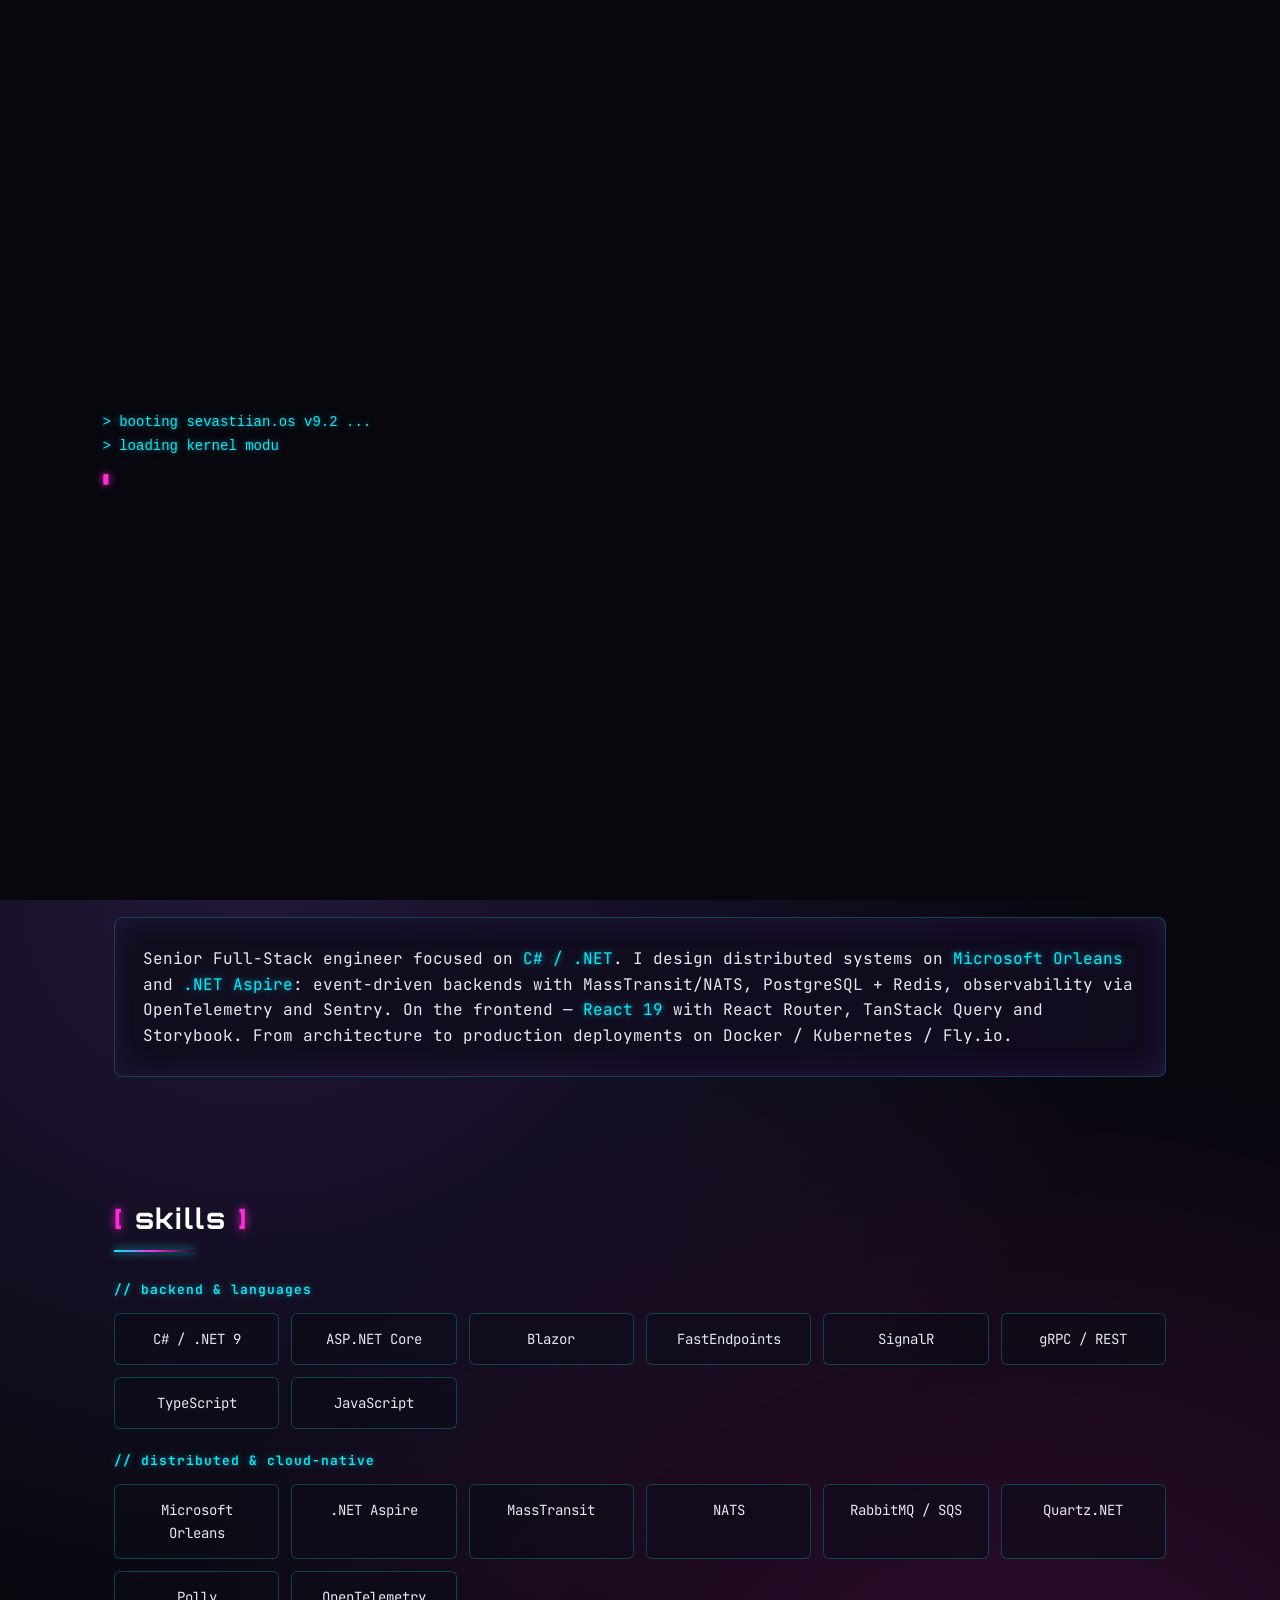
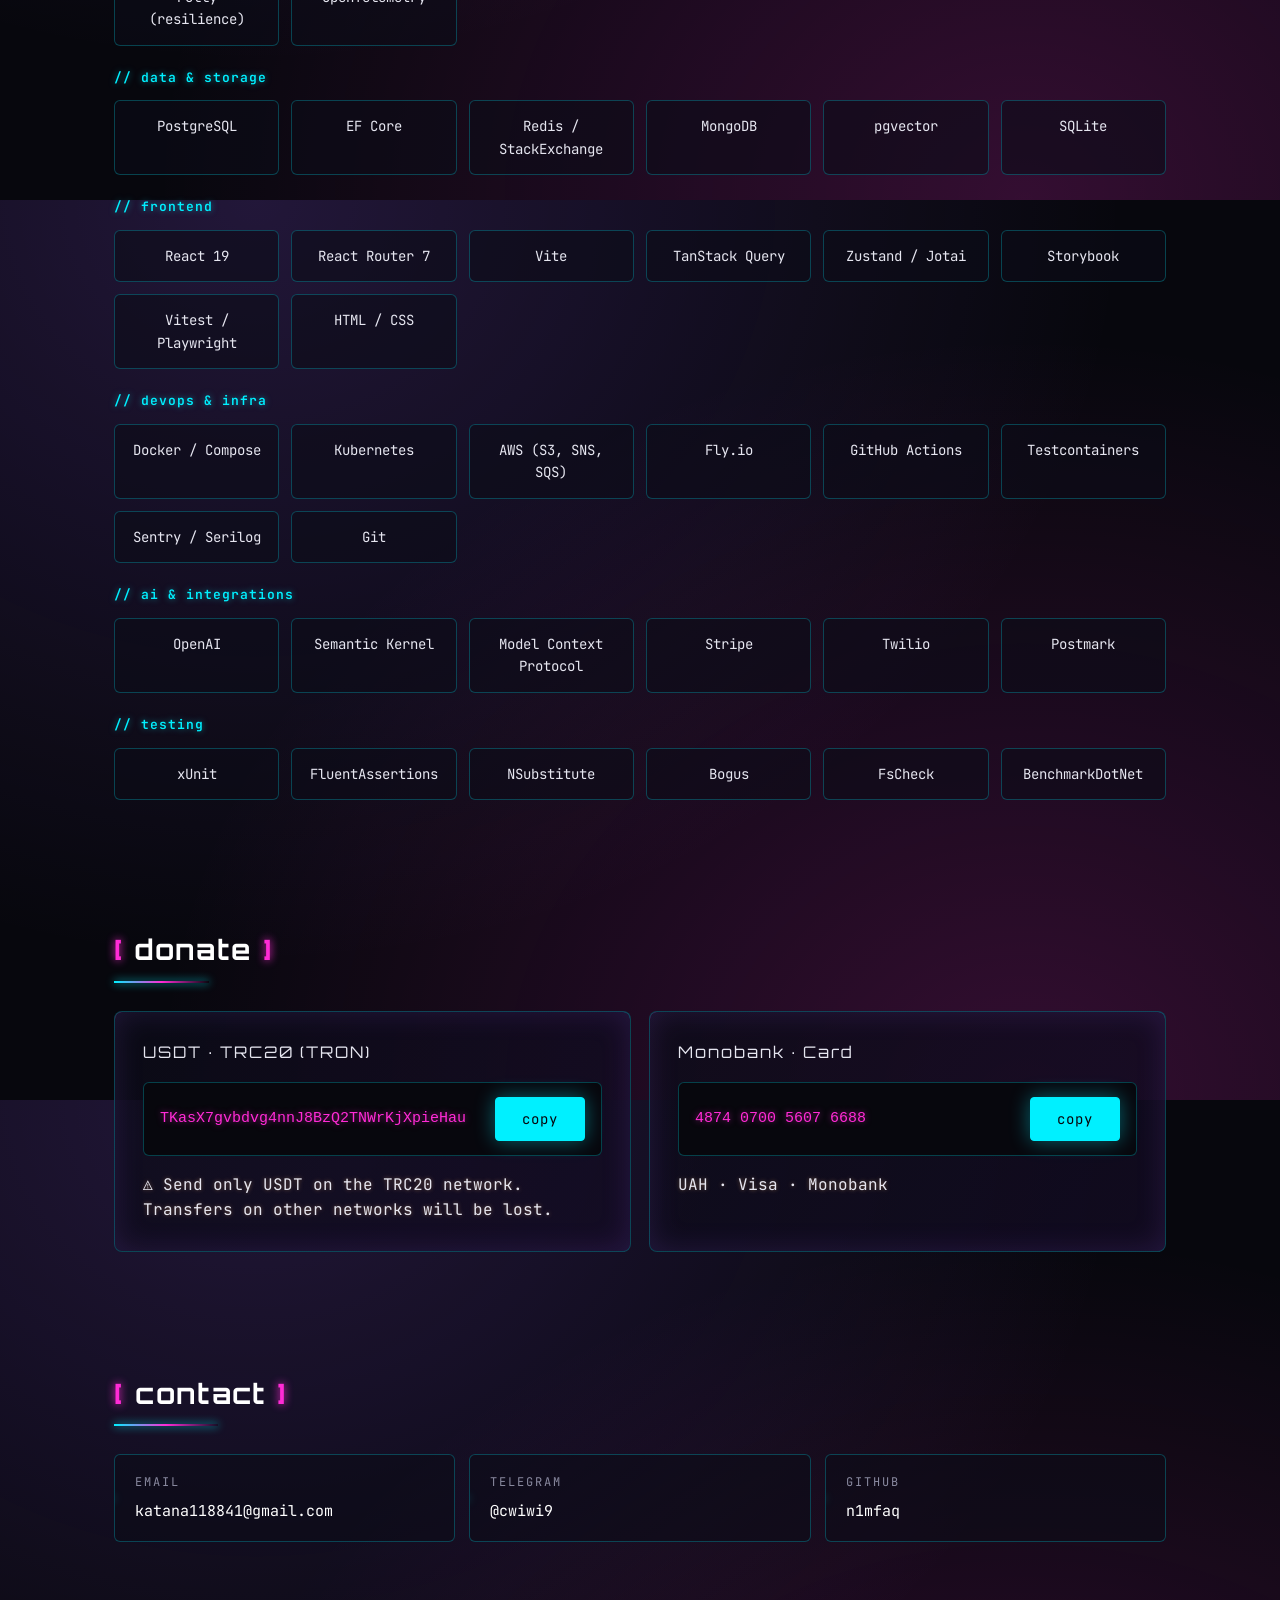
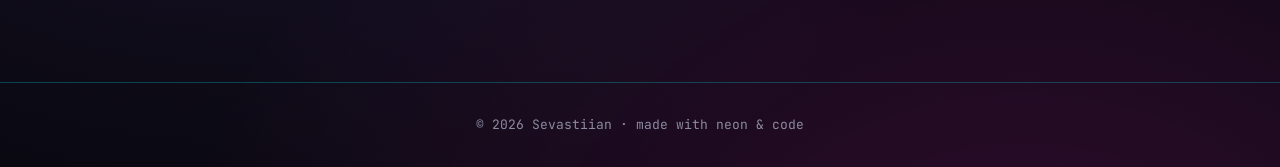
==== index.html @ 95107cc2 "feat: WOW animations - boot intro, matrix rain, typewriter, scroll progress, 3D tilt, magnetic butto" ====
<!DOCTYPE html>
<html lang="en">
<head>
    <meta charset="UTF-8" />
    <meta name="viewport" content="width=device-width, initial-scale=1.0" />
    <title>Sevastiian — Senior Full-Stack Developer</title>
    <meta name="description" content="Sevastiian — Senior Full-Stack Developer. C# / .NET stack. Backend, web services, distributed systems." />
    <link rel="preconnect" href="https://fonts.googleapis.com" />
    <link rel="preconnect" href="https://fonts.gstatic.com" crossorigin />
    <link href="https://fonts.googleapis.com/css2?family=Orbitron:wght@500;700;900&family=JetBrains+Mono:wght@400;600&display=swap" rel="stylesheet" />
    <link rel="stylesheet" href="styles.css" />
</head>
<body>
    <!-- background layers -->
    <canvas id="bg-matrix" aria-hidden="true"></canvas>
    <canvas id="bg-grid" aria-hidden="true"></canvas>
    <div id="scanlines" aria-hidden="true"></div>
    <div id="cursor-glow" aria-hidden="true"></div>

    <!-- top scroll progress -->
    <div id="scroll-progress" aria-hidden="true"></div>

    <!-- boot intro -->
    <div id="boot" class="boot">
        <pre id="boot-text"></pre>
        <div class="boot-cursor">▮</div>
    </div>

    <header class="nav">
        <div class="logo">&lt;Sevastiian<span class="caret">/</span>&gt;</div>
        <nav>
            <a href="#about" data-text="about">about</a>
            <a href="#skills" data-text="skills">skills</a>
            <a href="#donate" data-text="donate">donate</a>
            <a href="#contact" data-text="contact">contact</a>
        </nav>
    </header>

    <main>
        <section class="hero" data-reveal>
            <div class="glitch-wrap">
                <h1 class="glitch" data-text="SEVASTIIAN">SEVASTIIAN</h1>
            </div>
            <p class="subtitle">
                <span class="prompt">$</span>
                <span id="subtitle-text"></span><span class="caret blink">▮</span>
            </p>
            <div class="hero-cta">
                <a class="btn btn-primary magnetic" href="#contact">Get in touch</a>
                <a class="btn btn-ghost magnetic" href="#donate">Support me</a>
            </div>
            <div class="scroll-hint" aria-hidden="true">
                <span>scroll</span>
                <div class="scroll-arrow"></div>
            </div>
        </section>

        <section id="about" class="section" data-reveal>
            <h2 class="section-title"><span class="bracket">[</span> about <span class="bracket">]</span></h2>
            <div class="card tilt">
                <p>
                    Senior Full-Stack engineer focused on <span class="hl">C# / .NET</span>.
                    I design distributed systems on <span class="hl">Microsoft Orleans</span> and
                    <span class="hl">.NET Aspire</span>: event-driven backends with MassTransit/NATS,
                    PostgreSQL + Redis, observability via OpenTelemetry and Sentry.
                    On the frontend — <span class="hl">React 19</span> with React Router, TanStack Query and Storybook.
                    From architecture to production deployments on Docker / Kubernetes / Fly.io.
                </p>
            </div>
        </section>

        <section id="skills" class="section" data-reveal>
            <h2 class="section-title"><span class="bracket">[</span> skills <span class="bracket">]</span></h2>

            <h3 class="skill-group">// backend &amp; languages</h3>
            <div class="skills-grid">
                <div class="skill">C# / .NET 9</div>
                <div class="skill">ASP.NET Core</div>
                <div class="skill">Blazor</div>
                <div class="skill">FastEndpoints</div>
                <div class="skill">SignalR</div>
                <div class="skill">gRPC / REST</div>
                <div class="skill">TypeScript</div>
                <div class="skill">JavaScript</div>
            </div>

            <h3 class="skill-group">// distributed &amp; cloud-native</h3>
            <div class="skills-grid">
                <div class="skill">Microsoft Orleans</div>
                <div class="skill">.NET Aspire</div>
                <div class="skill">MassTransit</div>
                <div class="skill">NATS</div>
                <div class="skill">RabbitMQ / SQS</div>
                <div class="skill">Quartz.NET</div>
                <div class="skill">Polly (resilience)</div>
                <div class="skill">OpenTelemetry</div>
            </div>

            <h3 class="skill-group">// data &amp; storage</h3>
            <div class="skills-grid">
                <div class="skill">PostgreSQL</div>
                <div class="skill">EF Core</div>
                <div class="skill">Redis / StackExchange</div>
                <div class="skill">MongoDB</div>
                <div class="skill">pgvector</div>
                <div class="skill">SQLite</div>
            </div>

            <h3 class="skill-group">// frontend</h3>
            <div class="skills-grid">
                <div class="skill">React 19</div>
                <div class="skill">React Router 7</div>
                <div class="skill">Vite</div>
                <div class="skill">TanStack Query</div>
                <div class="skill">Zustand / Jotai</div>
                <div class="skill">Storybook</div>
                <div class="skill">Vitest / Playwright</div>
                <div class="skill">HTML / CSS</div>
            </div>

            <h3 class="skill-group">// devops &amp; infra</h3>
            <div class="skills-grid">
                <div class="skill">Docker / Compose</div>
                <div class="skill">Kubernetes</div>
                <div class="skill">AWS (S3, SNS, SQS)</div>
                <div class="skill">Fly.io</div>
                <div class="skill">GitHub Actions</div>
                <div class="skill">Testcontainers</div>
                <div class="skill">Sentry / Serilog</div>
                <div class="skill">Git</div>
            </div>

            <h3 class="skill-group">// ai &amp; integrations</h3>
            <div class="skills-grid">
                <div class="skill">OpenAI</div>
                <div class="skill">Semantic Kernel</div>
                <div class="skill">Model Context Protocol</div>
                <div class="skill">Stripe</div>
                <div class="skill">Twilio</div>
                <div class="skill">Postmark</div>
            </div>

            <h3 class="skill-group">// testing</h3>
            <div class="skills-grid">
                <div class="skill">xUnit</div>
                <div class="skill">FluentAssertions</div>
                <div class="skill">NSubstitute</div>
                <div class="skill">Bogus</div>
                <div class="skill">FsCheck</div>
                <div class="skill">BenchmarkDotNet</div>
            </div>
        </section>

        <section id="donate" class="section" data-reveal>
            <h2 class="section-title"><span class="bracket">[</span> donate <span class="bracket">]</span></h2>

            <div class="donate-grid">
                <div class="card donate tilt">
                    <p class="donate-label">USDT · TRC20 (TRON)</p>
                    <div class="wallet">
                        <code id="wallet-usdt" class="wallet-value">TKasX7gvbdvg4nnJ8BzQ2TNWrKjXpieHau</code>
                        <button class="btn btn-primary copy" type="button" data-copy-target="wallet-usdt" aria-label="Copy USDT address">copy</button>
                    </div>
                    <p class="warn">⚠ Send only USDT on the TRC20 network. Transfers on other networks will be lost.</p>
                </div>

                <div class="card donate tilt">
                    <p class="donate-label">Monobank · Card</p>
                    <div class="wallet">
                        <code id="wallet-mono" class="wallet-value">4874 0700 5607 6688</code>
                        <button class="btn btn-primary copy" type="button" data-copy-target="wallet-mono" aria-label="Copy card number">copy</button>
                    </div>
                    <p class="warn">UAH · Visa · Monobank</p>
                </div>
            </div>
        </section>

        <section id="contact" class="section" data-reveal>
            <h2 class="section-title"><span class="bracket">[</span> contact <span class="bracket">]</span></h2>
            <div class="contacts">
                <a class="contact-card" href="mailto:katana118841@gmail.com">
                    <span class="contact-key">email</span>
                    <span class="contact-val">katana118841@gmail.com</span>
                </a>
                <a class="contact-card" href="https://t.me/cwiwi9" target="_blank" rel="noopener noreferrer">
                    <span class="contact-key">telegram</span>
                    <span class="contact-val">@cwiwi9</span>
                </a>
                <a class="contact-card" href="https://github.com/n1mfaq" target="_blank" rel="noopener noreferrer">
                    <span class="contact-key">github</span>
                    <span class="contact-val">n1mfaq</span>
                </a>
            </div>
        </section>
    </main>

    <footer>
        <p>© <span id="year"></span> Sevastiian · made with neon &amp; code</p>
    </footer>

    <div id="toast" class="toast" role="status" aria-live="polite"></div>

    <script src="script.js"></script>
</body>
</html>
---- styles.css ----
:root {
    --bg: #07070d;
    --bg-2: #0c0c18;
    --neon-pink: #ff2bd6;
    --neon-cyan: #00f0ff;
    --neon-purple: #9b5cff;
    --text: #e6e6f0;
    --text-dim: #8a8aa0;
    --border: rgba(0, 240, 255, 0.25);
}

* {
    box-sizing: border-box;
    margin: 0;
    padding: 0;
}

html, body {
    height: 100%;
}

body {
    font-family: 'JetBrains Mono', ui-monospace, monospace;
    background:
        radial-gradient(ellipse at 20% 0%, rgba(155, 92, 255, 0.18), transparent 60%),
        radial-gradient(ellipse at 80% 100%, rgba(255, 43, 214, 0.18), transparent 60%),
        var(--bg);
    color: var(--text);
    line-height: 1.6;
    overflow-x: hidden;
    min-height: 100vh;
    position: relative;
}

#bg-matrix,
#bg-grid {
    position: fixed;
    inset: 0;
    width: 100%;
    height: 100%;
    pointer-events: none;
}

#bg-matrix {
    z-index: -2;
    opacity: 0.18;
}

#bg-grid {
    z-index: -1;
    opacity: 0.35;
}

/* CRT scanlines */
#scanlines {
    position: fixed;
    inset: 0;
    pointer-events: none;
    z-index: 1;
    background: repeating-linear-gradient(
        to bottom,
        rgba(255, 255, 255, 0.02) 0px,
        rgba(255, 255, 255, 0.02) 1px,
        transparent 1px,
        transparent 3px
    );
    mix-blend-mode: overlay;
    opacity: 0.6;
    animation: scanline-flicker 4s infinite steps(60);
}

@keyframes scanline-flicker {
    0%, 100% { opacity: 0.6; }
    47% { opacity: 0.55; }
    48% { opacity: 0.7; }
    49% { opacity: 0.55; }
    72% { opacity: 0.4; }
    73% { opacity: 0.65; }
}

/* Custom neon cursor halo */
#cursor-glow {
    position: fixed;
    top: 0;
    left: 0;
    width: 280px;
    height: 280px;
    pointer-events: none;
    z-index: 0;
    transform: translate(-50%, -50%);
    background: radial-gradient(circle, rgba(0, 240, 255, 0.18), rgba(155, 92, 255, 0.08) 40%, transparent 70%);
    mix-blend-mode: screen;
    transition: opacity 0.3s ease;
    opacity: 0;
}

body.cursor-active #cursor-glow {
    opacity: 1;
}

/* Top scroll progress bar */
#scroll-progress {
    position: fixed;
    top: 0;
    left: 0;
    height: 2px;
    width: 0%;
    background: linear-gradient(90deg, var(--neon-cyan), var(--neon-pink), var(--neon-purple));
    box-shadow: 0 0 12px var(--neon-cyan), 0 0 18px var(--neon-pink);
    z-index: 1000;
    transition: width 0.05s linear;
}

/* Boot intro */
.boot {
    position: fixed;
    inset: 0;
    z-index: 2000;
    background: var(--bg);
    display: flex;
    flex-direction: column;
    justify-content: center;
    align-items: flex-start;
    padding: 8vh 8vw;
    font-family: 'JetBrains Mono', monospace;
    color: var(--neon-cyan);
    font-size: clamp(11px, 1.2vw, 14px);
    transition: opacity 0.6s ease, visibility 0.6s ease;
}

.boot.done {
    opacity: 0;
    visibility: hidden;
    pointer-events: none;
}

.boot pre {
    white-space: pre-wrap;
    text-shadow: 0 0 6px rgba(0, 240, 255, 0.5);
    line-height: 1.7;
}

.boot-cursor {
    margin-top: 8px;
    color: var(--neon-pink);
    text-shadow: 0 0 8px var(--neon-pink);
    animation: blink 0.9s infinite steps(2);
}

@keyframes blink {
    50% { opacity: 0; }
}

.blink { animation: blink 1s infinite steps(2); }

a {
    color: var(--neon-cyan);
    text-decoration: none;
    transition: color 0.2s ease, text-shadow 0.2s ease;
}

a:hover {
    color: var(--neon-pink);
    text-shadow: 0 0 8px var(--neon-pink);
}

/* === NAV === */
.nav {
    position: sticky;
    top: 0;
    z-index: 10;
    display: flex;
    justify-content: space-between;
    align-items: center;
    padding: 18px 32px;
    background: rgba(7, 7, 13, 0.7);
    backdrop-filter: blur(10px);
    border-bottom: 1px solid var(--border);
}

.logo {
    font-family: 'Orbitron', sans-serif;
    font-weight: 900;
    color: var(--neon-cyan);
    text-shadow: 0 0 10px rgba(0, 240, 255, 0.6);
    letter-spacing: 1px;
}

.nav nav {
    display: flex;
    gap: 28px;
}

.nav nav a {
    position: relative;
    font-size: 14px;
    color: var(--text-dim);
    text-transform: lowercase;
    padding: 4px 0;
}

.nav nav a::before {
    content: '';
    position: absolute;
    left: 0;
    bottom: 0;
    width: 0;
    height: 1px;
    background: linear-gradient(90deg, var(--neon-cyan), var(--neon-pink));
    box-shadow: 0 0 8px var(--neon-cyan);
    transition: width 0.3s ease;
}

.nav nav a:hover::before {
    width: 100%;
}

.nav nav a:hover {
    color: #fff;
    text-shadow: 0 0 6px var(--neon-cyan);
}

.logo .caret {
    color: var(--neon-pink);
    animation: blink 1.2s infinite steps(2);
}

/* === HERO === */
main {
    max-width: 1100px;
    margin: 0 auto;
    padding: 64px 24px 80px;
}

.hero {
    text-align: center;
    padding: 80px 0 100px;
}

.glitch-wrap {
    display: inline-block;
    position: relative;
}

.glitch {
    font-family: 'Orbitron', sans-serif;
    font-size: clamp(48px, 10vw, 130px);
    font-weight: 900;
    letter-spacing: 4px;
    color: #fff;
    text-shadow:
        0 0 8px var(--neon-cyan),
        0 0 24px var(--neon-purple),
        0 0 48px rgba(255, 43, 214, 0.4);
    position: relative;
    animation: hue-shift 12s linear infinite, float-y 6s ease-in-out infinite;
}

@keyframes hue-shift {
    0%, 100% { filter: hue-rotate(0deg); }
    50% { filter: hue-rotate(40deg); }
}

@keyframes float-y {
    0%, 100% { transform: translateY(0); }
    50% { transform: translateY(-6px); }
}

.glitch::before,
.glitch::after {
    content: attr(data-text);
    position: absolute;
    inset: 0;
    pointer-events: none;
}

.glitch::before {
    color: var(--neon-pink);
    transform: translate(2px, 0);
    mix-blend-mode: screen;
    animation: glitch-1 2.6s infinite linear alternate;
}

.glitch::after {
    color: var(--neon-cyan);
    transform: translate(-2px, 0);
    mix-blend-mode: screen;
    animation: glitch-2 2.2s infinite linear alternate;
}

@keyframes glitch-1 {
    0%, 100% { clip-path: inset(0 0 85% 0); transform: translate(2px, 0); }
    20% { clip-path: inset(40% 0 40% 0); transform: translate(-3px, 1px); }
    40% { clip-path: inset(70% 0 10% 0); transform: translate(3px, -1px); }
    60% { clip-path: inset(20% 0 60% 0); transform: translate(-2px, 0); }
    80% { clip-path: inset(85% 0 0 0); transform: translate(2px, 1px); }
}

@keyframes glitch-2 {
    0%, 100% { clip-path: inset(80% 0 5% 0); transform: translate(-2px, 0); }
    25% { clip-path: inset(10% 0 70% 0); transform: translate(2px, -1px); }
    50% { clip-path: inset(50% 0 30% 0); transform: translate(-3px, 1px); }
    75% { clip-path: inset(30% 0 50% 0); transform: translate(2px, 0); }
}

.subtitle {
    margin-top: 24px;
    color: var(--text-dim);
    font-size: 16px;
    letter-spacing: 1px;
    min-height: 1.6em;
}

.subtitle .prompt {
    color: var(--neon-pink);
    margin-right: 6px;
    text-shadow: 0 0 6px var(--neon-pink);
}

.subtitle #subtitle-text {
    color: var(--text);
}

.subtitle .caret {
    color: var(--neon-cyan);
    margin-left: 2px;
}

.hero-cta {
    margin-top: 36px;
    display: flex;
    gap: 16px;
    justify-content: center;
    flex-wrap: wrap;
}

.scroll-hint {
    margin-top: 70px;
    display: flex;
    flex-direction: column;
    align-items: center;
    gap: 8px;
    color: var(--text-dim);
    font-size: 11px;
    letter-spacing: 3px;
    text-transform: uppercase;
    animation: float-y 2.4s ease-in-out infinite;
}

.scroll-arrow {
    width: 1px;
    height: 28px;
    background: linear-gradient(to bottom, var(--neon-cyan), transparent);
    box-shadow: 0 0 6px var(--neon-cyan);
    position: relative;
}

.scroll-arrow::after {
    content: '';
    position: absolute;
    bottom: -2px;
    left: 50%;
    width: 8px;
    height: 8px;
    border-right: 1px solid var(--neon-cyan);
    border-bottom: 1px solid var(--neon-cyan);
    transform: translateX(-50%) rotate(45deg);
    box-shadow: 1px 1px 6px var(--neon-cyan);
}

.btn {
    position: relative;
    display: inline-block;
    padding: 12px 26px;
    font-family: 'JetBrains Mono', monospace;
    font-size: 14px;
    text-transform: lowercase;
    letter-spacing: 1px;
    cursor: pointer;
    border: 1px solid;
    border-radius: 4px;
    transition: transform 0.18s ease, box-shadow 0.25s ease, background 0.25s ease, color 0.25s ease;
    background: transparent;
    overflow: hidden;
    isolation: isolate;
    will-change: transform;
}

.btn::before {
    content: '';
    position: absolute;
    inset: -2px;
    background: conic-gradient(from var(--btn-angle, 0deg), var(--neon-cyan), var(--neon-pink), var(--neon-purple), var(--neon-cyan));
    z-index: -2;
    opacity: 0;
    transition: opacity 0.3s ease;
    animation: spin-angle 4s linear infinite;
}

.btn::after {
    content: '';
    position: absolute;
    inset: 1px;
    background: var(--bg);
    border-radius: 3px;
    z-index: -1;
    transition: background 0.25s ease;
}

@property --btn-angle {
    syntax: '<angle>';
    inherits: false;
    initial-value: 0deg;
}

@keyframes spin-angle {
    to { --btn-angle: 360deg; }
}

.btn:hover::before {
    opacity: 1;
}

.btn-primary {
    color: var(--bg);
    background: var(--neon-cyan);
    border-color: var(--neon-cyan);
    box-shadow: 0 0 20px rgba(0, 240, 255, 0.4);
}

.btn-primary::after {
    background: var(--neon-cyan);
}

.btn-primary:hover {
    color: var(--bg);
    box-shadow: 0 0 36px rgba(255, 43, 214, 0.7), 0 0 18px rgba(0, 240, 255, 0.6);
    text-shadow: none;
}

.btn-primary:hover::after {
    background: var(--neon-pink);
}

.btn-ghost {
    color: var(--neon-pink);
    border-color: var(--neon-pink);
    box-shadow: 0 0 12px rgba(255, 43, 214, 0.25);
}

.btn-ghost:hover {
    color: #fff;
    text-shadow: 0 0 8px var(--neon-pink);
    box-shadow: 0 0 28px rgba(255, 43, 214, 0.55);
}

.btn-ghost:hover::after {
    background: rgba(255, 43, 214, 0.12);
}

/* Ripple */
.btn .ripple {
    position: absolute;
    border-radius: 50%;
    background: rgba(255, 255, 255, 0.5);
    mix-blend-mode: overlay;
    transform: scale(0);
    animation: ripple 0.6s ease-out;
    pointer-events: none;
    z-index: 0;
}

@keyframes ripple {
    to { transform: scale(4); opacity: 0; }
}

/* === SECTIONS === */
.section {
    padding: 60px 0;
}

.section-title {
    font-family: 'Orbitron', sans-serif;
    font-size: 28px;
    font-weight: 700;
    color: #fff;
    margin-bottom: 28px;
    letter-spacing: 2px;
    position: relative;
    display: inline-block;
}

.section-title::after {
    content: '';
    display: block;
    margin-top: 8px;
    height: 2px;
    width: 60%;
    background: linear-gradient(90deg, var(--neon-cyan), var(--neon-pink), transparent);
    box-shadow: 0 0 8px var(--neon-cyan);
}

.bracket {
    color: var(--neon-pink);
    text-shadow: 0 0 8px var(--neon-pink);
    display: inline-block;
    animation: bracket-pulse 2.4s ease-in-out infinite;
}

@keyframes bracket-pulse {
    0%, 100% { transform: translateX(0); opacity: 1; }
    50% { transform: translateX(-3px); opacity: 0.6; }
}

.section-title .bracket:last-child {
    animation-direction: reverse;
}

/* Reveal on scroll */
[data-reveal] {
    opacity: 0;
    transform: translateY(30px);
    transition: opacity 0.9s cubic-bezier(0.2, 0.8, 0.2, 1), transform 0.9s cubic-bezier(0.2, 0.8, 0.2, 1);
}

[data-reveal].in-view {
    opacity: 1;
    transform: none;
}

.card {
    position: relative;
    background: linear-gradient(135deg, rgba(12, 12, 24, 0.8), rgba(20, 12, 36, 0.8));
    border: 1px solid var(--border);
    border-radius: 8px;
    padding: 28px;
    box-shadow: 0 0 30px rgba(155, 92, 255, 0.15) inset;
    overflow: hidden;
    transform-style: preserve-3d;
}

.card::before {
    content: '';
    position: absolute;
    inset: -1px;
    border-radius: 8px;
    padding: 1px;
    background: conic-gradient(from var(--card-angle, 0deg), transparent 0deg, var(--neon-cyan) 60deg, transparent 120deg, transparent 240deg, var(--neon-pink) 300deg, transparent 360deg);
    -webkit-mask: linear-gradient(#000 0 0) content-box, linear-gradient(#000 0 0);
    mask: linear-gradient(#000 0 0) content-box, linear-gradient(#000 0 0);
    -webkit-mask-composite: xor;
    mask-composite: exclude;
    opacity: 0.5;
    animation: spin-card-angle 8s linear infinite;
    pointer-events: none;
}

@property --card-angle {
    syntax: '<angle>';
    inherits: false;
    initial-value: 0deg;
}

@keyframes spin-card-angle {
    to { --card-angle: 360deg; }
}

/* Tilt 3D — handled by JS via CSS vars */
.tilt {
    transform: perspective(900px) rotateX(var(--tilt-x, 0deg)) rotateY(var(--tilt-y, 0deg));
    transition: transform 0.2s ease-out;
}

.tilt::after {
    content: '';
    position: absolute;
    inset: 0;
    border-radius: 8px;
    background: radial-gradient(circle at var(--mx, 50%) var(--my, 50%), rgba(0, 240, 255, 0.18), transparent 50%);
    opacity: 0;
    transition: opacity 0.25s ease;
    pointer-events: none;
}

.tilt:hover::after { opacity: 1; }

.card p {
    color: var(--text);
    font-size: 16px;
}

.hl {
    color: var(--neon-cyan);
    text-shadow: 0 0 6px rgba(0, 240, 255, 0.6);
}

/* === SKILLS === */
.skill-group {
    font-family: 'JetBrains Mono', monospace;
    font-size: 13px;
    font-weight: 600;
    color: var(--neon-cyan);
    text-shadow: 0 0 6px rgba(0, 240, 255, 0.5);
    letter-spacing: 1px;
    margin: 22px 0 12px;
}

.skill-group:first-of-type {
    margin-top: 0;
}

.skills-grid {
    display: grid;
    grid-template-columns: repeat(auto-fill, minmax(160px, 1fr));
    gap: 12px;
    margin-bottom: 8px;
}

.skill {
    position: relative;
    padding: 14px 16px;
    text-align: center;
    border: 1px solid var(--border);
    border-radius: 6px;
    background: rgba(12, 12, 24, 0.6);
    color: var(--text);
    font-size: 14px;
    transition: transform 0.25s ease, box-shadow 0.25s ease, border-color 0.25s ease, color 0.25s ease;
    overflow: hidden;
    opacity: 0;
    transform: translateY(14px);
}

.in-view .skill {
    opacity: 1;
    transform: none;
    transition: transform 0.6s cubic-bezier(0.2, 0.8, 0.2, 1) calc(var(--i, 0) * 60ms),
                opacity 0.6s ease calc(var(--i, 0) * 60ms),
                box-shadow 0.25s ease, border-color 0.25s ease, color 0.25s ease;
}

.skill::before {
    content: '';
    position: absolute;
    top: 0;
    left: -120%;
    width: 120%;
    height: 100%;
    background: linear-gradient(90deg, transparent, rgba(0, 240, 255, 0.25), transparent);
    transition: left 0.6s ease;
}

.skill:hover::before {
    left: 120%;
}

.skill:hover {
    border-color: var(--neon-pink);
    color: var(--neon-pink);
    text-shadow: 0 0 8px var(--neon-pink);
    transform: translateY(-3px) scale(1.03);
    box-shadow: 0 6px 22px rgba(255, 43, 214, 0.35);
}

/* === DONATE === */
.donate-grid {
    display: grid;
    grid-template-columns: repeat(auto-fit, minmax(320px, 1fr));
    gap: 18px;
}

.donate-label {
    font-family: 'Orbitron', sans-serif;
    color: var(--neon-cyan);
    letter-spacing: 2px;
    margin-bottom: 16px;
}

.wallet {
    display: flex;
    gap: 12px;
    align-items: stretch;
    flex-wrap: wrap;
    background: var(--bg);
    border: 1px solid var(--border);
    border-radius: 6px;
    padding: 14px 16px;
}

.wallet code {
    flex: 1;
    min-width: 0;
    overflow-wrap: anywhere;
    color: var(--neon-pink);
    font-size: 15px;
    text-shadow: 0 0 6px rgba(255, 43, 214, 0.5);
    align-self: center;
}

.copy {
    flex-shrink: 0;
}

.warn {
    margin-top: 16px;
    color: #ffb86b;
    font-size: 13px;
    text-shadow: 0 0 4px rgba(255, 184, 107, 0.4);
}

/* === CONTACTS === */
.contacts {
    display: grid;
    grid-template-columns: repeat(auto-fit, minmax(220px, 1fr));
    gap: 14px;
}

.contact-card {
    display: flex;
    flex-direction: column;
    gap: 6px;
    padding: 18px 20px;
    border: 1px solid var(--border);
    border-radius: 6px;
    background: rgba(12, 12, 24, 0.6);
    transition: all 0.25s ease;
}

.contact-card {
    overflow: hidden;
    position: relative;
}

.contact-card::before {
    content: '';
    position: absolute;
    top: 50%;
    left: -100%;
    width: 100%;
    height: 1px;
    background: linear-gradient(90deg, transparent, var(--neon-cyan), transparent);
    box-shadow: 0 0 10px var(--neon-cyan);
    transition: left 0.7s ease;
}

.contact-card:hover::before {
    left: 100%;
}

.contact-card:hover {
    border-color: var(--neon-cyan);
    transform: translateY(-3px);
    box-shadow: 0 6px 22px rgba(0, 240, 255, 0.35);
}

.contact-key {
    color: var(--text-dim);
    font-size: 12px;
    text-transform: uppercase;
    letter-spacing: 2px;
}

.contact-val {
    color: #fff;
    font-size: 15px;
    word-break: break-all;
}

/* === FOOTER === */
footer {
    text-align: center;
    padding: 32px 16px;
    color: var(--text-dim);
    font-size: 13px;
    border-top: 1px solid var(--border);
}

/* === TOAST === */
.toast {
    position: fixed;
    bottom: 32px;
    left: 50%;
    transform: translateX(-50%) translateY(20px);
    padding: 12px 22px;
    background: var(--neon-cyan);
    color: var(--bg);
    font-family: 'JetBrains Mono', monospace;
    font-size: 14px;
    border-radius: 4px;
    box-shadow: 0 0 24px rgba(0, 240, 255, 0.6);
    opacity: 0;
    pointer-events: none;
    transition: opacity 0.25s ease, transform 0.25s ease;
    z-index: 100;
}

.toast.show {
    opacity: 1;
    transform: translateX(-50%) translateY(0);
}

@media (max-width: 600px) {
    .nav { padding: 14px 18px; }
    .nav nav { gap: 14px; }
    .nav nav a { font-size: 12px; }
    main { padding: 32px 16px 60px; }
    .hero { padding: 40px 0 60px; }
    .section { padding: 40px 0; }
    .section-title { font-size: 22px; }
    #cursor-glow { display: none; }
    .scroll-hint { margin-top: 40px; }
}

@media (prefers-reduced-motion: reduce) {
    *, *::before, *::after {
        animation-duration: 0.001ms !important;
        animation-iteration-count: 1 !important;
        transition-duration: 0.001ms !important;
    }
    .glitch::before, .glitch::after { display: none; }
}
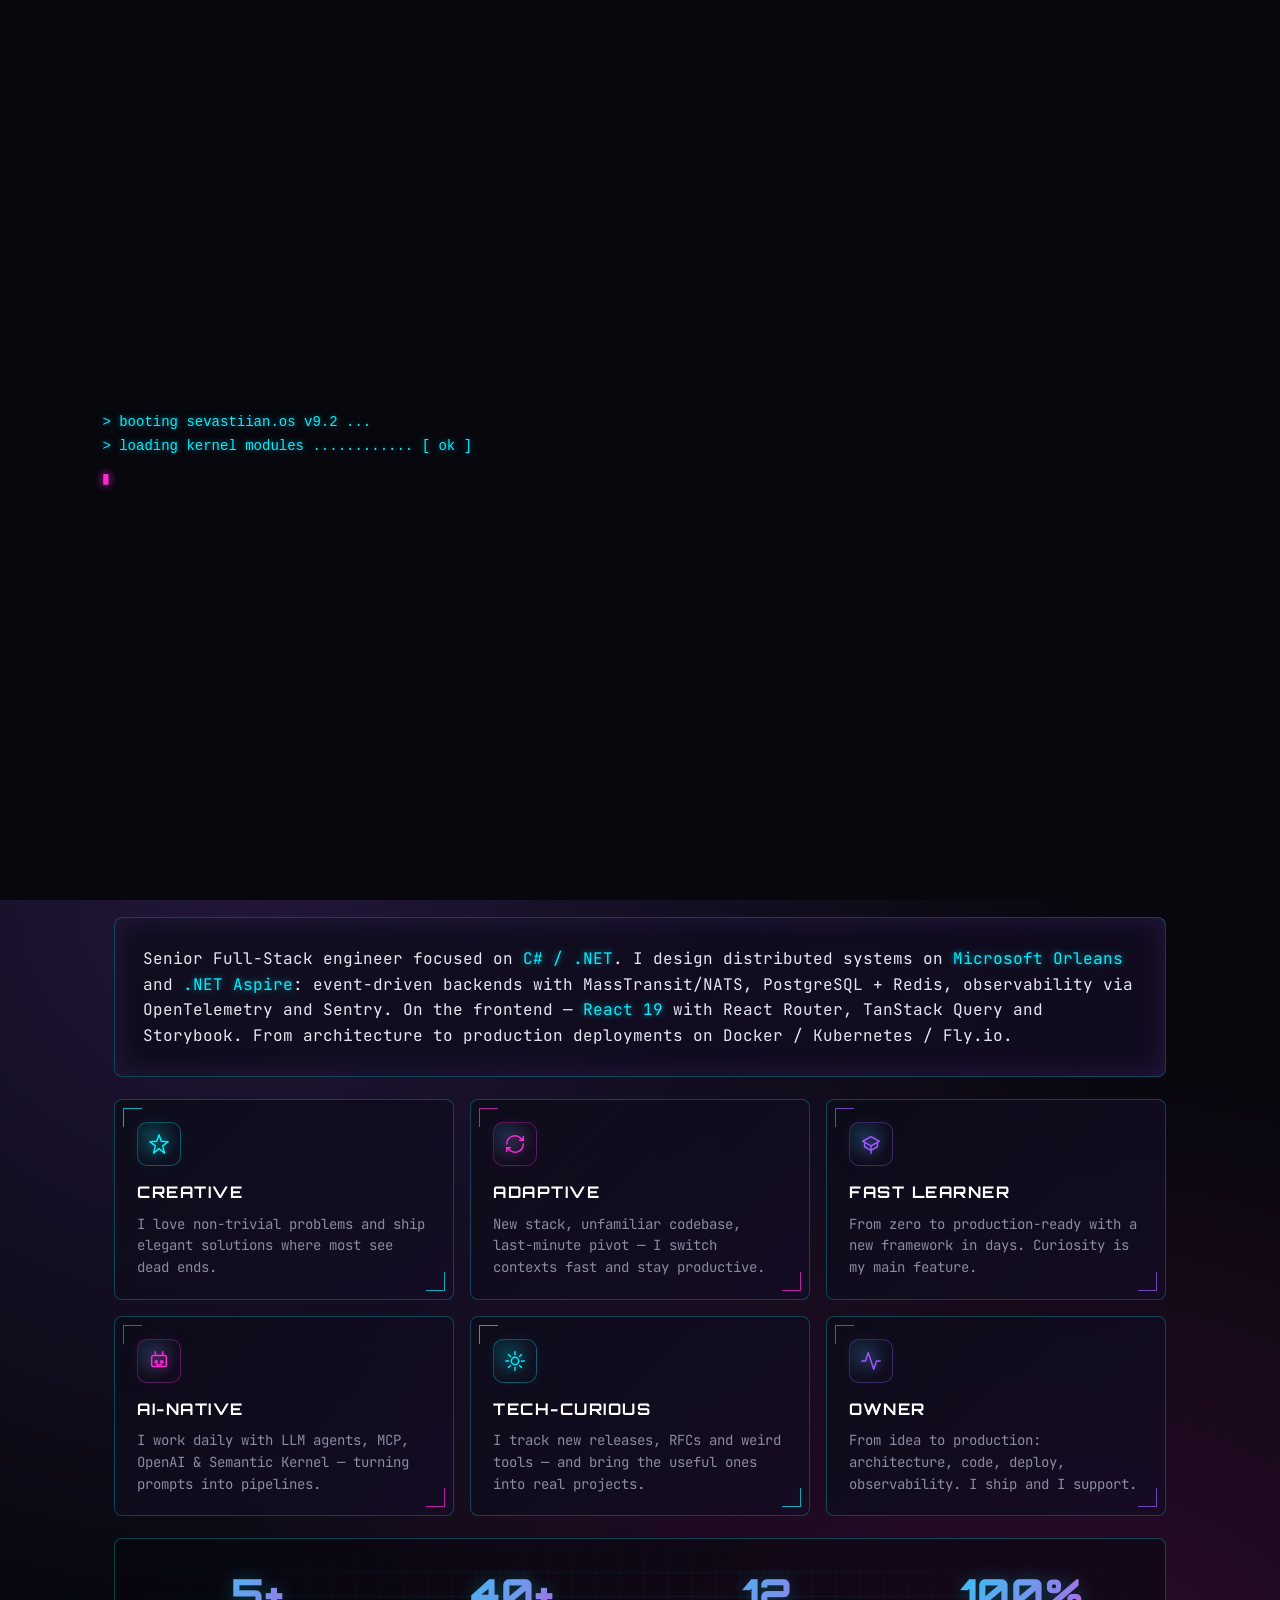
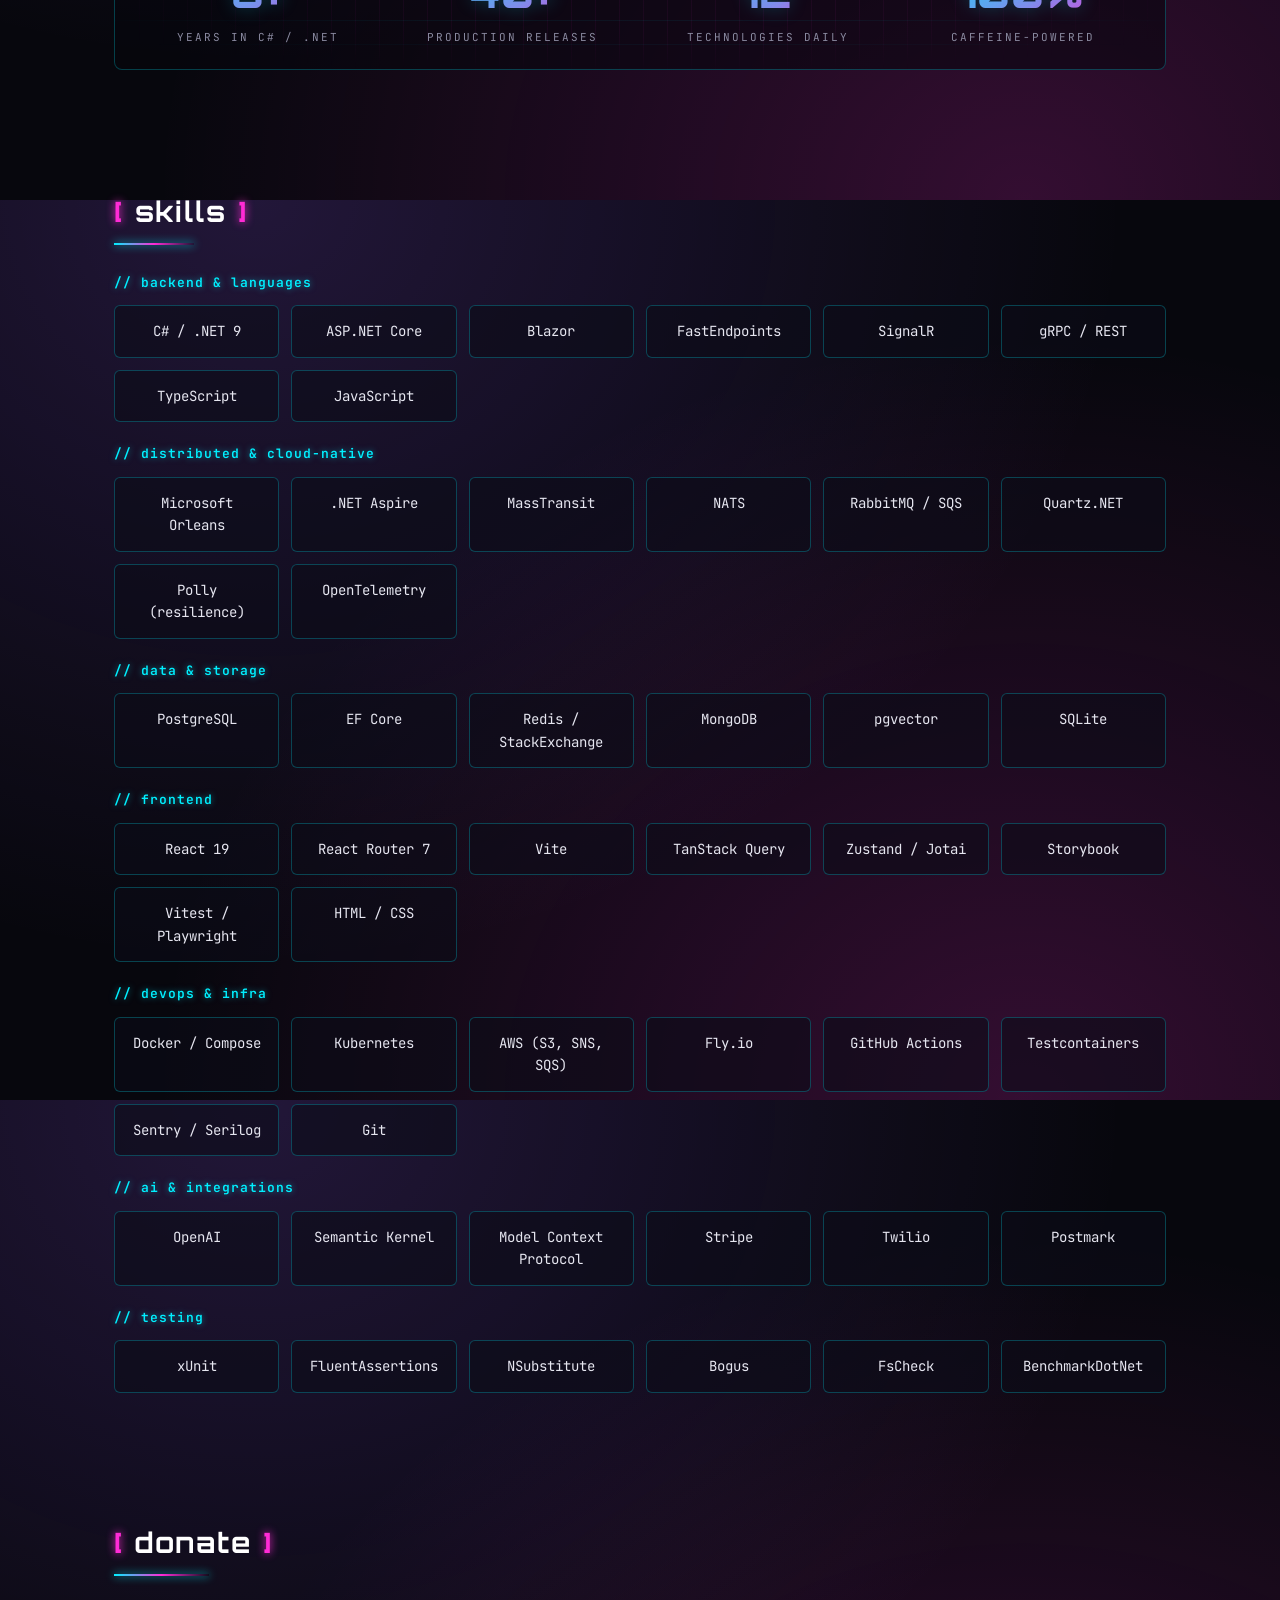
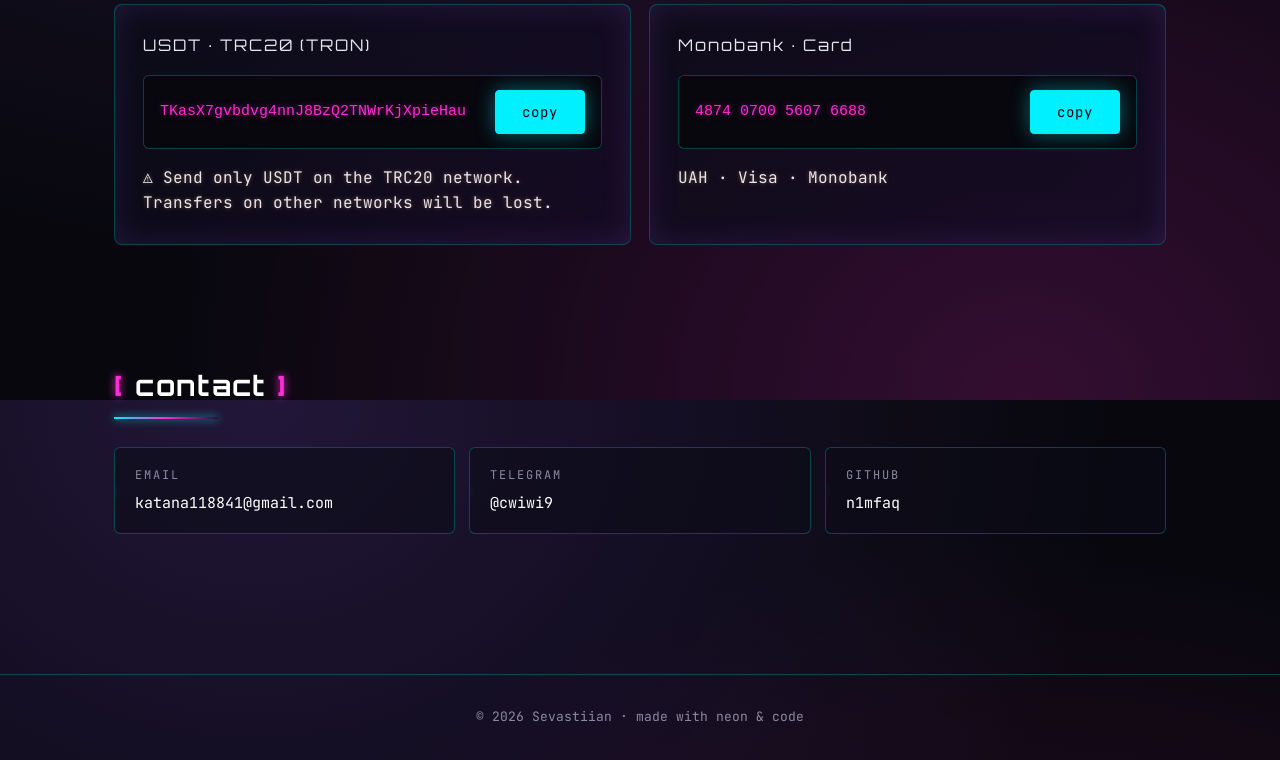
==== commit 842a2efa: "feat(about): expand with trait cards (creative/adaptive/fast learner/AI-native/curious/owner) + anim" ====
--- a/index.html
+++ b/index.html
@@ -57,15 +57,116 @@
 
         <section id="about" class="section" data-reveal>
             <h2 class="section-title"><span class="bracket">[</span> about <span class="bracket">]</span></h2>
-            <div class="card tilt">
-                <p>
-                    Senior Full-Stack engineer focused on <span class="hl">C# / .NET</span>.
-                    I design distributed systems on <span class="hl">Microsoft Orleans</span> and
-                    <span class="hl">.NET Aspire</span>: event-driven backends with MassTransit/NATS,
-                    PostgreSQL + Redis, observability via OpenTelemetry and Sentry.
-                    On the frontend — <span class="hl">React 19</span> with React Router, TanStack Query and Storybook.
-                    From architecture to production deployments on Docker / Kubernetes / Fly.io.
-                </p>
+
+            <div class="about-layout">
+                <div class="card tilt about-intro">
+                    <p>
+                        Senior Full-Stack engineer focused on <span class="hl">C# / .NET</span>.
+                        I design distributed systems on <span class="hl">Microsoft Orleans</span> and
+                        <span class="hl">.NET Aspire</span>: event-driven backends with MassTransit/NATS,
+                        PostgreSQL + Redis, observability via OpenTelemetry and Sentry.
+                        On the frontend — <span class="hl">React 19</span> with React Router, TanStack Query and Storybook.
+                        From architecture to production deployments on Docker / Kubernetes / Fly.io.
+                    </p>
+                </div>
+
+                <div class="about-traits">
+                    <article class="trait-card" style="--delay: 0ms">
+                        <div class="trait-icon" aria-hidden="true">
+                            <svg viewBox="0 0 24 24" fill="none" stroke="currentColor" stroke-width="1.6" stroke-linecap="round" stroke-linejoin="round">
+                                <path d="M12 2 14.5 9 22 9.5l-6 4.5 2 8L12 17l-6 5 2-8-6-4.5L9.5 9z"/>
+                            </svg>
+                        </div>
+                        <h3>Creative</h3>
+                        <p>I love non-trivial problems and ship elegant solutions where most see dead ends.</p>
+                    </article>
+
+                    <article class="trait-card" style="--delay: 80ms">
+                        <div class="trait-icon" aria-hidden="true">
+                            <svg viewBox="0 0 24 24" fill="none" stroke="currentColor" stroke-width="1.6" stroke-linecap="round" stroke-linejoin="round">
+                                <path d="M3 12a9 9 0 0 1 15.36-6.36L21 8"/>
+                                <path d="M21 12a9 9 0 0 1-15.36 6.36L3 16"/>
+                                <path d="M21 4v4h-4"/>
+                                <path d="M3 20v-4h4"/>
+                            </svg>
+                        </div>
+                        <h3>Adaptive</h3>
+                        <p>New stack, unfamiliar codebase, last-minute pivot — I switch contexts fast and stay productive.</p>
+                    </article>
+
+                    <article class="trait-card" style="--delay: 160ms">
+                        <div class="trait-icon" aria-hidden="true">
+                            <svg viewBox="0 0 24 24" fill="none" stroke="currentColor" stroke-width="1.6" stroke-linecap="round" stroke-linejoin="round">
+                                <path d="M12 14l9-5-9-5-9 5 9 5z"/>
+                                <path d="M12 14v8"/>
+                                <path d="M5 11v4l7 4 7-4v-4"/>
+                            </svg>
+                        </div>
+                        <h3>Fast learner</h3>
+                        <p>From zero to production-ready with a new framework in days. Curiosity is my main feature.</p>
+                    </article>
+
+                    <article class="trait-card" style="--delay: 240ms">
+                        <div class="trait-icon" aria-hidden="true">
+                            <svg viewBox="0 0 24 24" fill="none" stroke="currentColor" stroke-width="1.6" stroke-linecap="round" stroke-linejoin="round">
+                                <rect x="4" y="6" width="16" height="12" rx="2"/>
+                                <path d="M8 2v4M16 2v4"/>
+                                <circle cx="9" cy="13" r="1.2"/>
+                                <circle cx="15" cy="13" r="1.2"/>
+                                <path d="M9.5 16h5"/>
+                            </svg>
+                        </div>
+                        <h3>AI-native</h3>
+                        <p>I work daily with LLM agents, MCP, OpenAI &amp; Semantic Kernel — turning prompts into pipelines.</p>
+                    </article>
+
+                    <article class="trait-card" style="--delay: 320ms">
+                        <div class="trait-icon" aria-hidden="true">
+                            <svg viewBox="0 0 24 24" fill="none" stroke="currentColor" stroke-width="1.6" stroke-linecap="round" stroke-linejoin="round">
+                                <path d="M12 2v3"/>
+                                <path d="M12 19v3"/>
+                                <path d="M4.93 4.93l2.12 2.12"/>
+                                <path d="M16.95 16.95l2.12 2.12"/>
+                                <path d="M2 12h3"/>
+                                <path d="M19 12h3"/>
+                                <path d="M4.93 19.07l2.12-2.12"/>
+                                <path d="M16.95 7.05l2.12-2.12"/>
+                                <circle cx="12" cy="12" r="4"/>
+                            </svg>
+                        </div>
+                        <h3>Tech-curious</h3>
+                        <p>I track new releases, RFCs and weird tools — and bring the useful ones into real projects.</p>
+                    </article>
+
+                    <article class="trait-card" style="--delay: 400ms">
+                        <div class="trait-icon" aria-hidden="true">
+                            <svg viewBox="0 0 24 24" fill="none" stroke="currentColor" stroke-width="1.6" stroke-linecap="round" stroke-linejoin="round">
+                                <path d="M22 12h-4l-3 9L9 3l-3 9H2"/>
+                            </svg>
+                        </div>
+                        <h3>Owner</h3>
+                        <p>From idea to production: architecture, code, deploy, observability. I ship and I support.</p>
+                    </article>
+                </div>
+
+                <div class="about-stats">
+                    <div class="stat" data-count="5">
+                        <span class="stat-value" data-target="5" data-suffix="+">0</span>
+                        <span class="stat-label">years in C# / .NET</span>
+                    </div>
+                    <div class="stat">
+                        <span class="stat-value" data-target="40" data-suffix="+">0</span>
+                        <span class="stat-label">production releases</span>
+                    </div>
+                    <div class="stat">
+                        <span class="stat-value" data-target="12" data-suffix="">0</span>
+                        <span class="stat-label">technologies daily</span>
+                    </div>
+                    <div class="stat">
+                        <span class="stat-value" data-target="100" data-suffix="%">0</span>
+                        <span class="stat-label">caffeine-powered</span>
+                    </div>
+                </div>
             </div>
         </section>
 
--- a/styles.css
+++ b/styles.css
@@ -592,6 +592,195 @@
 .hl {
     color: var(--neon-cyan);
     text-shadow: 0 0 6px rgba(0, 240, 255, 0.6);
+}
+
+/* === ABOUT === */
+.about-layout {
+    display: grid;
+    gap: 22px;
+}
+
+.about-intro {
+    font-size: 16px;
+}
+
+.about-traits {
+    display: grid;
+    grid-template-columns: repeat(auto-fit, minmax(260px, 1fr));
+    gap: 16px;
+}
+
+.trait-card {
+    --tc-color: var(--neon-cyan);
+    position: relative;
+    padding: 22px 22px 20px;
+    border: 1px solid var(--border);
+    border-radius: 8px;
+    background: linear-gradient(135deg, rgba(12, 12, 24, 0.85), rgba(20, 12, 36, 0.85));
+    overflow: hidden;
+    transition: transform 0.35s cubic-bezier(0.2, 0.8, 0.2, 1),
+                border-color 0.3s ease,
+                box-shadow 0.3s ease;
+    opacity: 0;
+    transform: translateY(20px) scale(0.97);
+}
+
+.in-view .trait-card {
+    opacity: 1;
+    transform: none;
+    transition: opacity 0.7s ease var(--delay, 0ms),
+                transform 0.7s cubic-bezier(0.2, 0.8, 0.2, 1) var(--delay, 0ms),
+                border-color 0.3s ease,
+                box-shadow 0.3s ease;
+}
+
+.trait-card:nth-child(2n) { --tc-color: var(--neon-pink); }
+.trait-card:nth-child(3n) { --tc-color: var(--neon-purple); }
+
+/* animated corner brackets */
+.trait-card::before,
+.trait-card::after {
+    content: '';
+    position: absolute;
+    width: 18px;
+    height: 18px;
+    border: 1.5px solid var(--tc-color);
+    transition: width 0.35s ease, height 0.35s ease, opacity 0.3s ease;
+    opacity: 0.7;
+    pointer-events: none;
+}
+
+.trait-card::before {
+    top: 8px;
+    left: 8px;
+    border-right: none;
+    border-bottom: none;
+}
+
+.trait-card::after {
+    bottom: 8px;
+    right: 8px;
+    border-left: none;
+    border-top: none;
+}
+
+.trait-card:hover::before,
+.trait-card:hover::after {
+    width: 28px;
+    height: 28px;
+    opacity: 1;
+    box-shadow: 0 0 8px var(--tc-color);
+}
+
+.trait-card:hover {
+    transform: translateY(-6px);
+    border-color: var(--tc-color);
+    box-shadow: 0 8px 32px rgba(0, 240, 255, 0.18);
+}
+
+.trait-icon {
+    width: 44px;
+    height: 44px;
+    display: grid;
+    place-items: center;
+    border-radius: 10px;
+    margin-bottom: 14px;
+    color: var(--tc-color);
+    background: radial-gradient(circle at 30% 30%, rgba(0, 240, 255, 0.12), transparent 70%);
+    border: 1px solid color-mix(in srgb, var(--tc-color) 30%, transparent);
+    filter: drop-shadow(0 0 6px color-mix(in srgb, var(--tc-color) 60%, transparent));
+    transition: transform 0.4s cubic-bezier(0.2, 0.8, 0.2, 1), filter 0.3s ease;
+}
+
+.trait-card:hover .trait-icon {
+    transform: rotate(-6deg) scale(1.08);
+    filter: drop-shadow(0 0 12px color-mix(in srgb, var(--tc-color) 90%, transparent));
+}
+
+.trait-icon svg {
+    width: 22px;
+    height: 22px;
+}
+
+.trait-card h3 {
+    font-family: 'Orbitron', sans-serif;
+    font-size: 16px;
+    letter-spacing: 1.5px;
+    color: #fff;
+    margin-bottom: 8px;
+    text-transform: uppercase;
+}
+
+.trait-card p {
+    color: var(--text-dim);
+    font-size: 14px;
+    line-height: 1.55;
+}
+
+/* shimmer line on hover */
+.trait-card .shimmer {
+    position: absolute;
+    top: 0;
+    left: -100%;
+    width: 60%;
+    height: 1px;
+    background: linear-gradient(90deg, transparent, var(--tc-color), transparent);
+    box-shadow: 0 0 10px var(--tc-color);
+    transition: left 0.7s ease;
+}
+
+.trait-card:hover .shimmer { left: 160%; }
+
+/* === STATS === */
+.about-stats {
+    display: grid;
+    grid-template-columns: repeat(auto-fit, minmax(160px, 1fr));
+    gap: 14px;
+    padding: 22px;
+    border: 1px solid var(--border);
+    border-radius: 8px;
+    background: rgba(7, 7, 13, 0.55);
+    position: relative;
+    overflow: hidden;
+}
+
+.about-stats::before {
+    content: '';
+    position: absolute;
+    inset: 0;
+    background:
+        repeating-linear-gradient(0deg, rgba(0, 240, 255, 0.06) 0 1px, transparent 1px 24px),
+        repeating-linear-gradient(90deg, rgba(255, 43, 214, 0.05) 0 1px, transparent 1px 24px);
+    pointer-events: none;
+    mask-image: radial-gradient(ellipse at center, black 30%, transparent 80%);
+}
+
+.stat {
+    text-align: center;
+    position: relative;
+    z-index: 1;
+}
+
+.stat-value {
+    display: block;
+    font-family: 'Orbitron', sans-serif;
+    font-size: clamp(28px, 4vw, 40px);
+    font-weight: 900;
+    background: linear-gradient(135deg, var(--neon-cyan), var(--neon-pink));
+    -webkit-background-clip: text;
+    background-clip: text;
+    color: transparent;
+    text-shadow: 0 0 18px rgba(0, 240, 255, 0.25);
+    letter-spacing: 1px;
+}
+
+.stat-label {
+    display: block;
+    font-size: 11px;
+    color: var(--text-dim);
+    text-transform: uppercase;
+    letter-spacing: 2px;
+    margin-top: 4px;
 }
 
 /* === SKILLS === */
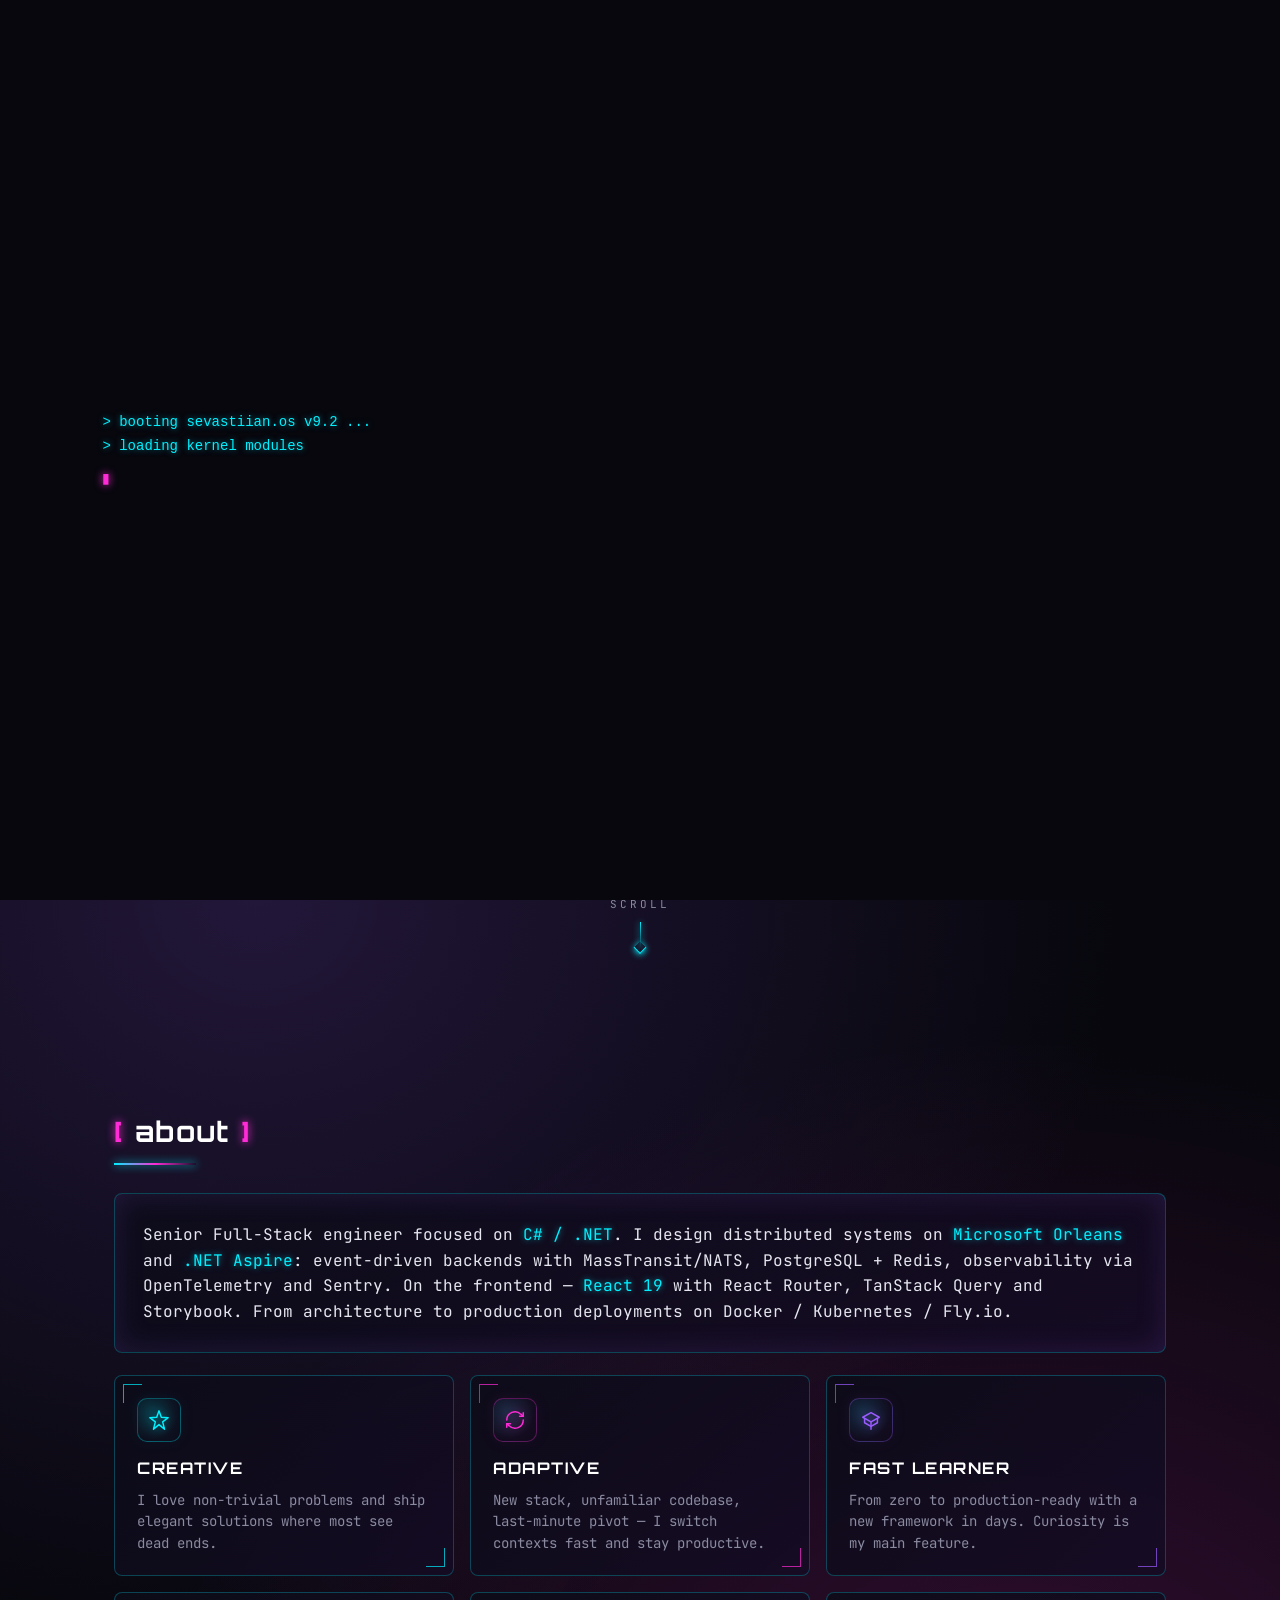
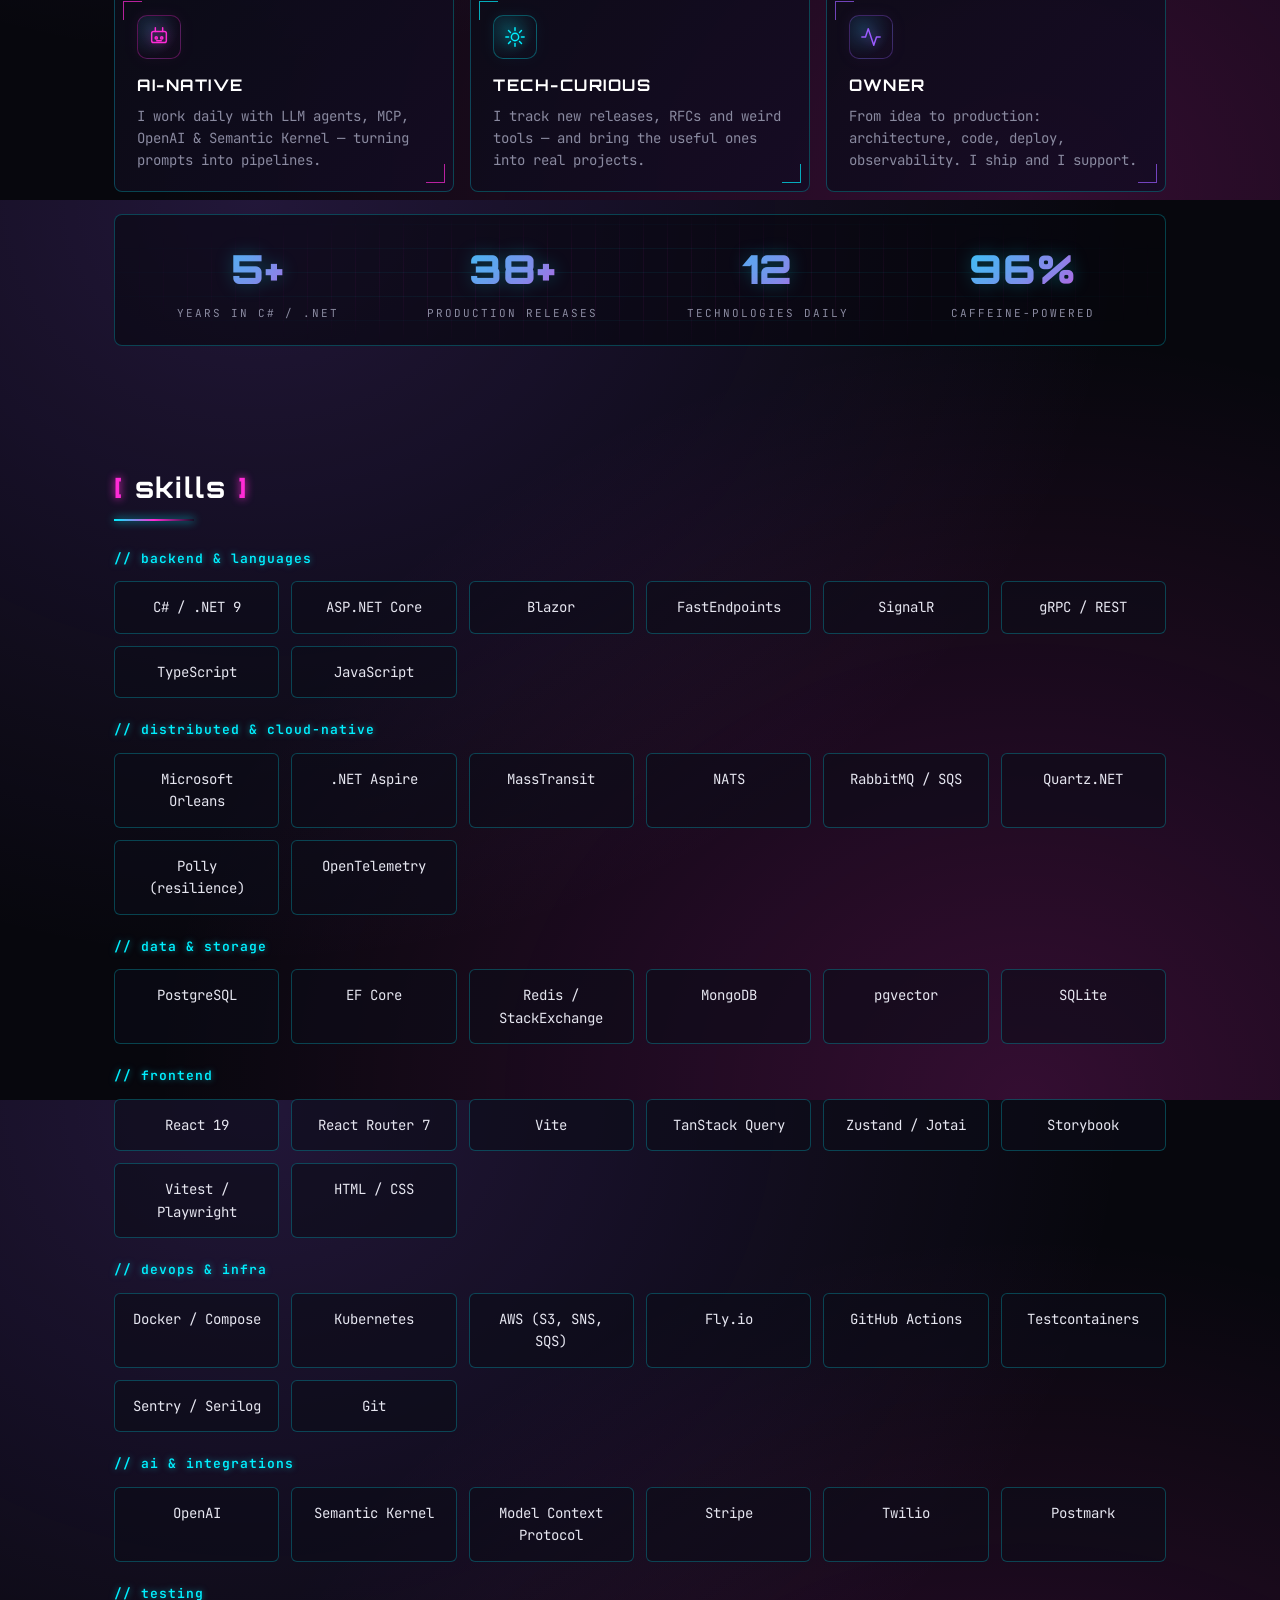
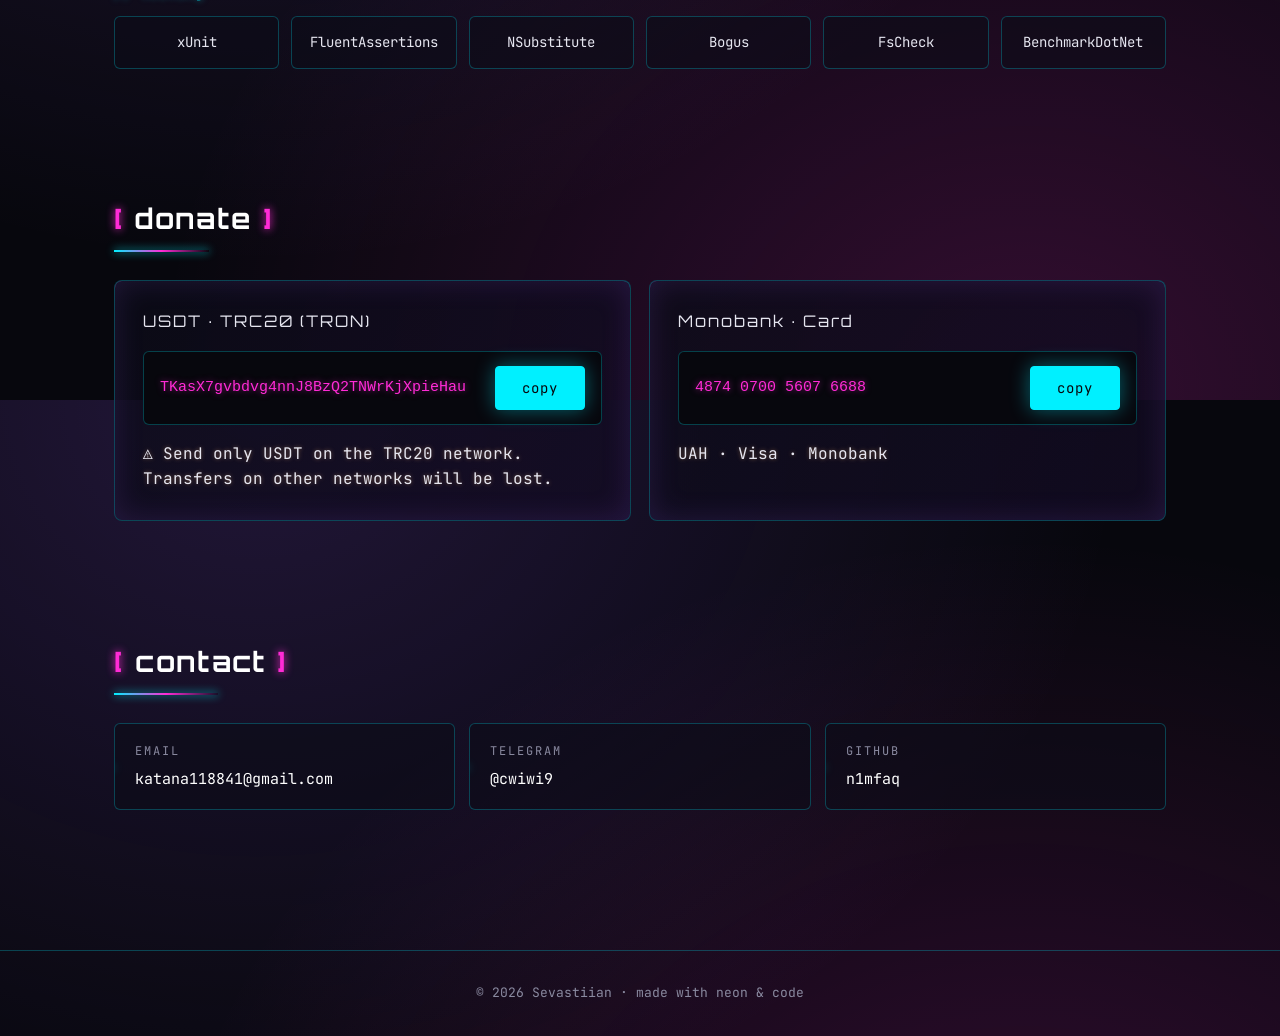
==== commit 66224b86: "feat(hero): add cyberpunk avatar with rotating neon ring, scanlines, glitch hover and HUD" ====
--- a/index.html
+++ b/index.html
@@ -38,6 +38,24 @@
 
     <main>
         <section class="hero" data-reveal>
+            <div class="avatar-wrap">
+                <div class="avatar-ring" aria-hidden="true"></div>
+                <div class="avatar-frame">
+                    <img class="avatar-img" src="avatar.jpg" alt="Sevastiian" loading="eager" decoding="async" />
+                    <div class="avatar-glitch" aria-hidden="true" style="background-image: url('avatar.jpg')"></div>
+                    <div class="avatar-glitch g2" aria-hidden="true" style="background-image: url('avatar.jpg')"></div>
+                    <div class="avatar-scan" aria-hidden="true"></div>
+                    <div class="avatar-hud" aria-hidden="true">
+                        <span class="hud-dot"></span>
+                        <span class="hud-text">REC · SEVASTIIAN.OS</span>
+                    </div>
+                </div>
+                <div class="avatar-corner tl" aria-hidden="true"></div>
+                <div class="avatar-corner tr" aria-hidden="true"></div>
+                <div class="avatar-corner bl" aria-hidden="true"></div>
+                <div class="avatar-corner br" aria-hidden="true"></div>
+            </div>
+
             <div class="glitch-wrap">
                 <h1 class="glitch" data-text="SEVASTIIAN">SEVASTIIAN</h1>
             </div>
--- a/styles.css
+++ b/styles.css
@@ -237,6 +237,201 @@
     padding: 80px 0 100px;
 }
 
+/* === AVATAR === */
+.avatar-wrap {
+    position: relative;
+    width: clamp(180px, 22vw, 240px);
+    height: clamp(180px, 22vw, 240px);
+    margin: 0 auto 36px;
+    transform: translateY(0);
+    animation: float-y 6s ease-in-out infinite;
+}
+
+.avatar-ring {
+    position: absolute;
+    inset: -10px;
+    border-radius: 50%;
+    background: conic-gradient(from var(--ring-angle, 0deg),
+        var(--neon-cyan) 0deg,
+        transparent 70deg,
+        var(--neon-pink) 140deg,
+        transparent 210deg,
+        var(--neon-purple) 280deg,
+        var(--neon-cyan) 360deg);
+    filter: blur(2px);
+    animation: spin-ring 6s linear infinite;
+    opacity: 0.85;
+}
+
+.avatar-ring::after {
+    content: '';
+    position: absolute;
+    inset: 8px;
+    border-radius: 50%;
+    background: var(--bg);
+}
+
+@property --ring-angle {
+    syntax: '<angle>';
+    inherits: false;
+    initial-value: 0deg;
+}
+
+@keyframes spin-ring {
+    to { --ring-angle: 360deg; }
+}
+
+.avatar-frame {
+    position: absolute;
+    inset: 0;
+    border-radius: 50%;
+    overflow: hidden;
+    border: 1px solid rgba(0, 240, 255, 0.4);
+    box-shadow:
+        0 0 30px rgba(0, 240, 255, 0.4),
+        0 0 60px rgba(255, 43, 214, 0.25),
+        inset 0 0 20px rgba(0, 240, 255, 0.15);
+    cursor: pointer;
+    isolation: isolate;
+}
+
+.avatar-img,
+.avatar-glitch {
+    position: absolute;
+    inset: 0;
+    width: 100%;
+    height: 100%;
+    object-fit: cover;
+    background-size: cover;
+    background-position: center;
+    filter: contrast(1.05) saturate(1.05);
+    transition: filter 0.4s ease, transform 0.6s ease;
+}
+
+.avatar-img {
+    z-index: 1;
+}
+
+/* Chromatic aberration layers */
+.avatar-glitch {
+    z-index: 2;
+    mix-blend-mode: screen;
+    opacity: 0;
+    pointer-events: none;
+    transition: opacity 0.25s ease, transform 0.25s ease;
+}
+
+.avatar-glitch:not(.g2) {
+    filter: hue-rotate(330deg) saturate(2);
+}
+.avatar-glitch.g2 {
+    filter: hue-rotate(180deg) saturate(2);
+}
+
+.avatar-frame:hover .avatar-img {
+    filter: contrast(1.15) saturate(1.2) brightness(1.05);
+    transform: scale(1.04);
+}
+
+.avatar-frame:hover .avatar-glitch {
+    opacity: 0.55;
+    animation: avatar-glitch-x 0.5s steps(6) infinite;
+}
+
+.avatar-frame:hover .avatar-glitch.g2 {
+    animation: avatar-glitch-x 0.6s steps(6) infinite reverse;
+}
+
+@keyframes avatar-glitch-x {
+    0%   { transform: translate(2px, 0); clip-path: inset(0 0 70% 0); }
+    20%  { transform: translate(-3px, 1px); clip-path: inset(40% 0 30% 0); }
+    40%  { transform: translate(3px, -1px); clip-path: inset(60% 0 10% 0); }
+    60%  { transform: translate(-2px, 0); clip-path: inset(15% 0 55% 0); }
+    80%  { transform: translate(2px, 1px); clip-path: inset(75% 0 5% 0); }
+    100% { transform: translate(0, 0); clip-path: inset(0 0 70% 0); }
+}
+
+/* Scanlines overlay */
+.avatar-scan {
+    position: absolute;
+    inset: 0;
+    z-index: 3;
+    pointer-events: none;
+    background:
+        repeating-linear-gradient(to bottom,
+            rgba(0, 240, 255, 0.05) 0,
+            rgba(0, 240, 255, 0.05) 1px,
+            transparent 1px,
+            transparent 3px);
+    mix-blend-mode: overlay;
+}
+
+.avatar-scan::after {
+    content: '';
+    position: absolute;
+    left: 0;
+    right: 0;
+    height: 30%;
+    background: linear-gradient(to bottom, transparent, rgba(0, 240, 255, 0.2), transparent);
+    animation: scan-sweep 3.5s linear infinite;
+}
+
+@keyframes scan-sweep {
+    from { top: -30%; }
+    to   { top: 100%; }
+}
+
+/* HUD label */
+.avatar-hud {
+    position: absolute;
+    z-index: 4;
+    bottom: 14%;
+    left: 50%;
+    transform: translateX(-50%);
+    display: flex;
+    align-items: center;
+    gap: 6px;
+    padding: 4px 10px;
+    border: 1px solid rgba(255, 43, 214, 0.5);
+    background: rgba(7, 7, 13, 0.6);
+    border-radius: 12px;
+    backdrop-filter: blur(4px);
+    font-family: 'JetBrains Mono', monospace;
+    font-size: 9px;
+    letter-spacing: 2px;
+    color: var(--neon-pink);
+    text-shadow: 0 0 6px var(--neon-pink);
+    pointer-events: none;
+    opacity: 0.85;
+}
+
+.hud-dot {
+    width: 6px;
+    height: 6px;
+    border-radius: 50%;
+    background: var(--neon-pink);
+    box-shadow: 0 0 8px var(--neon-pink);
+    animation: blink 1.2s infinite steps(2);
+}
+
+/* Animated corner brackets */
+.avatar-corner {
+    position: absolute;
+    width: 20px;
+    height: 20px;
+    border: 1.5px solid var(--neon-cyan);
+    z-index: 5;
+    box-shadow: 0 0 6px rgba(0, 240, 255, 0.6);
+    transition: width 0.4s ease, height 0.4s ease;
+}
+
+.avatar-corner.tl { top: -6px; left: -6px;  border-right: none; border-bottom: none; }
+.avatar-corner.tr { top: -6px; right: -6px; border-left: none;  border-bottom: none; }
+.avatar-corner.bl { bottom: -6px; left: -6px; border-right: none; border-top: none; }
+.avatar-corner.br { bottom: -6px; right: -6px; border-left: none;  border-top: none; }
+
+.avatar-wrap:hover .avatar-corner { width: 30px; height: 30px; }
+
 .glitch-wrap {
     display: inline-block;
     position: relative;
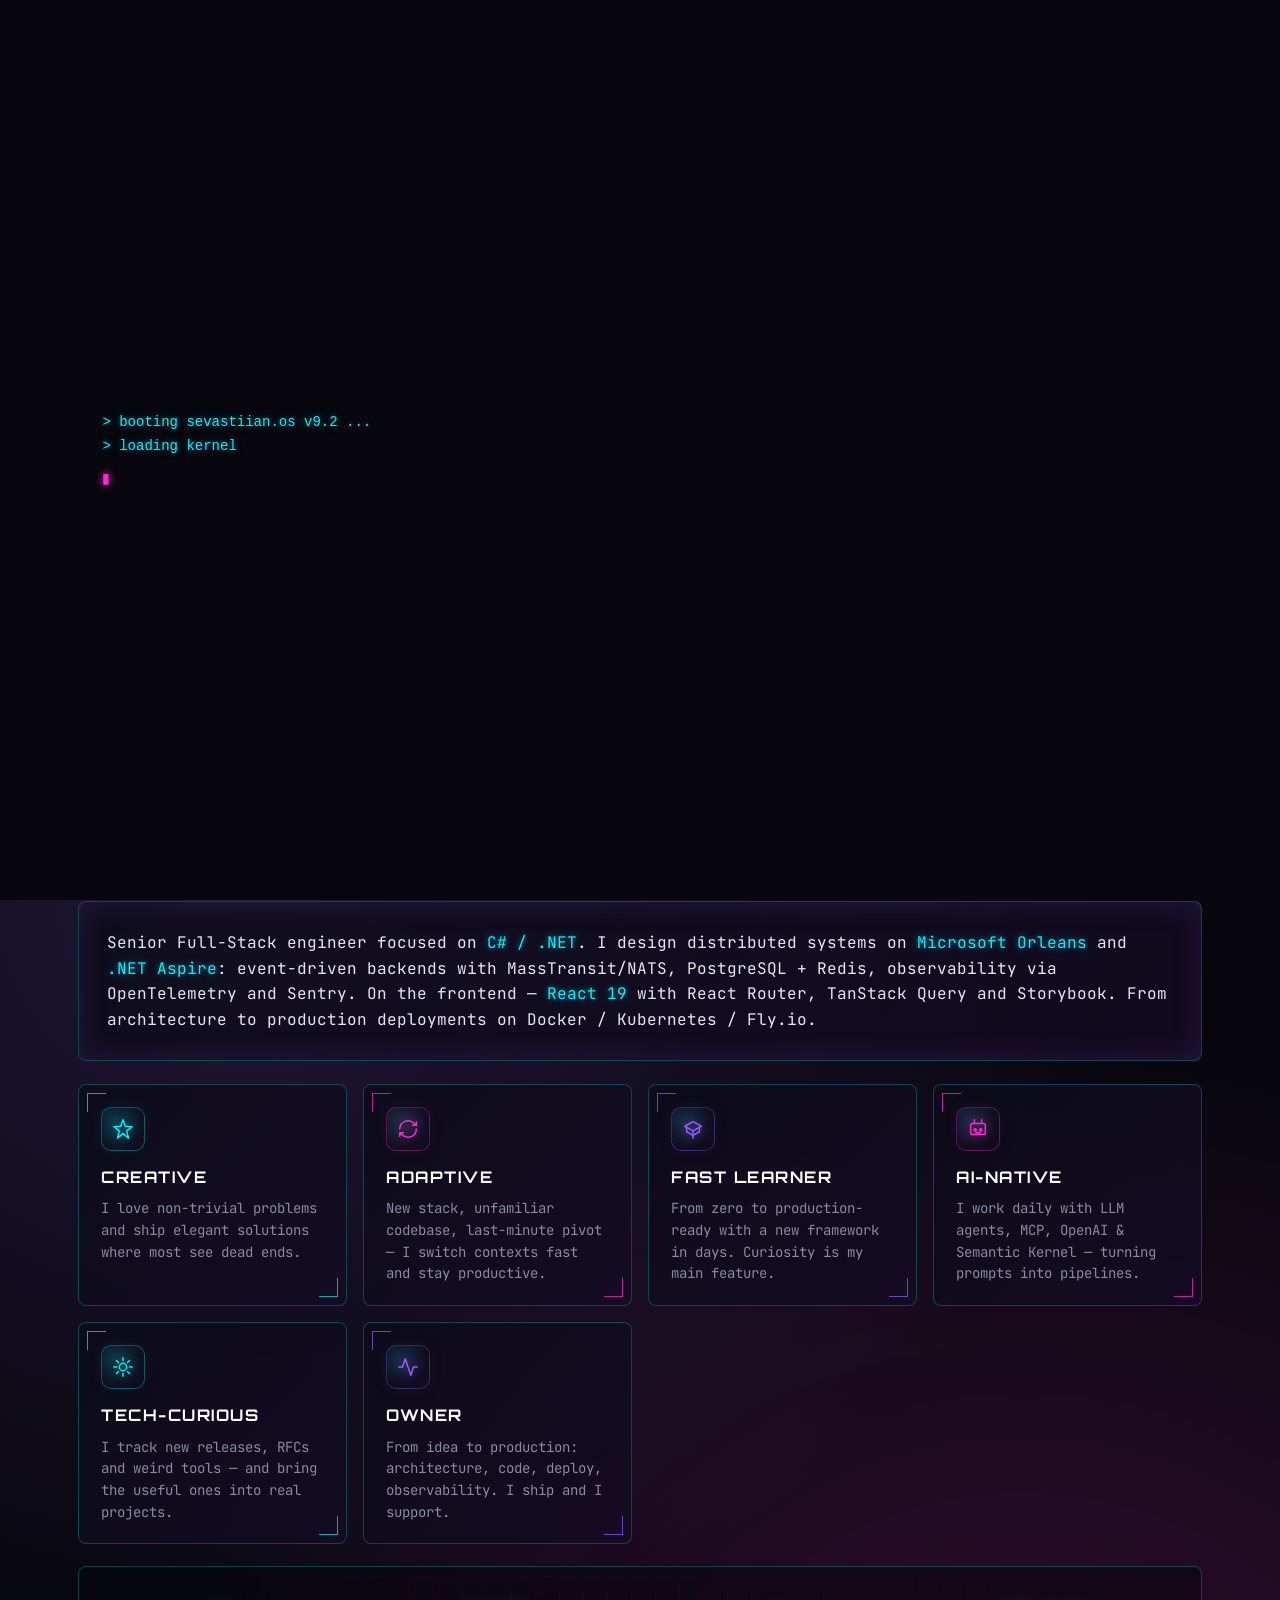
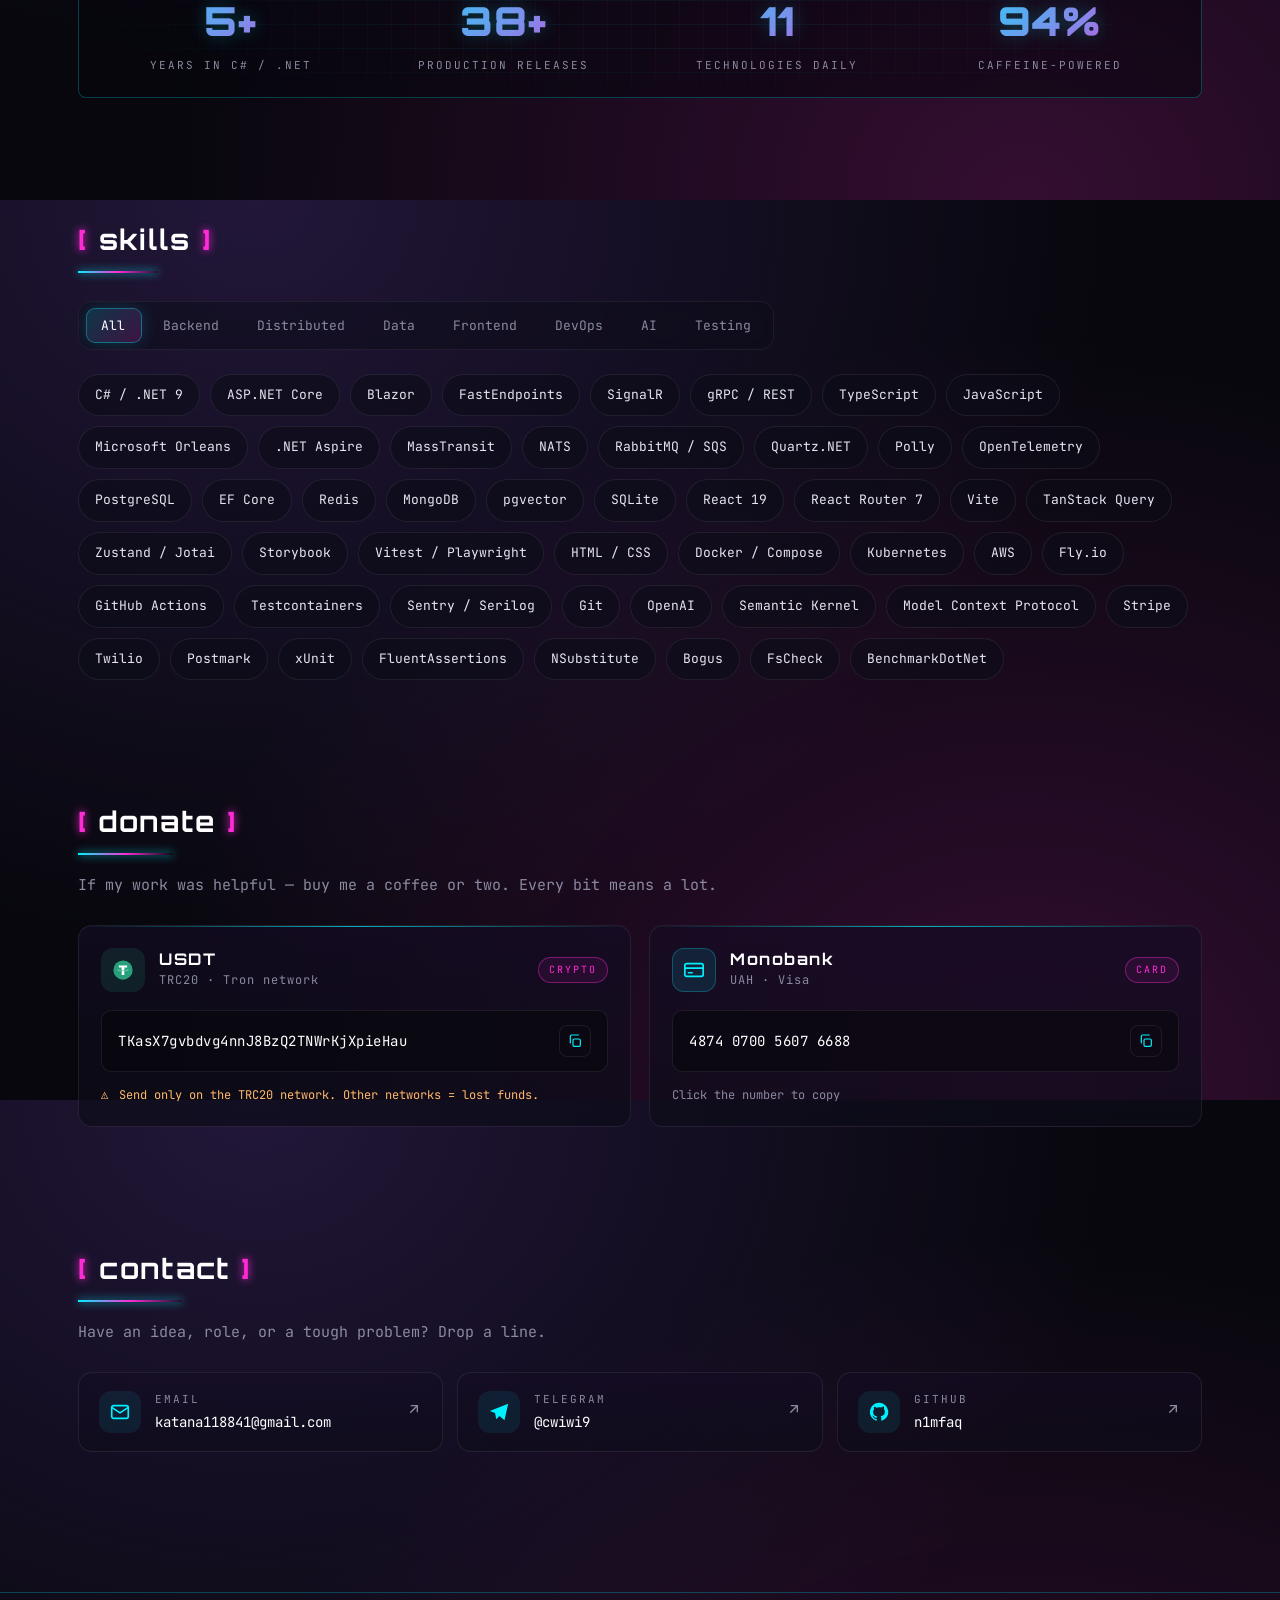
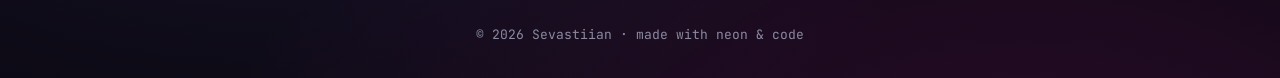
==== commit 71a184a3: "design: editorial hero, tabbed skills, refined donate/contact cards with real SVG icons" ====
--- a/index.html
+++ b/index.html
@@ -38,35 +38,49 @@
 
     <main>
         <section class="hero" data-reveal>
-            <div class="avatar-wrap">
-                <div class="avatar-ring" aria-hidden="true"></div>
-                <div class="avatar-frame">
-                    <img class="avatar-img" src="avatar.jpg" alt="Sevastiian" loading="eager" decoding="async" />
-                    <div class="avatar-glitch" aria-hidden="true" style="background-image: url('avatar.jpg')"></div>
-                    <div class="avatar-glitch g2" aria-hidden="true" style="background-image: url('avatar.jpg')"></div>
-                    <div class="avatar-scan" aria-hidden="true"></div>
-                    <div class="avatar-hud" aria-hidden="true">
-                        <span class="hud-dot"></span>
-                        <span class="hud-text">REC · SEVASTIIAN.OS</span>
-                    </div>
-                </div>
-                <div class="avatar-corner tl" aria-hidden="true"></div>
-                <div class="avatar-corner tr" aria-hidden="true"></div>
-                <div class="avatar-corner bl" aria-hidden="true"></div>
-                <div class="avatar-corner br" aria-hidden="true"></div>
-            </div>
-
-            <div class="glitch-wrap">
-                <h1 class="glitch" data-text="SEVASTIIAN">SEVASTIIAN</h1>
-            </div>
-            <p class="subtitle">
-                <span class="prompt">$</span>
-                <span id="subtitle-text"></span><span class="caret blink">▮</span>
-            </p>
-            <div class="hero-cta">
-                <a class="btn btn-primary magnetic" href="#contact">Get in touch</a>
-                <a class="btn btn-ghost magnetic" href="#donate">Support me</a>
-            </div>
+            <div class="hero-text">
+                <div class="hero-tag">
+                    <span class="status-dot"></span>
+                    <span>available for work · Kyiv / remote</span>
+                </div>
+                <div class="glitch-wrap">
+                    <h1 class="glitch" data-text="Sevastiian">Sevastiian</h1>
+                </div>
+                <div class="hero-role">
+                    <span class="role-line"></span>
+                    <span>Senior Full-Stack Developer</span>
+                </div>
+                <p class="subtitle">
+                    <span class="prompt">$</span>
+                    <span id="subtitle-text"></span><span class="caret blink">▮</span>
+                </p>
+                <div class="hero-cta">
+                    <a class="btn btn-primary magnetic" href="#contact">
+                        <span>Get in touch</span>
+                        <svg viewBox="0 0 24 24" width="14" height="14" fill="none" stroke="currentColor" stroke-width="2.2" stroke-linecap="round" stroke-linejoin="round" aria-hidden="true"><path d="M5 12h14"/><path d="m13 6 6 6-6 6"/></svg>
+                    </a>
+                    <a class="btn btn-ghost magnetic" href="#donate">Support me</a>
+                </div>
+            </div>
+
+            <div class="hero-portrait">
+                <div class="portrait-deco" aria-hidden="true">
+                    <span class="deco-grid"></span>
+                    <span class="deco-orbit o1"></span>
+                    <span class="deco-orbit o2"></span>
+                    <span class="deco-glow g1"></span>
+                    <span class="deco-glow g2"></span>
+                </div>
+                <figure class="portrait">
+                    <img src="avatar.jpg" alt="Sevastiian portrait" loading="eager" decoding="async" />
+                    <figcaption class="portrait-meta" aria-hidden="true">
+                        <div class="pm-row"><span>id</span><b>n1mfaq</b></div>
+                        <div class="pm-row"><span>role</span><b>full-stack</b></div>
+                        <div class="pm-row"><span>stack</span><b>.NET · React</b></div>
+                    </figcaption>
+                </figure>
+            </div>
+
             <div class="scroll-hint" aria-hidden="true">
                 <span>scroll</span>
                 <div class="scroll-arrow"></div>
@@ -191,123 +205,165 @@
         <section id="skills" class="section" data-reveal>
             <h2 class="section-title"><span class="bracket">[</span> skills <span class="bracket">]</span></h2>
 
-            <h3 class="skill-group">// backend &amp; languages</h3>
-            <div class="skills-grid">
-                <div class="skill">C# / .NET 9</div>
-                <div class="skill">ASP.NET Core</div>
-                <div class="skill">Blazor</div>
-                <div class="skill">FastEndpoints</div>
-                <div class="skill">SignalR</div>
-                <div class="skill">gRPC / REST</div>
-                <div class="skill">TypeScript</div>
-                <div class="skill">JavaScript</div>
-            </div>
-
-            <h3 class="skill-group">// distributed &amp; cloud-native</h3>
-            <div class="skills-grid">
-                <div class="skill">Microsoft Orleans</div>
-                <div class="skill">.NET Aspire</div>
-                <div class="skill">MassTransit</div>
-                <div class="skill">NATS</div>
-                <div class="skill">RabbitMQ / SQS</div>
-                <div class="skill">Quartz.NET</div>
-                <div class="skill">Polly (resilience)</div>
-                <div class="skill">OpenTelemetry</div>
-            </div>
-
-            <h3 class="skill-group">// data &amp; storage</h3>
-            <div class="skills-grid">
-                <div class="skill">PostgreSQL</div>
-                <div class="skill">EF Core</div>
-                <div class="skill">Redis / StackExchange</div>
-                <div class="skill">MongoDB</div>
-                <div class="skill">pgvector</div>
-                <div class="skill">SQLite</div>
-            </div>
-
-            <h3 class="skill-group">// frontend</h3>
-            <div class="skills-grid">
-                <div class="skill">React 19</div>
-                <div class="skill">React Router 7</div>
-                <div class="skill">Vite</div>
-                <div class="skill">TanStack Query</div>
-                <div class="skill">Zustand / Jotai</div>
-                <div class="skill">Storybook</div>
-                <div class="skill">Vitest / Playwright</div>
-                <div class="skill">HTML / CSS</div>
-            </div>
-
-            <h3 class="skill-group">// devops &amp; infra</h3>
-            <div class="skills-grid">
-                <div class="skill">Docker / Compose</div>
-                <div class="skill">Kubernetes</div>
-                <div class="skill">AWS (S3, SNS, SQS)</div>
-                <div class="skill">Fly.io</div>
-                <div class="skill">GitHub Actions</div>
-                <div class="skill">Testcontainers</div>
-                <div class="skill">Sentry / Serilog</div>
-                <div class="skill">Git</div>
-            </div>
-
-            <h3 class="skill-group">// ai &amp; integrations</h3>
-            <div class="skills-grid">
-                <div class="skill">OpenAI</div>
-                <div class="skill">Semantic Kernel</div>
-                <div class="skill">Model Context Protocol</div>
-                <div class="skill">Stripe</div>
-                <div class="skill">Twilio</div>
-                <div class="skill">Postmark</div>
-            </div>
-
-            <h3 class="skill-group">// testing</h3>
-            <div class="skills-grid">
-                <div class="skill">xUnit</div>
-                <div class="skill">FluentAssertions</div>
-                <div class="skill">NSubstitute</div>
-                <div class="skill">Bogus</div>
-                <div class="skill">FsCheck</div>
-                <div class="skill">BenchmarkDotNet</div>
+            <div class="skills-tabs" role="tablist">
+                <button class="tab active" type="button" role="tab" data-filter="all">All</button>
+                <button class="tab" type="button" role="tab" data-filter="backend">Backend</button>
+                <button class="tab" type="button" role="tab" data-filter="distributed">Distributed</button>
+                <button class="tab" type="button" role="tab" data-filter="data">Data</button>
+                <button class="tab" type="button" role="tab" data-filter="frontend">Frontend</button>
+                <button class="tab" type="button" role="tab" data-filter="devops">DevOps</button>
+                <button class="tab" type="button" role="tab" data-filter="ai">AI</button>
+                <button class="tab" type="button" role="tab" data-filter="testing">Testing</button>
+                <span class="tab-underline" aria-hidden="true"></span>
+            </div>
+
+            <div class="skills-cloud" role="list">
+                <span class="chip" data-cat="backend">C# / .NET 9</span>
+                <span class="chip" data-cat="backend">ASP.NET Core</span>
+                <span class="chip" data-cat="backend">Blazor</span>
+                <span class="chip" data-cat="backend">FastEndpoints</span>
+                <span class="chip" data-cat="backend">SignalR</span>
+                <span class="chip" data-cat="backend">gRPC / REST</span>
+                <span class="chip" data-cat="backend">TypeScript</span>
+                <span class="chip" data-cat="backend">JavaScript</span>
+
+                <span class="chip" data-cat="distributed">Microsoft Orleans</span>
+                <span class="chip" data-cat="distributed">.NET Aspire</span>
+                <span class="chip" data-cat="distributed">MassTransit</span>
+                <span class="chip" data-cat="distributed">NATS</span>
+                <span class="chip" data-cat="distributed">RabbitMQ / SQS</span>
+                <span class="chip" data-cat="distributed">Quartz.NET</span>
+                <span class="chip" data-cat="distributed">Polly</span>
+                <span class="chip" data-cat="distributed">OpenTelemetry</span>
+
+                <span class="chip" data-cat="data">PostgreSQL</span>
+                <span class="chip" data-cat="data">EF Core</span>
+                <span class="chip" data-cat="data">Redis</span>
+                <span class="chip" data-cat="data">MongoDB</span>
+                <span class="chip" data-cat="data">pgvector</span>
+                <span class="chip" data-cat="data">SQLite</span>
+
+                <span class="chip" data-cat="frontend">React 19</span>
+                <span class="chip" data-cat="frontend">React Router 7</span>
+                <span class="chip" data-cat="frontend">Vite</span>
+                <span class="chip" data-cat="frontend">TanStack Query</span>
+                <span class="chip" data-cat="frontend">Zustand / Jotai</span>
+                <span class="chip" data-cat="frontend">Storybook</span>
+                <span class="chip" data-cat="frontend">Vitest / Playwright</span>
+                <span class="chip" data-cat="frontend">HTML / CSS</span>
+
+                <span class="chip" data-cat="devops">Docker / Compose</span>
+                <span class="chip" data-cat="devops">Kubernetes</span>
+                <span class="chip" data-cat="devops">AWS</span>
+                <span class="chip" data-cat="devops">Fly.io</span>
+                <span class="chip" data-cat="devops">GitHub Actions</span>
+                <span class="chip" data-cat="devops">Testcontainers</span>
+                <span class="chip" data-cat="devops">Sentry / Serilog</span>
+                <span class="chip" data-cat="devops">Git</span>
+
+                <span class="chip" data-cat="ai">OpenAI</span>
+                <span class="chip" data-cat="ai">Semantic Kernel</span>
+                <span class="chip" data-cat="ai">Model Context Protocol</span>
+                <span class="chip" data-cat="ai">Stripe</span>
+                <span class="chip" data-cat="ai">Twilio</span>
+                <span class="chip" data-cat="ai">Postmark</span>
+
+                <span class="chip" data-cat="testing">xUnit</span>
+                <span class="chip" data-cat="testing">FluentAssertions</span>
+                <span class="chip" data-cat="testing">NSubstitute</span>
+                <span class="chip" data-cat="testing">Bogus</span>
+                <span class="chip" data-cat="testing">FsCheck</span>
+                <span class="chip" data-cat="testing">BenchmarkDotNet</span>
             </div>
         </section>
 
         <section id="donate" class="section" data-reveal>
             <h2 class="section-title"><span class="bracket">[</span> donate <span class="bracket">]</span></h2>
+            <p class="section-lead">If my work was helpful — buy me a coffee or two. Every bit means a lot.</p>
 
             <div class="donate-grid">
-                <div class="card donate tilt">
-                    <p class="donate-label">USDT · TRC20 (TRON)</p>
-                    <div class="wallet">
+                <article class="donate-card">
+                    <header class="donate-head">
+                        <span class="donate-icon usdt" aria-hidden="true">
+                            <svg viewBox="0 0 32 32" width="22" height="22"><circle cx="16" cy="16" r="14" fill="#26a17b"/><path fill="#fff" d="M17.9 14.1v-1.8h4.1V9.6H10v2.7h4.1v1.8c-3.4.2-5.9.9-5.9 1.7s2.5 1.5 5.9 1.7v5.7h3.8v-5.7c3.4-.2 5.9-.9 5.9-1.7s-2.5-1.5-5.9-1.7zm0 2.9c-.1 0-.7.1-1.9.1-1 0-1.7-.1-1.9-.1-3.1-.1-5.4-.7-5.4-1.3s2.3-1.2 5.4-1.3v1.9c.2 0 1 .1 1.9.1 1.3 0 1.8-.1 1.9-.1V14.4c3.1.1 5.4.7 5.4 1.3s-2.3 1.2-5.4 1.3z"/></svg>
+                        </span>
+                        <div>
+                            <p class="donate-title">USDT</p>
+                            <p class="donate-sub">TRC20 · Tron network</p>
+                        </div>
+                        <span class="donate-badge">crypto</span>
+                    </header>
+                    <button class="wallet-row" type="button" data-copy-target="wallet-usdt" aria-label="Copy USDT address">
                         <code id="wallet-usdt" class="wallet-value">TKasX7gvbdvg4nnJ8BzQ2TNWrKjXpieHau</code>
-                        <button class="btn btn-primary copy" type="button" data-copy-target="wallet-usdt" aria-label="Copy USDT address">copy</button>
-                    </div>
-                    <p class="warn">⚠ Send only USDT on the TRC20 network. Transfers on other networks will be lost.</p>
-                </div>
-
-                <div class="card donate tilt">
-                    <p class="donate-label">Monobank · Card</p>
-                    <div class="wallet">
+                        <span class="copy-icon" aria-hidden="true">
+                            <svg viewBox="0 0 24 24" width="16" height="16" fill="none" stroke="currentColor" stroke-width="1.8" stroke-linecap="round" stroke-linejoin="round"><rect x="9" y="9" width="11" height="11" rx="2"/><path d="M5 15V5a2 2 0 0 1 2-2h10"/></svg>
+                        </span>
+                    </button>
+                    <p class="warn">Send only on the TRC20 network. Other networks = lost funds.</p>
+                </article>
+
+                <article class="donate-card">
+                    <header class="donate-head">
+                        <span class="donate-icon mono" aria-hidden="true">
+                            <svg viewBox="0 0 24 24" width="22" height="22" fill="none" stroke="currentColor" stroke-width="1.8" stroke-linecap="round" stroke-linejoin="round"><rect x="2" y="5" width="20" height="14" rx="2"/><path d="M2 10h20"/><path d="M6 15h4"/></svg>
+                        </span>
+                        <div>
+                            <p class="donate-title">Monobank</p>
+                            <p class="donate-sub">UAH · Visa</p>
+                        </div>
+                        <span class="donate-badge">card</span>
+                    </header>
+                    <button class="wallet-row" type="button" data-copy-target="wallet-mono" aria-label="Copy card number">
                         <code id="wallet-mono" class="wallet-value">4874 0700 5607 6688</code>
-                        <button class="btn btn-primary copy" type="button" data-copy-target="wallet-mono" aria-label="Copy card number">copy</button>
-                    </div>
-                    <p class="warn">UAH · Visa · Monobank</p>
-                </div>
+                        <span class="copy-icon" aria-hidden="true">
+                            <svg viewBox="0 0 24 24" width="16" height="16" fill="none" stroke="currentColor" stroke-width="1.8" stroke-linecap="round" stroke-linejoin="round"><rect x="9" y="9" width="11" height="11" rx="2"/><path d="M5 15V5a2 2 0 0 1 2-2h10"/></svg>
+                        </span>
+                    </button>
+                    <p class="hint">Click the number to copy</p>
+                </article>
             </div>
         </section>
 
         <section id="contact" class="section" data-reveal>
             <h2 class="section-title"><span class="bracket">[</span> contact <span class="bracket">]</span></h2>
+            <p class="section-lead">Have an idea, role, or a tough problem? Drop a line.</p>
+
             <div class="contacts">
                 <a class="contact-card" href="mailto:katana118841@gmail.com">
-                    <span class="contact-key">email</span>
-                    <span class="contact-val">katana118841@gmail.com</span>
+                    <span class="ct-icon" aria-hidden="true">
+                        <svg viewBox="0 0 24 24" width="22" height="22" fill="none" stroke="currentColor" stroke-width="1.8" stroke-linecap="round" stroke-linejoin="round"><rect x="3" y="5" width="18" height="14" rx="2"/><path d="m3 7 9 6 9-6"/></svg>
+                    </span>
+                    <div class="ct-body">
+                        <span class="contact-key">Email</span>
+                        <span class="contact-val">katana118841@gmail.com</span>
+                    </div>
+                    <span class="ct-arrow" aria-hidden="true">
+                        <svg viewBox="0 0 24 24" width="16" height="16" fill="none" stroke="currentColor" stroke-width="2" stroke-linecap="round" stroke-linejoin="round"><path d="M7 17 17 7"/><path d="M8 7h9v9"/></svg>
+                    </span>
                 </a>
                 <a class="contact-card" href="https://t.me/cwiwi9" target="_blank" rel="noopener noreferrer">
-                    <span class="contact-key">telegram</span>
-                    <span class="contact-val">@cwiwi9</span>
+                    <span class="ct-icon" aria-hidden="true">
+                        <svg viewBox="0 0 24 24" width="22" height="22" fill="currentColor"><path d="M22 3 2 11l5.7 2L9 20l3.5-3.7L18 21l4-18ZM9 14.4l-.5 4.3 1.6-3.4 7.4-7.6L9 14.4Z"/></svg>
+                    </span>
+                    <div class="ct-body">
+                        <span class="contact-key">Telegram</span>
+                        <span class="contact-val">@cwiwi9</span>
+                    </div>
+                    <span class="ct-arrow" aria-hidden="true">
+                        <svg viewBox="0 0 24 24" width="16" height="16" fill="none" stroke="currentColor" stroke-width="2" stroke-linecap="round" stroke-linejoin="round"><path d="M7 17 17 7"/><path d="M8 7h9v9"/></svg>
+                    </span>
                 </a>
                 <a class="contact-card" href="https://github.com/n1mfaq" target="_blank" rel="noopener noreferrer">
-                    <span class="contact-key">github</span>
-                    <span class="contact-val">n1mfaq</span>
+                    <span class="ct-icon" aria-hidden="true">
+                        <svg viewBox="0 0 24 24" width="22" height="22" fill="currentColor"><path d="M12 2a10 10 0 0 0-3.16 19.49c.5.09.68-.22.68-.48v-1.7c-2.78.6-3.37-1.18-3.37-1.18-.46-1.16-1.11-1.47-1.11-1.47-.91-.62.07-.6.07-.6 1 .07 1.53 1.03 1.53 1.03.9 1.52 2.34 1.08 2.91.83.09-.65.35-1.08.63-1.33-2.22-.25-4.55-1.11-4.55-4.95 0-1.09.39-1.99 1.03-2.69-.1-.25-.45-1.27.1-2.65 0 0 .84-.27 2.75 1.03A9.5 9.5 0 0 1 12 6.84c.85 0 1.71.11 2.51.33 1.91-1.3 2.75-1.03 2.75-1.03.55 1.38.2 2.4.1 2.65.64.7 1.03 1.6 1.03 2.69 0 3.85-2.34 4.7-4.57 4.95.36.31.68.92.68 1.86v2.76c0 .27.18.58.69.48A10 10 0 0 0 12 2Z"/></svg>
+                    </span>
+                    <div class="ct-body">
+                        <span class="contact-key">GitHub</span>
+                        <span class="contact-val">n1mfaq</span>
+                    </div>
+                    <span class="ct-arrow" aria-hidden="true">
+                        <svg viewBox="0 0 24 24" width="16" height="16" fill="none" stroke="currentColor" stroke-width="2" stroke-linecap="round" stroke-linejoin="round"><path d="M7 17 17 7"/><path d="M8 7h9v9"/></svg>
+                    </span>
                 </a>
             </div>
         </section>
--- a/styles.css
+++ b/styles.css
@@ -227,210 +227,230 @@
 
 /* === HERO === */
 main {
-    max-width: 1100px;
+    max-width: 1180px;
     margin: 0 auto;
-    padding: 64px 24px 80px;
+    padding: 56px 28px 80px;
 }
 
 .hero {
-    text-align: center;
-    padding: 80px 0 100px;
-}
-
-/* === AVATAR === */
-.avatar-wrap {
-    position: relative;
-    width: clamp(180px, 22vw, 240px);
-    height: clamp(180px, 22vw, 240px);
-    margin: 0 auto 36px;
-    transform: translateY(0);
-    animation: float-y 6s ease-in-out infinite;
-}
-
-.avatar-ring {
-    position: absolute;
-    inset: -10px;
+    display: grid;
+    grid-template-columns: minmax(0, 1.1fr) minmax(0, 0.9fr);
+    gap: 56px;
+    align-items: center;
+    padding: 60px 0 100px;
+    position: relative;
+}
+
+.hero-text {
+    text-align: left;
+}
+
+.hero-tag {
+    display: inline-flex;
+    align-items: center;
+    gap: 8px;
+    padding: 6px 12px;
+    border: 1px solid rgba(0, 240, 255, 0.3);
+    border-radius: 999px;
+    background: rgba(0, 240, 255, 0.06);
+    color: var(--text-dim);
+    font-size: 12px;
+    letter-spacing: 1.5px;
+    text-transform: lowercase;
+    margin-bottom: 22px;
+}
+
+.status-dot {
+    width: 8px;
+    height: 8px;
     border-radius: 50%;
-    background: conic-gradient(from var(--ring-angle, 0deg),
-        var(--neon-cyan) 0deg,
-        transparent 70deg,
-        var(--neon-pink) 140deg,
-        transparent 210deg,
-        var(--neon-purple) 280deg,
-        var(--neon-cyan) 360deg);
-    filter: blur(2px);
-    animation: spin-ring 6s linear infinite;
-    opacity: 0.85;
-}
-
-.avatar-ring::after {
-    content: '';
-    position: absolute;
-    inset: 8px;
-    border-radius: 50%;
-    background: var(--bg);
-}
-
-@property --ring-angle {
-    syntax: '<angle>';
-    inherits: false;
-    initial-value: 0deg;
-}
-
-@keyframes spin-ring {
-    to { --ring-angle: 360deg; }
-}
-
-.avatar-frame {
-    position: absolute;
-    inset: 0;
-    border-radius: 50%;
+    background: #29d97e;
+    box-shadow: 0 0 0 0 rgba(41, 217, 126, 0.5);
+    animation: pulse-dot 2s infinite;
+}
+
+@keyframes pulse-dot {
+    0%, 100% { box-shadow: 0 0 0 0 rgba(41, 217, 126, 0.5); }
+    70% { box-shadow: 0 0 0 8px rgba(41, 217, 126, 0); }
+}
+
+.hero-role {
+    display: flex;
+    align-items: center;
+    gap: 14px;
+    margin-top: 12px;
+    font-family: 'JetBrains Mono', monospace;
+    color: var(--text);
+    font-size: clamp(15px, 1.6vw, 18px);
+    letter-spacing: 1px;
+}
+
+.role-line {
+    flex: 0 0 56px;
+    height: 1px;
+    background: linear-gradient(90deg, var(--neon-cyan), transparent);
+    box-shadow: 0 0 6px var(--neon-cyan);
+}
+
+.hero-text .glitch-wrap {
+    display: inline-block;
+    position: relative;
+}
+
+/* === HERO PORTRAIT === */
+.hero-portrait {
+    position: relative;
+    aspect-ratio: 4 / 5;
+    max-width: 380px;
+    width: 100%;
+    margin-left: auto;
+    isolation: isolate;
+}
+
+.portrait {
+    position: relative;
+    width: 100%;
+    height: 100%;
+    border-radius: 18px;
     overflow: hidden;
-    border: 1px solid rgba(0, 240, 255, 0.4);
+    background: linear-gradient(135deg, rgba(0, 240, 255, 0.1), rgba(255, 43, 214, 0.05));
     box-shadow:
-        0 0 30px rgba(0, 240, 255, 0.4),
-        0 0 60px rgba(255, 43, 214, 0.25),
-        inset 0 0 20px rgba(0, 240, 255, 0.15);
-    cursor: pointer;
-    isolation: isolate;
-}
-
-.avatar-img,
-.avatar-glitch {
-    position: absolute;
-    inset: 0;
+        0 30px 80px -20px rgba(0, 240, 255, 0.35),
+        0 10px 30px -8px rgba(255, 43, 214, 0.25),
+        inset 0 0 0 1px rgba(255, 255, 255, 0.06);
+    transform: translateZ(0);
+    transition: transform 0.6s cubic-bezier(0.2, 0.8, 0.2, 1), box-shadow 0.4s ease;
+    will-change: transform;
+}
+
+.portrait img {
     width: 100%;
     height: 100%;
     object-fit: cover;
-    background-size: cover;
-    background-position: center;
-    filter: contrast(1.05) saturate(1.05);
-    transition: filter 0.4s ease, transform 0.6s ease;
-}
-
-.avatar-img {
-    z-index: 1;
-}
-
-/* Chromatic aberration layers */
-.avatar-glitch {
+    object-position: center 22%;
+    display: block;
+    filter: contrast(1.04) saturate(1.05);
+    transition: transform 0.8s cubic-bezier(0.2, 0.8, 0.2, 1), filter 0.4s ease;
+}
+
+.portrait::after {
+    content: '';
+    position: absolute;
+    inset: 0;
+    background: linear-gradient(180deg, transparent 55%, rgba(7, 7, 13, 0.85));
+    pointer-events: none;
+}
+
+.portrait:hover {
+    transform: translateY(-4px);
+    box-shadow:
+        0 40px 100px -20px rgba(0, 240, 255, 0.5),
+        0 14px 40px -8px rgba(255, 43, 214, 0.4),
+        inset 0 0 0 1px rgba(255, 255, 255, 0.08);
+}
+
+.portrait:hover img {
+    transform: scale(1.04);
+    filter: contrast(1.08) saturate(1.15);
+}
+
+.portrait-meta {
+    position: absolute;
+    left: 16px;
+    right: 16px;
+    bottom: 16px;
     z-index: 2;
-    mix-blend-mode: screen;
+    display: grid;
+    gap: 4px;
+    padding: 12px 14px;
+    border: 1px solid rgba(255, 255, 255, 0.08);
+    border-radius: 10px;
+    background: rgba(7, 7, 13, 0.55);
+    backdrop-filter: blur(8px);
+    font-family: 'JetBrains Mono', monospace;
+    font-size: 11px;
+    letter-spacing: 1px;
+    color: var(--text-dim);
+    transform: translateY(8px);
     opacity: 0;
+    transition: transform 0.5s ease, opacity 0.5s ease;
+}
+
+.hero-portrait:hover .portrait-meta {
+    transform: translateY(0);
+    opacity: 1;
+}
+
+.pm-row {
+    display: flex;
+    justify-content: space-between;
+    gap: 12px;
+}
+
+.pm-row span { color: var(--text-dim); text-transform: uppercase; }
+.pm-row b { color: #fff; font-weight: 600; }
+
+/* Decorative layer behind portrait */
+.portrait-deco {
+    position: absolute;
+    inset: -40px;
+    z-index: -1;
     pointer-events: none;
-    transition: opacity 0.25s ease, transform 0.25s ease;
-}
-
-.avatar-glitch:not(.g2) {
-    filter: hue-rotate(330deg) saturate(2);
-}
-.avatar-glitch.g2 {
-    filter: hue-rotate(180deg) saturate(2);
-}
-
-.avatar-frame:hover .avatar-img {
-    filter: contrast(1.15) saturate(1.2) brightness(1.05);
-    transform: scale(1.04);
-}
-
-.avatar-frame:hover .avatar-glitch {
-    opacity: 0.55;
-    animation: avatar-glitch-x 0.5s steps(6) infinite;
-}
-
-.avatar-frame:hover .avatar-glitch.g2 {
-    animation: avatar-glitch-x 0.6s steps(6) infinite reverse;
-}
-
-@keyframes avatar-glitch-x {
-    0%   { transform: translate(2px, 0); clip-path: inset(0 0 70% 0); }
-    20%  { transform: translate(-3px, 1px); clip-path: inset(40% 0 30% 0); }
-    40%  { transform: translate(3px, -1px); clip-path: inset(60% 0 10% 0); }
-    60%  { transform: translate(-2px, 0); clip-path: inset(15% 0 55% 0); }
-    80%  { transform: translate(2px, 1px); clip-path: inset(75% 0 5% 0); }
-    100% { transform: translate(0, 0); clip-path: inset(0 0 70% 0); }
-}
-
-/* Scanlines overlay */
-.avatar-scan {
+}
+
+.deco-grid {
     position: absolute;
     inset: 0;
-    z-index: 3;
-    pointer-events: none;
-    background:
-        repeating-linear-gradient(to bottom,
-            rgba(0, 240, 255, 0.05) 0,
-            rgba(0, 240, 255, 0.05) 1px,
-            transparent 1px,
-            transparent 3px);
-    mix-blend-mode: overlay;
-}
-
-.avatar-scan::after {
-    content: '';
-    position: absolute;
-    left: 0;
-    right: 0;
-    height: 30%;
-    background: linear-gradient(to bottom, transparent, rgba(0, 240, 255, 0.2), transparent);
-    animation: scan-sweep 3.5s linear infinite;
-}
-
-@keyframes scan-sweep {
-    from { top: -30%; }
-    to   { top: 100%; }
-}
-
-/* HUD label */
-.avatar-hud {
-    position: absolute;
-    z-index: 4;
-    bottom: 14%;
-    left: 50%;
-    transform: translateX(-50%);
-    display: flex;
-    align-items: center;
-    gap: 6px;
-    padding: 4px 10px;
-    border: 1px solid rgba(255, 43, 214, 0.5);
-    background: rgba(7, 7, 13, 0.6);
-    border-radius: 12px;
-    backdrop-filter: blur(4px);
-    font-family: 'JetBrains Mono', monospace;
-    font-size: 9px;
-    letter-spacing: 2px;
-    color: var(--neon-pink);
-    text-shadow: 0 0 6px var(--neon-pink);
-    pointer-events: none;
-    opacity: 0.85;
-}
-
-.hud-dot {
-    width: 6px;
-    height: 6px;
+    background-image:
+        linear-gradient(rgba(0, 240, 255, 0.07) 1px, transparent 1px),
+        linear-gradient(90deg, rgba(0, 240, 255, 0.07) 1px, transparent 1px);
+    background-size: 28px 28px;
+    mask-image: radial-gradient(ellipse at center, black 30%, transparent 75%);
+    opacity: 0.6;
+}
+
+.deco-orbit {
+    position: absolute;
+    border: 1px dashed rgba(0, 240, 255, 0.2);
     border-radius: 50%;
-    background: var(--neon-pink);
-    box-shadow: 0 0 8px var(--neon-pink);
-    animation: blink 1.2s infinite steps(2);
-}
-
-/* Animated corner brackets */
-.avatar-corner {
-    position: absolute;
-    width: 20px;
-    height: 20px;
-    border: 1.5px solid var(--neon-cyan);
-    z-index: 5;
-    box-shadow: 0 0 6px rgba(0, 240, 255, 0.6);
-    transition: width 0.4s ease, height 0.4s ease;
-}
-
-.avatar-corner.tl { top: -6px; left: -6px;  border-right: none; border-bottom: none; }
-.avatar-corner.tr { top: -6px; right: -6px; border-left: none;  border-bottom: none; }
-.avatar-corner.bl { bottom: -6px; left: -6px; border-right: none; border-top: none; }
-.avatar-corner.br { bottom: -6px; right: -6px; border-left: none;  border-top: none; }
-
-.avatar-wrap:hover .avatar-corner { width: 30px; height: 30px; }
+    animation: spin-slow 30s linear infinite;
+}
+
+.deco-orbit.o1 {
+    inset: -10%;
+}
+
+.deco-orbit.o2 {
+    inset: 5%;
+    border-color: rgba(255, 43, 214, 0.2);
+    animation-direction: reverse;
+    animation-duration: 40s;
+}
+
+@keyframes spin-slow {
+    to { transform: rotate(360deg); }
+}
+
+.deco-glow {
+    position: absolute;
+    border-radius: 50%;
+    filter: blur(60px);
+    opacity: 0.6;
+    animation: float-y 8s ease-in-out infinite;
+}
+
+.deco-glow.g1 {
+    width: 220px; height: 220px;
+    top: -8%; right: -8%;
+    background: radial-gradient(circle, rgba(0, 240, 255, 0.55), transparent 70%);
+}
+
+.deco-glow.g2 {
+    width: 280px; height: 280px;
+    bottom: -8%; left: -10%;
+    background: radial-gradient(circle, rgba(255, 43, 214, 0.45), transparent 70%);
+    animation-delay: -3s;
+}
 
 .glitch-wrap {
     display: inline-block;
@@ -439,16 +459,17 @@
 
 .glitch {
     font-family: 'Orbitron', sans-serif;
-    font-size: clamp(48px, 10vw, 130px);
+    font-size: clamp(40px, 7.5vw, 92px);
     font-weight: 900;
-    letter-spacing: 4px;
+    letter-spacing: 2px;
     color: #fff;
     text-shadow:
-        0 0 8px var(--neon-cyan),
-        0 0 24px var(--neon-purple),
-        0 0 48px rgba(255, 43, 214, 0.4);
-    position: relative;
-    animation: hue-shift 12s linear infinite, float-y 6s ease-in-out infinite;
+        0 0 10px rgba(0, 240, 255, 0.45),
+        0 0 26px rgba(155, 92, 255, 0.4),
+        0 0 50px rgba(255, 43, 214, 0.25);
+    position: relative;
+    line-height: 1;
+    animation: hue-shift 14s linear infinite;
 }
 
 @keyframes hue-shift {
@@ -499,9 +520,9 @@
 }
 
 .subtitle {
-    margin-top: 24px;
+    margin-top: 28px;
     color: var(--text-dim);
-    font-size: 16px;
+    font-size: 15px;
     letter-spacing: 1px;
     min-height: 1.6em;
 }
@@ -522,21 +543,26 @@
 }
 
 .hero-cta {
-    margin-top: 36px;
+    margin-top: 32px;
     display: flex;
-    gap: 16px;
-    justify-content: center;
+    gap: 14px;
     flex-wrap: wrap;
 }
 
+.btn-primary svg { vertical-align: -2px; margin-left: 6px; transition: transform 0.3s ease; }
+.btn-primary:hover svg { transform: translateX(3px); }
+
 .scroll-hint {
-    margin-top: 70px;
+    position: absolute;
+    bottom: 24px;
+    left: 50%;
+    transform: translateX(-50%);
     display: flex;
     flex-direction: column;
     align-items: center;
     gap: 8px;
     color: var(--text-dim);
-    font-size: 11px;
+    font-size: 10px;
     letter-spacing: 3px;
     text-transform: uppercase;
     animation: float-y 2.4s ease-in-out infinite;
@@ -979,175 +1005,380 @@
 }
 
 /* === SKILLS === */
-.skill-group {
+.section-lead {
+    color: var(--text-dim);
+    margin: -10px 0 28px;
+    max-width: 640px;
+    font-size: 15px;
+    line-height: 1.6;
+}
+
+.skills-tabs {
+    position: relative;
+    display: flex;
+    flex-wrap: wrap;
+    gap: 6px;
+    padding: 6px;
+    margin-bottom: 24px;
+    border: 1px solid rgba(255, 255, 255, 0.06);
+    border-radius: 14px;
+    background: rgba(12, 12, 24, 0.5);
+    backdrop-filter: blur(6px);
+    width: fit-content;
+    max-width: 100%;
+    overflow-x: auto;
+    scrollbar-width: none;
+}
+
+.skills-tabs::-webkit-scrollbar { display: none; }
+
+.tab {
+    position: relative;
+    z-index: 2;
+    padding: 9px 16px;
     font-family: 'JetBrains Mono', monospace;
     font-size: 13px;
-    font-weight: 600;
-    color: var(--neon-cyan);
-    text-shadow: 0 0 6px rgba(0, 240, 255, 0.5);
-    letter-spacing: 1px;
-    margin: 22px 0 12px;
-}
-
-.skill-group:first-of-type {
-    margin-top: 0;
-}
-
-.skills-grid {
-    display: grid;
-    grid-template-columns: repeat(auto-fill, minmax(160px, 1fr));
-    gap: 12px;
-    margin-bottom: 8px;
-}
-
-.skill {
-    position: relative;
-    padding: 14px 16px;
-    text-align: center;
-    border: 1px solid var(--border);
-    border-radius: 6px;
+    color: var(--text-dim);
+    background: transparent;
+    border: none;
+    border-radius: 9px;
+    cursor: pointer;
+    transition: color 0.3s ease;
+    white-space: nowrap;
+}
+
+.tab:hover { color: var(--text); }
+.tab.active { color: #fff; }
+
+.tab-underline {
+    position: absolute;
+    z-index: 1;
+    top: 6px;
+    left: 6px;
+    height: calc(100% - 12px);
+    width: 0;
+    background: linear-gradient(135deg, rgba(0, 240, 255, 0.18), rgba(255, 43, 214, 0.18));
+    border: 1px solid rgba(0, 240, 255, 0.35);
+    box-shadow: 0 0 18px rgba(0, 240, 255, 0.18);
+    border-radius: 9px;
+    transition: transform 0.45s cubic-bezier(0.34, 1.4, 0.6, 1), width 0.45s cubic-bezier(0.34, 1.4, 0.6, 1);
+    pointer-events: none;
+}
+
+.skills-cloud {
+    display: flex;
+    flex-wrap: wrap;
+    gap: 10px;
+}
+
+.chip {
+    --c: var(--neon-cyan);
+    position: relative;
+    padding: 10px 16px;
+    border: 1px solid rgba(255, 255, 255, 0.08);
+    border-radius: 999px;
     background: rgba(12, 12, 24, 0.6);
     color: var(--text);
-    font-size: 14px;
-    transition: transform 0.25s ease, box-shadow 0.25s ease, border-color 0.25s ease, color 0.25s ease;
+    font-size: 13px;
+    font-family: 'JetBrains Mono', monospace;
+    cursor: default;
+    transition: transform 0.4s cubic-bezier(0.2, 0.8, 0.2, 1),
+                border-color 0.3s ease,
+                color 0.3s ease,
+                box-shadow 0.3s ease,
+                opacity 0.4s ease;
+    white-space: nowrap;
     overflow: hidden;
+}
+
+.chip[data-cat="backend"]      { --c: #00f0ff; }
+.chip[data-cat="distributed"]  { --c: #9b5cff; }
+.chip[data-cat="data"]         { --c: #ffb86b; }
+.chip[data-cat="frontend"]     { --c: #29d97e; }
+.chip[data-cat="devops"]       { --c: #ff2bd6; }
+.chip[data-cat="ai"]           { --c: #00f0ff; }
+.chip[data-cat="testing"]      { --c: #ff7a59; }
+
+.chip::before {
+    content: '';
+    position: absolute;
+    inset: 0;
+    border-radius: 999px;
+    padding: 1px;
+    background: linear-gradient(135deg, color-mix(in srgb, var(--c) 50%, transparent), transparent);
+    -webkit-mask: linear-gradient(#000 0 0) content-box, linear-gradient(#000 0 0);
+    mask: linear-gradient(#000 0 0) content-box, linear-gradient(#000 0 0);
+    -webkit-mask-composite: xor;
+    mask-composite: exclude;
     opacity: 0;
-    transform: translateY(14px);
-}
-
-.in-view .skill {
+    transition: opacity 0.3s ease;
+}
+
+.chip:hover::before { opacity: 1; }
+
+.chip:hover {
+    transform: translateY(-3px);
+    color: var(--c);
+    border-color: color-mix(in srgb, var(--c) 50%, transparent);
+    box-shadow: 0 6px 24px -4px color-mix(in srgb, var(--c) 40%, transparent);
+}
+
+.chip.dim {
+    opacity: 0.18;
+    transform: scale(0.96);
+    filter: saturate(0.4);
+}
+
+/* Initial entrance stagger */
+[data-reveal] .chip {
+    opacity: 0;
+    transform: translateY(10px);
+}
+
+.in-view .chip {
     opacity: 1;
     transform: none;
-    transition: transform 0.6s cubic-bezier(0.2, 0.8, 0.2, 1) calc(var(--i, 0) * 60ms),
-                opacity 0.6s ease calc(var(--i, 0) * 60ms),
-                box-shadow 0.25s ease, border-color 0.25s ease, color 0.25s ease;
-}
-
-.skill::before {
-    content: '';
-    position: absolute;
-    top: 0;
-    left: -120%;
-    width: 120%;
-    height: 100%;
-    background: linear-gradient(90deg, transparent, rgba(0, 240, 255, 0.25), transparent);
-    transition: left 0.6s ease;
-}
-
-.skill:hover::before {
-    left: 120%;
-}
-
-.skill:hover {
-    border-color: var(--neon-pink);
-    color: var(--neon-pink);
-    text-shadow: 0 0 8px var(--neon-pink);
-    transform: translateY(-3px) scale(1.03);
-    box-shadow: 0 6px 22px rgba(255, 43, 214, 0.35);
+    transition-delay: calc(var(--i, 0) * 25ms);
+    transition-duration: 0.5s;
+}
+
+.in-view .chip.dim {
+    opacity: 0.18;
+    transform: scale(0.96);
 }
 
 /* === DONATE === */
 .donate-grid {
     display: grid;
-    grid-template-columns: repeat(auto-fit, minmax(320px, 1fr));
+    grid-template-columns: repeat(auto-fit, minmax(340px, 1fr));
     gap: 18px;
 }
 
-.donate-label {
+.donate-card {
+    position: relative;
+    padding: 22px;
+    border: 1px solid rgba(255, 255, 255, 0.08);
+    border-radius: 14px;
+    background: linear-gradient(180deg, rgba(20, 12, 36, 0.7), rgba(12, 12, 24, 0.7));
+    overflow: hidden;
+    transition: transform 0.4s cubic-bezier(0.2, 0.8, 0.2, 1), border-color 0.3s ease, box-shadow 0.3s ease;
+}
+
+.donate-card::before {
+    content: '';
+    position: absolute;
+    top: 0; left: 0; right: 0;
+    height: 1px;
+    background: linear-gradient(90deg, transparent, var(--neon-cyan), transparent);
+    opacity: 0.7;
+}
+
+.donate-card:hover {
+    transform: translateY(-4px);
+    border-color: rgba(0, 240, 255, 0.3);
+    box-shadow: 0 18px 40px -16px rgba(0, 240, 255, 0.4);
+}
+
+.donate-head {
+    display: flex;
+    align-items: center;
+    gap: 14px;
+    margin-bottom: 18px;
+}
+
+.donate-icon {
+    flex: 0 0 44px;
+    width: 44px;
+    height: 44px;
+    display: grid;
+    place-items: center;
+    border-radius: 12px;
+    color: var(--neon-cyan);
+}
+
+.donate-icon.usdt {
+    background: rgba(38, 161, 123, 0.15);
+}
+.donate-icon.mono {
+    background: rgba(0, 240, 255, 0.1);
+    color: var(--neon-cyan);
+    box-shadow: inset 0 0 0 1px rgba(0, 240, 255, 0.25);
+}
+
+.donate-title {
     font-family: 'Orbitron', sans-serif;
-    color: var(--neon-cyan);
+    font-weight: 700;
+    color: #fff;
+    font-size: 16px;
+    letter-spacing: 1.5px;
+    line-height: 1.2;
+}
+
+.donate-sub {
+    font-size: 12px;
+    color: var(--text-dim);
+    letter-spacing: 1px;
+    margin-top: 2px;
+}
+
+.donate-badge {
+    margin-left: auto;
+    padding: 4px 10px;
+    font-size: 10px;
     letter-spacing: 2px;
-    margin-bottom: 16px;
-}
-
-.wallet {
+    text-transform: uppercase;
+    color: var(--neon-pink);
+    border: 1px solid rgba(255, 43, 214, 0.4);
+    border-radius: 999px;
+    background: rgba(255, 43, 214, 0.08);
+}
+
+.wallet-row {
     display: flex;
+    align-items: center;
     gap: 12px;
-    align-items: stretch;
-    flex-wrap: wrap;
-    background: var(--bg);
-    border: 1px solid var(--border);
-    border-radius: 6px;
+    width: 100%;
     padding: 14px 16px;
-}
-
-.wallet code {
+    border: 1px solid rgba(255, 255, 255, 0.08);
+    border-radius: 10px;
+    background: rgba(7, 7, 13, 0.6);
+    cursor: pointer;
+    transition: border-color 0.25s ease, background 0.25s ease, transform 0.25s ease;
+    color: inherit;
+    text-align: left;
+    font-family: inherit;
+}
+
+.wallet-row:hover {
+    border-color: rgba(0, 240, 255, 0.4);
+    background: rgba(0, 240, 255, 0.04);
+}
+
+.wallet-row:active { transform: scale(0.99); }
+
+.wallet-row code {
     flex: 1;
     min-width: 0;
     overflow-wrap: anywhere;
-    color: var(--neon-pink);
-    font-size: 15px;
-    text-shadow: 0 0 6px rgba(255, 43, 214, 0.5);
-    align-self: center;
-}
-
-.copy {
+    color: #fff;
+    font-size: 14px;
+    letter-spacing: 0.5px;
+    font-family: 'JetBrains Mono', monospace;
+}
+
+.copy-icon {
     flex-shrink: 0;
+    width: 32px;
+    height: 32px;
+    display: grid;
+    place-items: center;
+    border: 1px solid rgba(255, 255, 255, 0.08);
+    border-radius: 8px;
+    color: var(--neon-cyan);
+    transition: background 0.25s ease, color 0.25s ease, transform 0.25s ease;
+}
+
+.wallet-row:hover .copy-icon {
+    background: var(--neon-cyan);
+    color: var(--bg);
+    transform: rotate(-6deg);
+}
+
+.warn,
+.hint {
+    margin-top: 14px;
+    font-size: 12px;
+    color: var(--text-dim);
+    line-height: 1.5;
 }
 
 .warn {
-    margin-top: 16px;
     color: #ffb86b;
-    font-size: 13px;
-    text-shadow: 0 0 4px rgba(255, 184, 107, 0.4);
+    padding-left: 18px;
+    position: relative;
+}
+
+.warn::before {
+    content: '⚠';
+    position: absolute;
+    left: 0;
+    top: 0;
 }
 
 /* === CONTACTS === */
 .contacts {
     display: grid;
-    grid-template-columns: repeat(auto-fit, minmax(220px, 1fr));
+    grid-template-columns: repeat(auto-fit, minmax(260px, 1fr));
     gap: 14px;
 }
 
 .contact-card {
     display: flex;
+    align-items: center;
+    gap: 14px;
+    padding: 18px 20px;
+    border: 1px solid rgba(255, 255, 255, 0.08);
+    border-radius: 14px;
+    background: linear-gradient(180deg, rgba(20, 12, 36, 0.55), rgba(12, 12, 24, 0.55));
+    color: inherit;
+    overflow: hidden;
+    position: relative;
+    transition: transform 0.4s cubic-bezier(0.2, 0.8, 0.2, 1), border-color 0.3s ease, box-shadow 0.3s ease;
+}
+
+.ct-icon {
+    flex: 0 0 42px;
+    width: 42px;
+    height: 42px;
+    display: grid;
+    place-items: center;
+    border-radius: 12px;
+    color: var(--neon-cyan);
+    background: rgba(0, 240, 255, 0.08);
+    transition: background 0.3s ease, color 0.3s ease, transform 0.4s cubic-bezier(0.2, 0.8, 0.2, 1);
+}
+
+.ct-body {
+    display: flex;
     flex-direction: column;
-    gap: 6px;
-    padding: 18px 20px;
-    border: 1px solid var(--border);
-    border-radius: 6px;
-    background: rgba(12, 12, 24, 0.6);
-    transition: all 0.25s ease;
-}
-
-.contact-card {
-    overflow: hidden;
-    position: relative;
-}
-
-.contact-card::before {
-    content: '';
-    position: absolute;
-    top: 50%;
-    left: -100%;
-    width: 100%;
-    height: 1px;
-    background: linear-gradient(90deg, transparent, var(--neon-cyan), transparent);
-    box-shadow: 0 0 10px var(--neon-cyan);
-    transition: left 0.7s ease;
-}
-
-.contact-card:hover::before {
-    left: 100%;
-}
-
-.contact-card:hover {
-    border-color: var(--neon-cyan);
-    transform: translateY(-3px);
-    box-shadow: 0 6px 22px rgba(0, 240, 255, 0.35);
+    gap: 2px;
+    min-width: 0;
+    flex: 1;
 }
 
 .contact-key {
     color: var(--text-dim);
-    font-size: 12px;
+    font-size: 11px;
     text-transform: uppercase;
     letter-spacing: 2px;
 }
 
 .contact-val {
     color: #fff;
-    font-size: 15px;
+    font-size: 14px;
     word-break: break-all;
+}
+
+.ct-arrow {
+    color: var(--text-dim);
+    transition: color 0.3s ease, transform 0.3s ease;
+}
+
+.contact-card:hover {
+    transform: translateY(-3px);
+    border-color: rgba(0, 240, 255, 0.35);
+    box-shadow: 0 16px 36px -16px rgba(0, 240, 255, 0.45);
+}
+
+.contact-card:hover .ct-icon {
+    background: var(--neon-cyan);
+    color: var(--bg);
+    transform: rotate(-6deg) scale(1.05);
+}
+
+.contact-card:hover .ct-arrow {
+    color: var(--neon-cyan);
+    transform: translate(3px, -3px);
 }
 
 /* === FOOTER === */
@@ -1183,16 +1414,36 @@
     transform: translateX(-50%) translateY(0);
 }
 
+@media (max-width: 900px) {
+    .hero {
+        grid-template-columns: 1fr;
+        gap: 40px;
+        text-align: center;
+        padding: 40px 0 80px;
+    }
+    .hero-text { text-align: center; }
+    .hero-tag { margin-left: auto; margin-right: auto; }
+    .hero-role { justify-content: center; }
+    .hero-cta { justify-content: center; }
+    .hero-portrait {
+        order: -1;
+        margin: 0 auto;
+        max-width: 280px;
+    }
+    .role-line { flex: 0 0 30px; }
+}
+
 @media (max-width: 600px) {
     .nav { padding: 14px 18px; }
     .nav nav { gap: 14px; }
     .nav nav a { font-size: 12px; }
     main { padding: 32px 16px 60px; }
-    .hero { padding: 40px 0 60px; }
+    .hero { padding: 32px 0 60px; gap: 28px; }
     .section { padding: 40px 0; }
     .section-title { font-size: 22px; }
     #cursor-glow { display: none; }
-    .scroll-hint { margin-top: 40px; }
+    .scroll-hint { display: none; }
+    .donate-card, .contact-card { padding: 16px; }
 }
 
 @media (prefers-reduced-motion: reduce) {
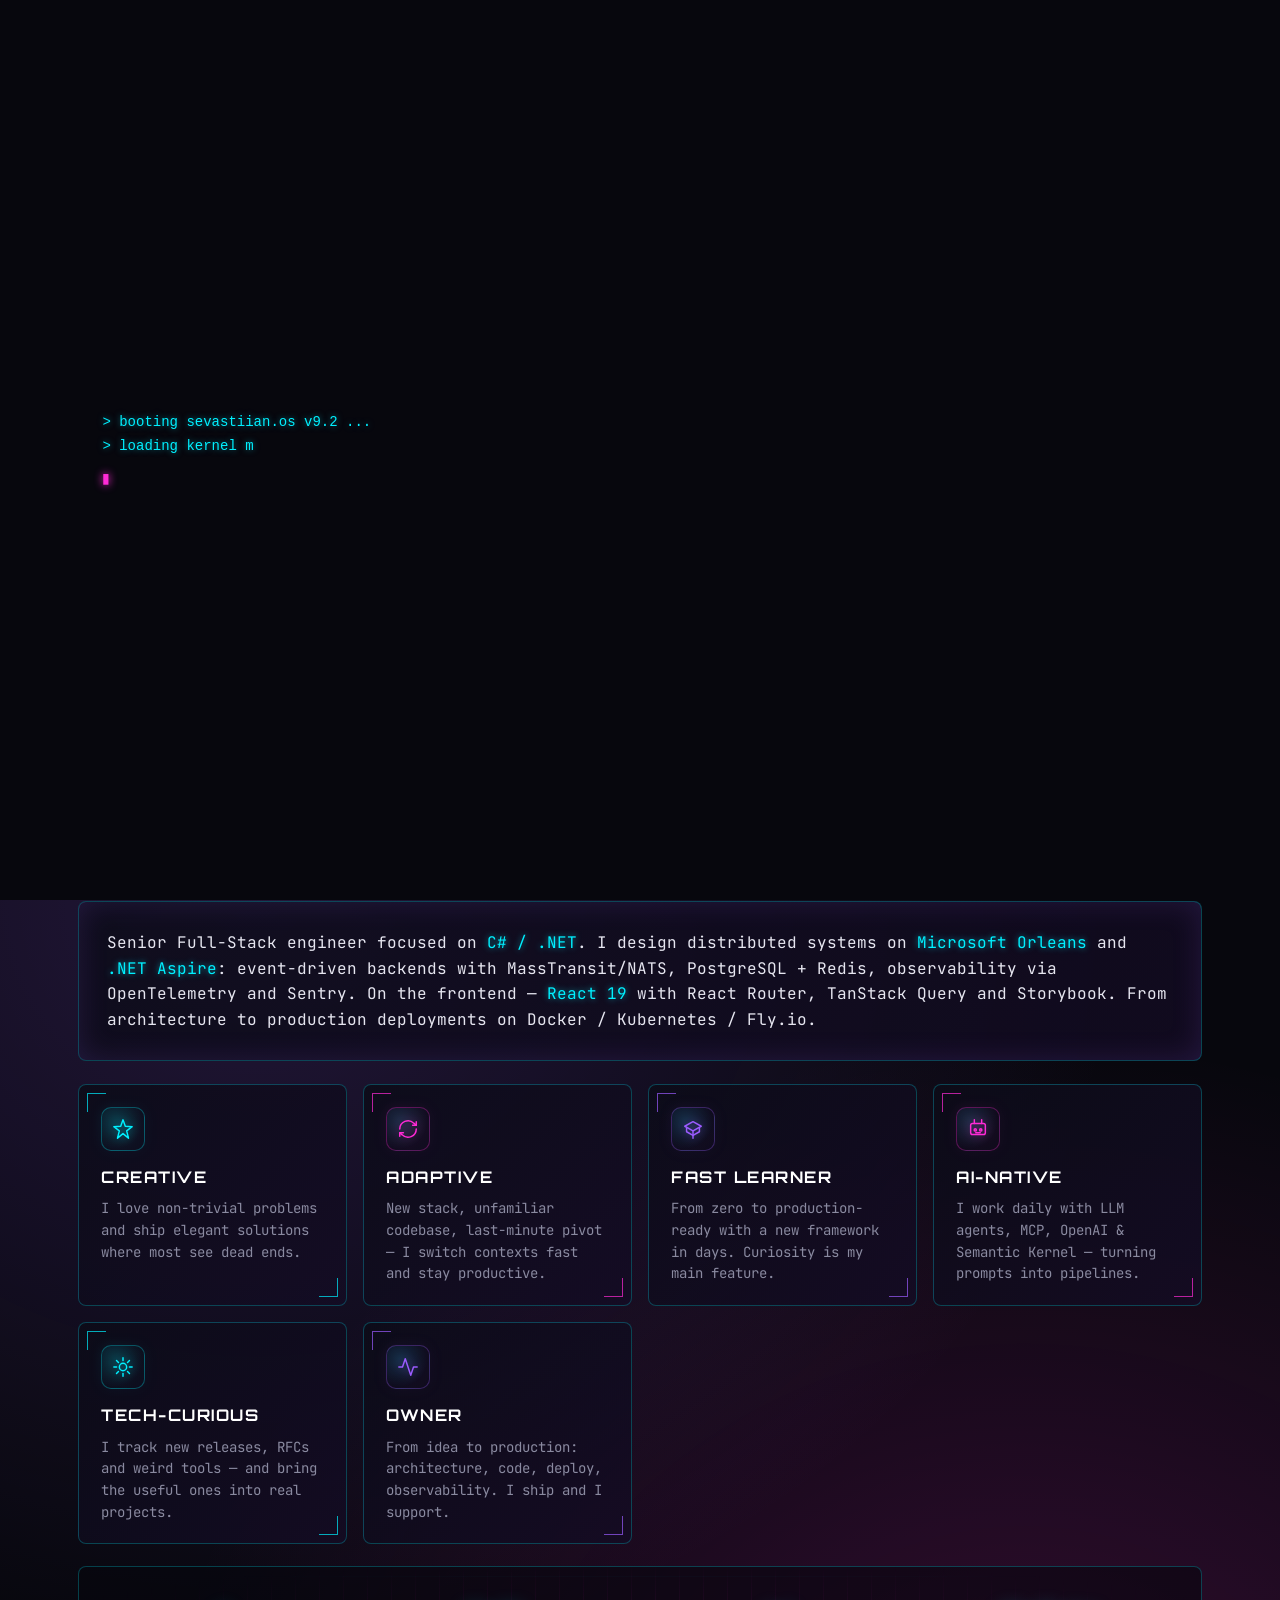
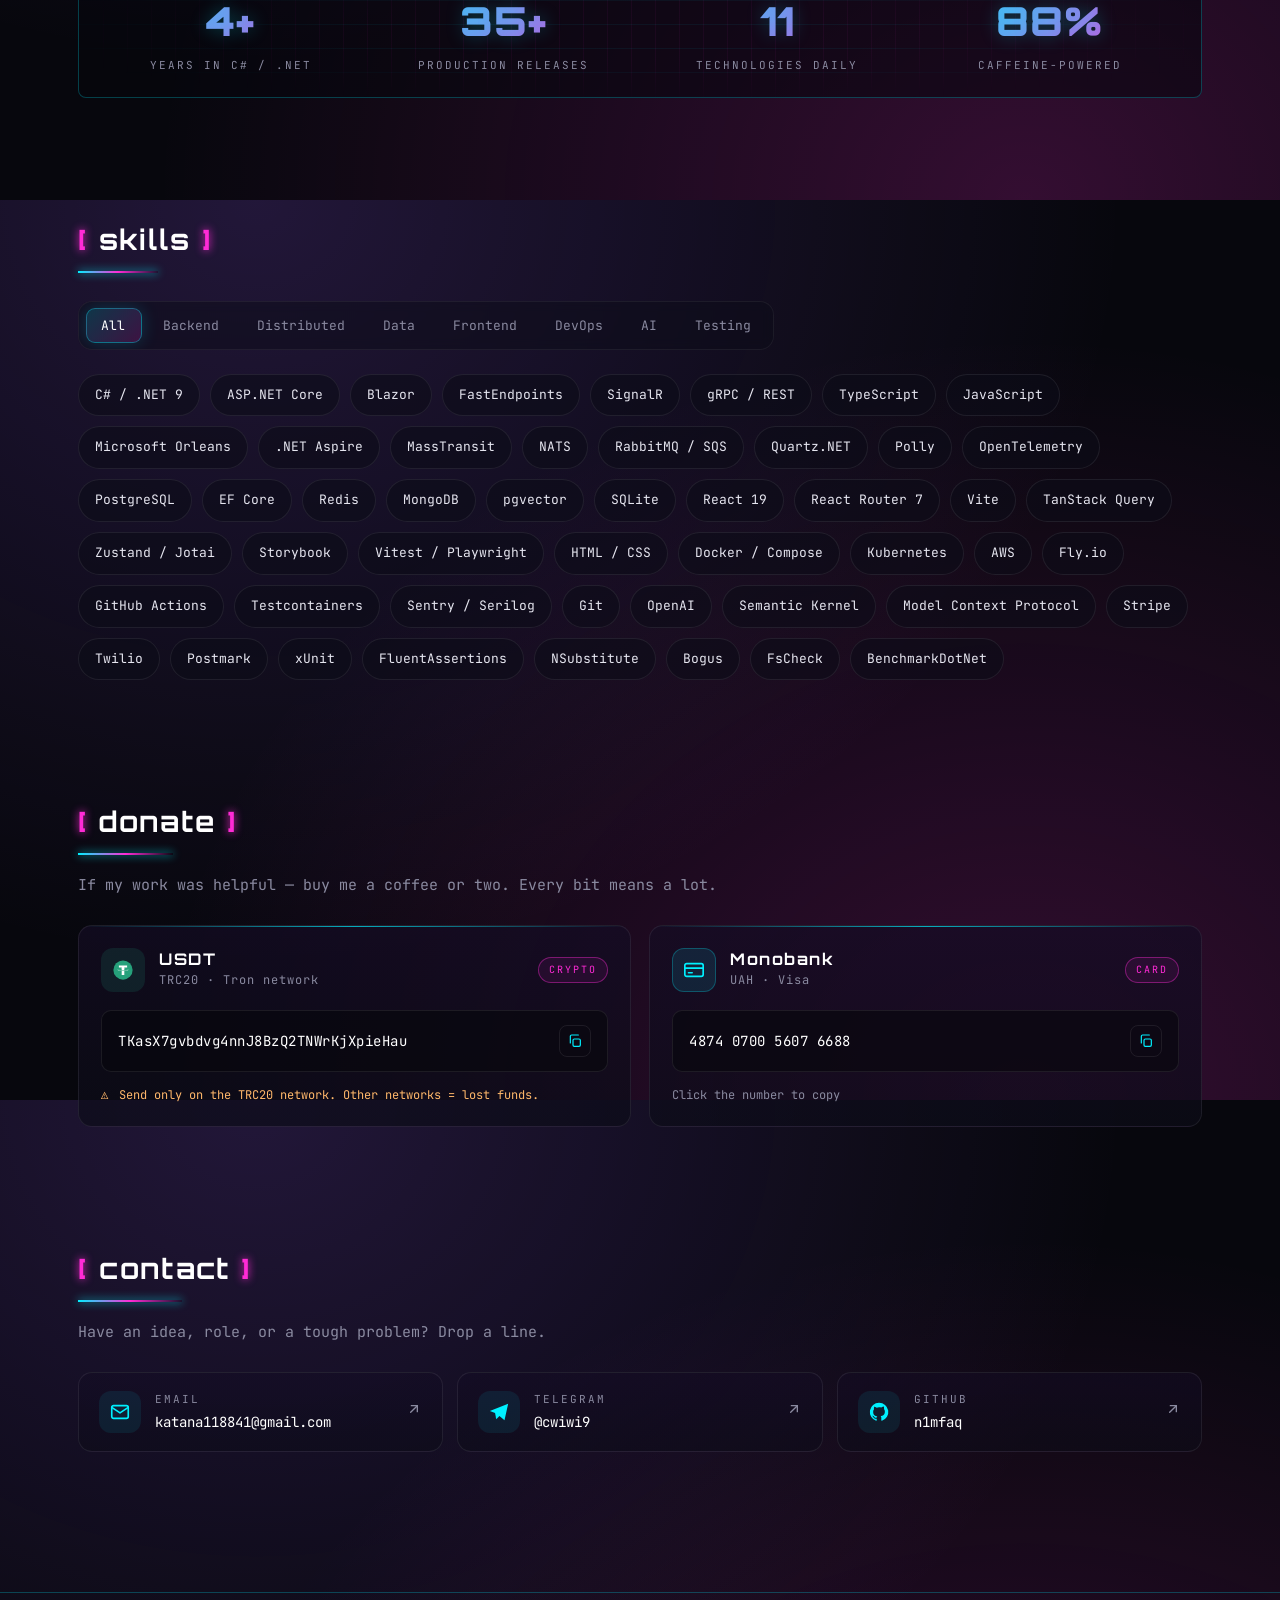
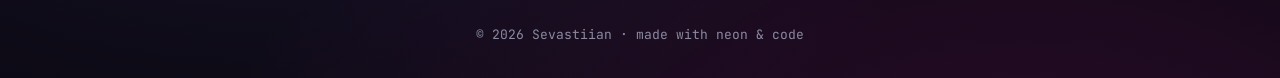
==== commit 34bfa7db: "fix(boot): lock scroll while boot intro is playing; change location to Odesa" ====
--- a/index.html
+++ b/index.html
@@ -41,7 +41,7 @@
             <div class="hero-text">
                 <div class="hero-tag">
                     <span class="status-dot"></span>
-                    <span>available for work · Kyiv / remote</span>
+                    <span>available for work · Odesa / remote</span>
                 </div>
                 <div class="glitch-wrap">
                     <h1 class="glitch" data-text="Sevastiian">Sevastiian</h1>
--- a/styles.css
+++ b/styles.css
@@ -109,6 +109,11 @@
     box-shadow: 0 0 12px var(--neon-cyan), 0 0 18px var(--neon-pink);
     z-index: 1000;
     transition: width 0.05s linear;
+}
+
+/* Lock scroll while boot is active */
+body.booting {
+    overflow: hidden;
 }
 
 /* Boot intro */
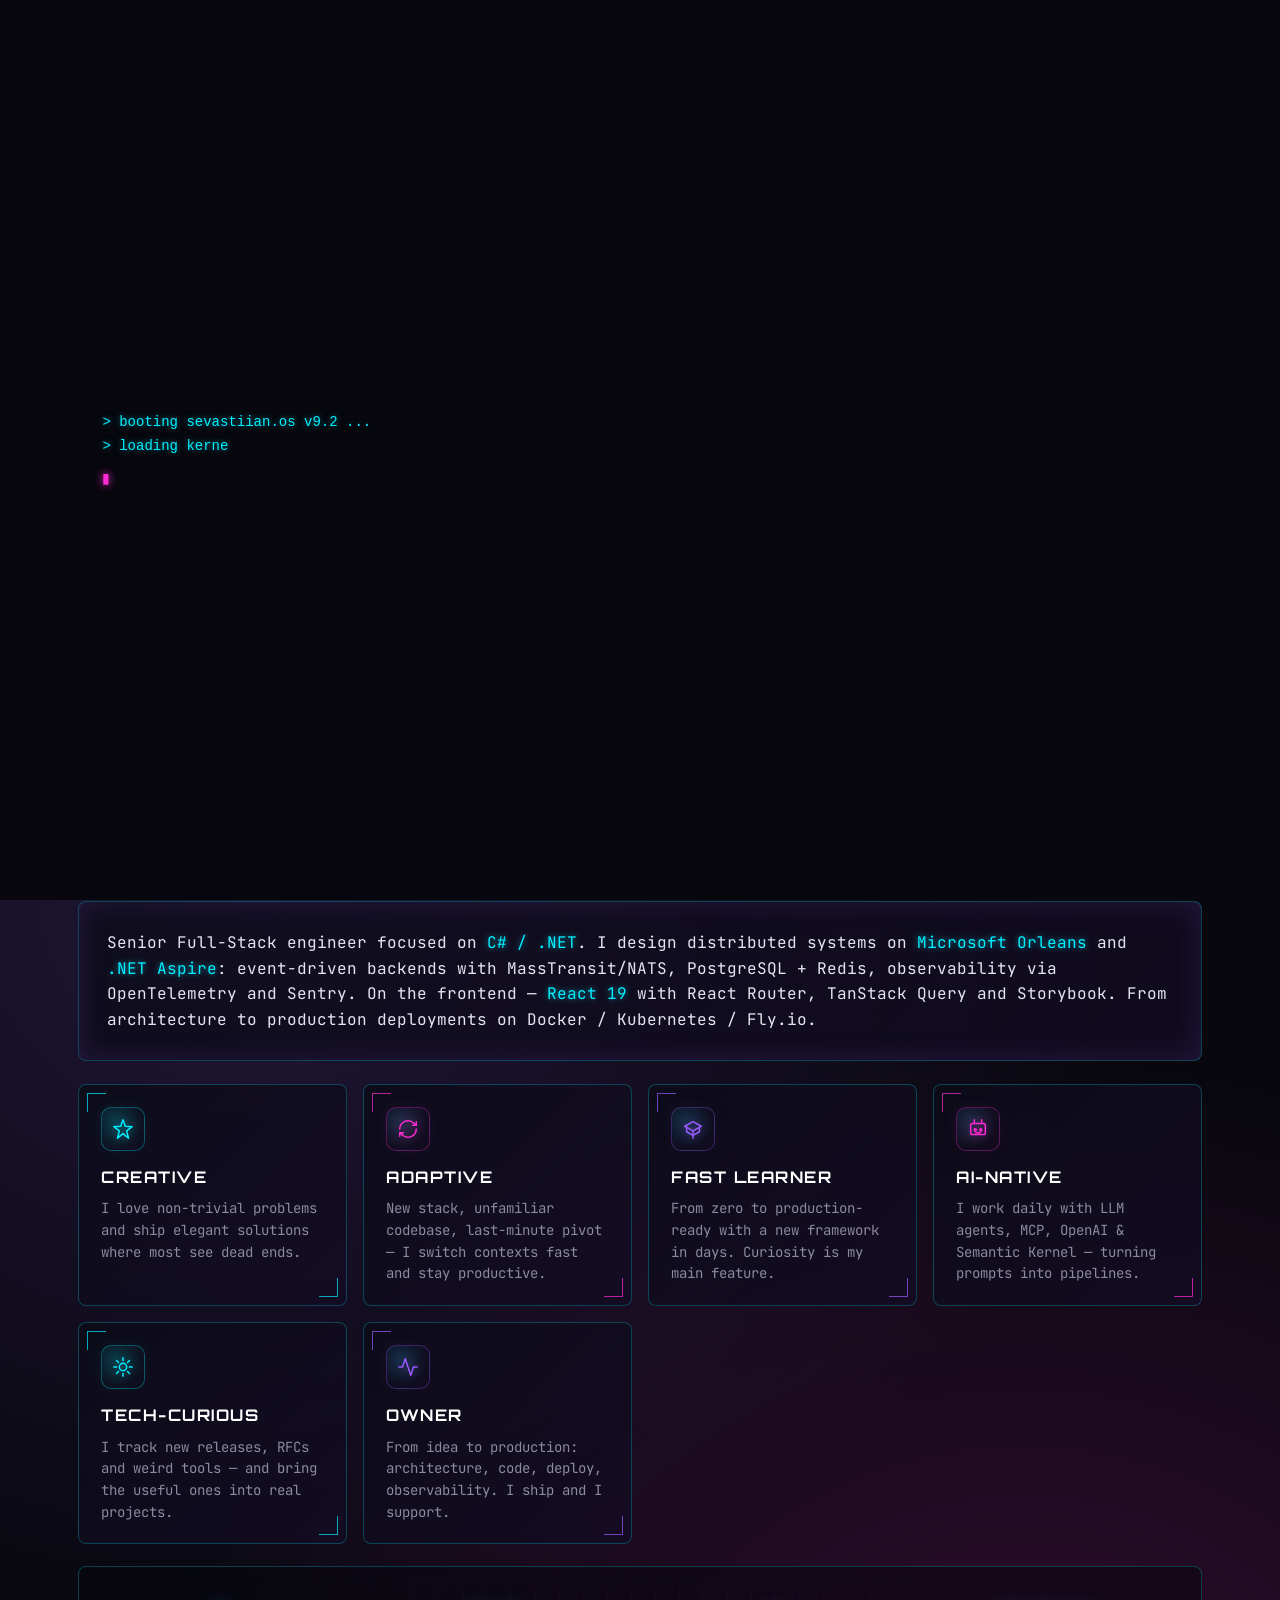
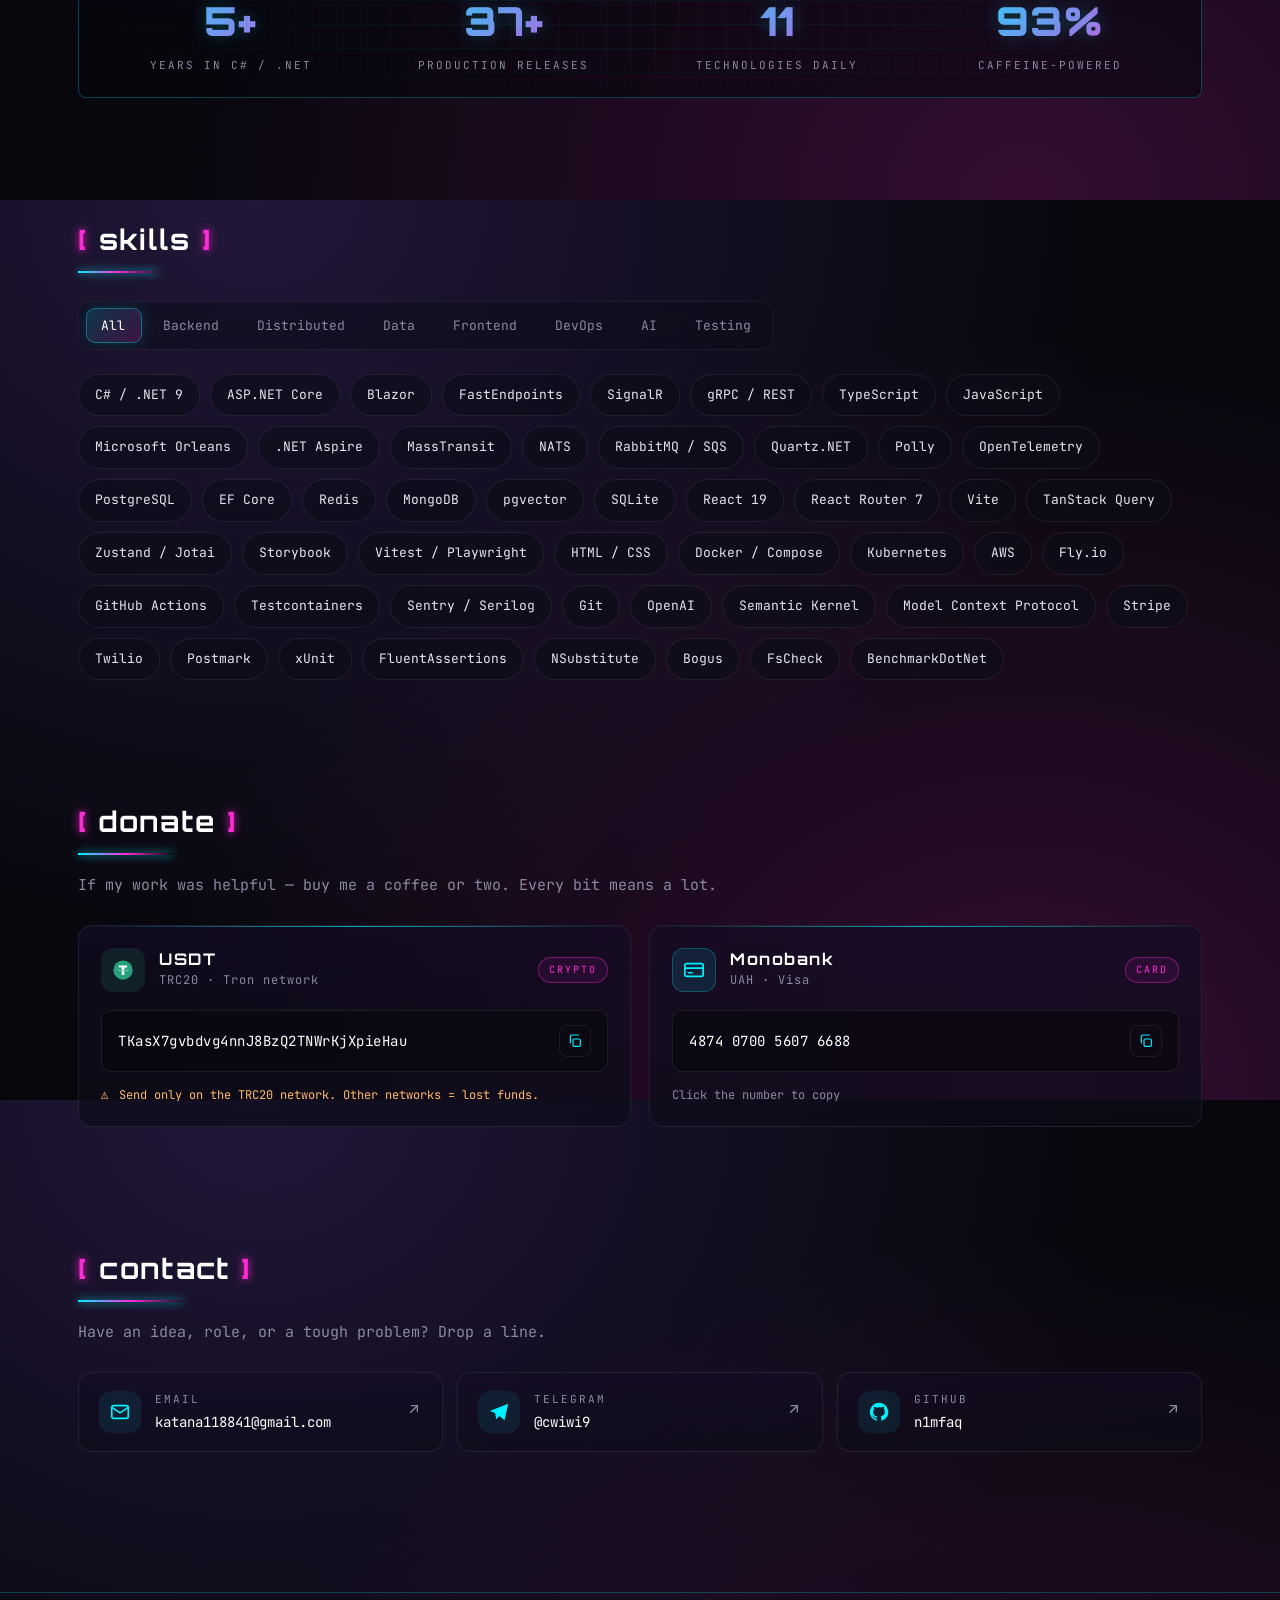
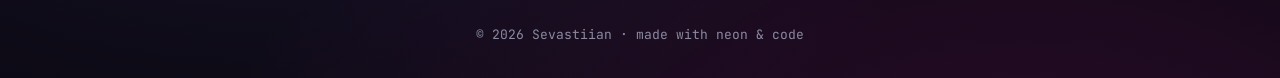
==== commit 254a8363: "feat: add OG image (1200x630) and meta tags for LinkedIn/social previews" ====
--- a/index.html
+++ b/index.html
@@ -4,7 +4,24 @@
     <meta charset="UTF-8" />
     <meta name="viewport" content="width=device-width, initial-scale=1.0" />
     <title>Sevastiian — Senior Full-Stack Developer</title>
-    <meta name="description" content="Sevastiian — Senior Full-Stack Developer. C# / .NET stack. Backend, web services, distributed systems." />
+    <meta name="description" content="Sevastiian — Senior Full-Stack Developer. C# / .NET · React · Microsoft Orleans · Distributed Systems." />
+
+    <!-- Open Graph / LinkedIn / Facebook -->
+    <meta property="og:type" content="website" />
+    <meta property="og:url" content="https://n1mfaq.github.io/me/" />
+    <meta property="og:title" content="Sevastiian — Full-Stack Engineer · .NET / React" />
+    <meta property="og:description" content="C# / .NET · Microsoft Orleans · .NET Aspire · React 19 · Distributed Systems · AI-native fintech." />
+    <meta property="og:image" content="https://n1mfaq.github.io/me/og-image.png" />
+    <meta property="og:image:width" content="1200" />
+    <meta property="og:image:height" content="630" />
+    <meta property="og:image:alt" content="Sevastiian — Full-Stack Engineer · .NET / React · Distributed Systems" />
+
+    <!-- Twitter / X -->
+    <meta name="twitter:card" content="summary_large_image" />
+    <meta name="twitter:title" content="Sevastiian — Full-Stack Engineer · .NET / React" />
+    <meta name="twitter:description" content="C# / .NET · Microsoft Orleans · .NET Aspire · React 19 · Distributed Systems." />
+    <meta name="twitter:image" content="https://n1mfaq.github.io/me/og-image.png" />
+
     <link rel="preconnect" href="https://fonts.googleapis.com" />
     <link rel="preconnect" href="https://fonts.gstatic.com" crossorigin />
     <link href="https://fonts.googleapis.com/css2?family=Orbitron:wght@500;700;900&family=JetBrains+Mono:wght@400;600&display=swap" rel="stylesheet" />
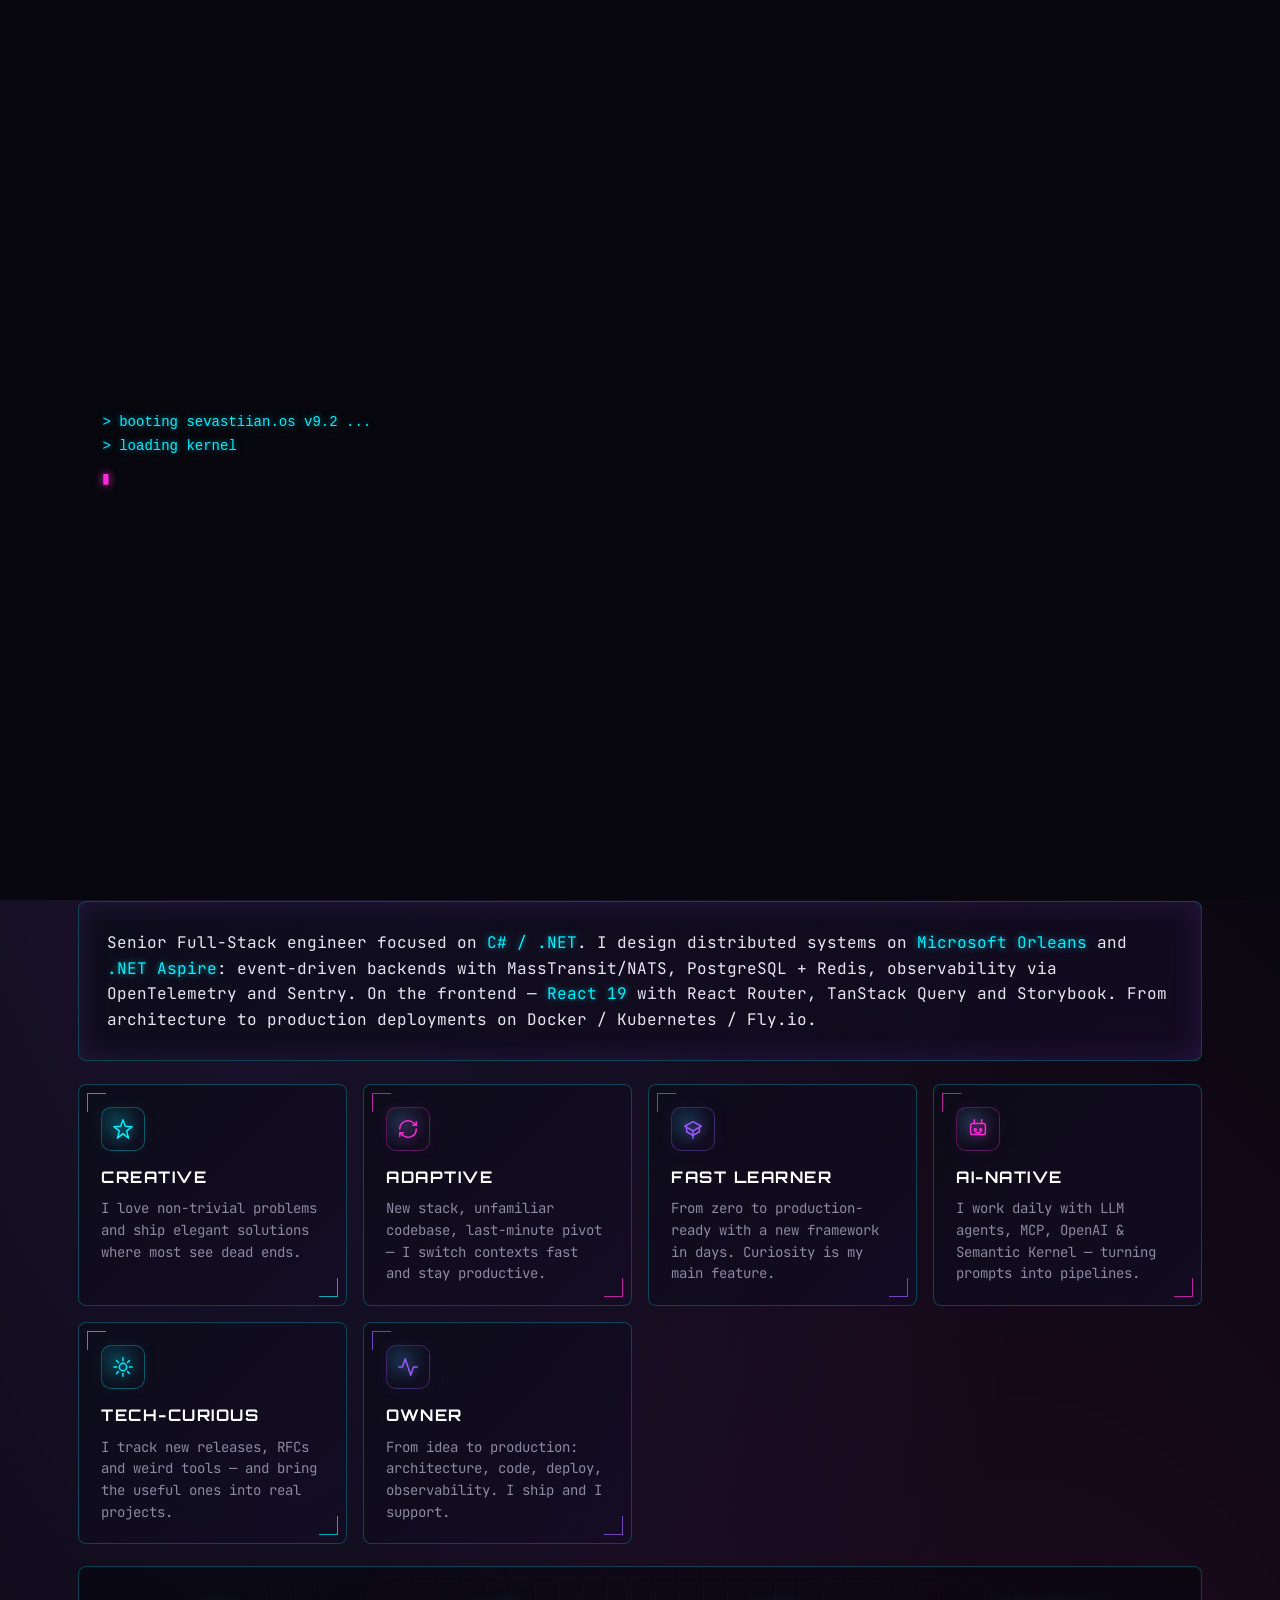
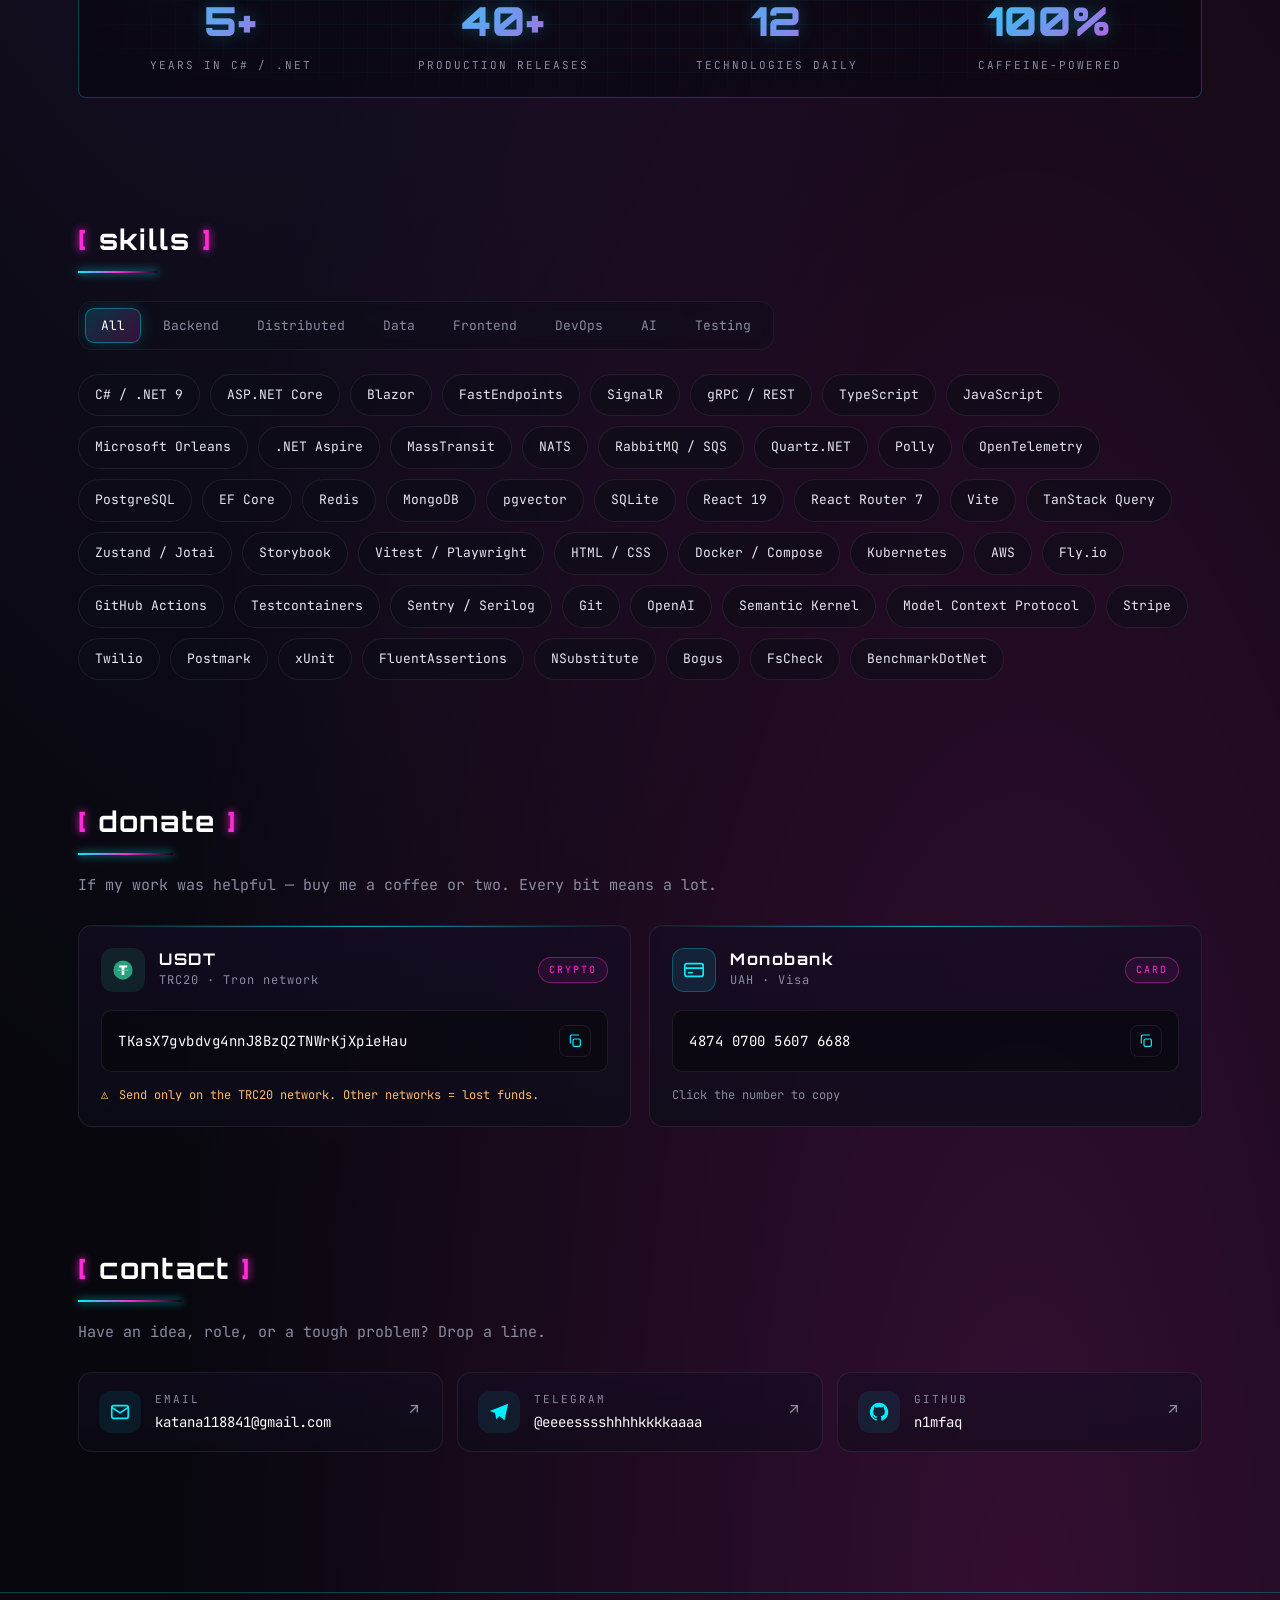
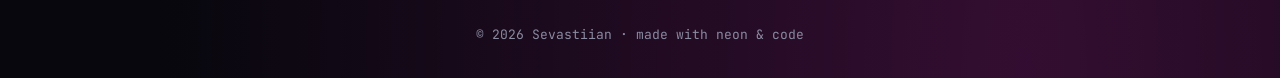
==== commit 3e6c4f1b: "fix(contacts): update Telegram handle to @eeeesssshhhhkkkkaaaa (site, README, LinkedIn banner) Co-Au" ====
--- a/index.html
+++ b/index.html
@@ -358,13 +358,13 @@
                         <svg viewBox="0 0 24 24" width="16" height="16" fill="none" stroke="currentColor" stroke-width="2" stroke-linecap="round" stroke-linejoin="round"><path d="M7 17 17 7"/><path d="M8 7h9v9"/></svg>
                     </span>
                 </a>
-                <a class="contact-card" href="https://t.me/cwiwi9" target="_blank" rel="noopener noreferrer">
+                <a class="contact-card" href="https://t.me/eeeesssshhhhkkkkaaaa" target="_blank" rel="noopener noreferrer">
                     <span class="ct-icon" aria-hidden="true">
                         <svg viewBox="0 0 24 24" width="22" height="22" fill="currentColor"><path d="M22 3 2 11l5.7 2L9 20l3.5-3.7L18 21l4-18ZM9 14.4l-.5 4.3 1.6-3.4 7.4-7.6L9 14.4Z"/></svg>
                     </span>
                     <div class="ct-body">
                         <span class="contact-key">Telegram</span>
-                        <span class="contact-val">@cwiwi9</span>
+                        <span class="contact-val">@eeeesssshhhhkkkkaaaa</span>
                     </div>
                     <span class="ct-arrow" aria-hidden="true">
                         <svg viewBox="0 0 24 24" width="16" height="16" fill="none" stroke="currentColor" stroke-width="2" stroke-linecap="round" stroke-linejoin="round"><path d="M7 17 17 7"/><path d="M8 7h9v9"/></svg>
--- a/styles.css
+++ b/styles.css
@@ -15,8 +15,14 @@
     padding: 0;
 }
 
-html, body {
-    height: 100%;
+html {
+    scroll-behavior: smooth;
+    scroll-padding-top: 90px;
+    overflow-x: clip;
+}
+
+.section {
+    scroll-margin-top: 90px;
 }
 
 body {
@@ -27,7 +33,6 @@
         var(--bg);
     color: var(--text);
     line-height: 1.6;
-    overflow-x: hidden;
     min-height: 100vh;
     position: relative;
 }
@@ -112,6 +117,7 @@
 }
 
 /* Lock scroll while boot is active */
+html.booting,
 body.booting {
     overflow: hidden;
 }
@@ -1021,7 +1027,7 @@
 .skills-tabs {
     position: relative;
     display: flex;
-    flex-wrap: wrap;
+    flex-wrap: nowrap;
     gap: 6px;
     padding: 6px;
     margin-bottom: 24px;
@@ -1032,10 +1038,15 @@
     width: fit-content;
     max-width: 100%;
     overflow-x: auto;
+    overflow-y: hidden;
     scrollbar-width: none;
+    -webkit-overflow-scrolling: touch;
+    scroll-snap-type: x proximity;
 }
 
 .skills-tabs::-webkit-scrollbar { display: none; }
+
+.tab { scroll-snap-align: center; }
 
 .tab {
     position: relative;
@@ -1449,6 +1460,26 @@
     #cursor-glow { display: none; }
     .scroll-hint { display: none; }
     .donate-card, .contact-card { padding: 16px; }
+
+    /* Skills tabs — fit width, no wrap, horizontal scroll */
+    .skills-tabs {
+        width: 100%;
+        max-width: 100%;
+        flex-wrap: nowrap !important;
+        overflow-x: auto;
+        padding: 4px;
+    }
+    .tab {
+        padding: 7px 12px;
+        font-size: 12px;
+    }
+    .tab-underline {
+        top: 4px;
+        left: 4px;
+        height: calc(100% - 8px);
+    }
+    .skills-cloud { gap: 8px; }
+    .chip { padding: 8px 12px; font-size: 12px; }
 }
 
 @media (prefers-reduced-motion: reduce) {
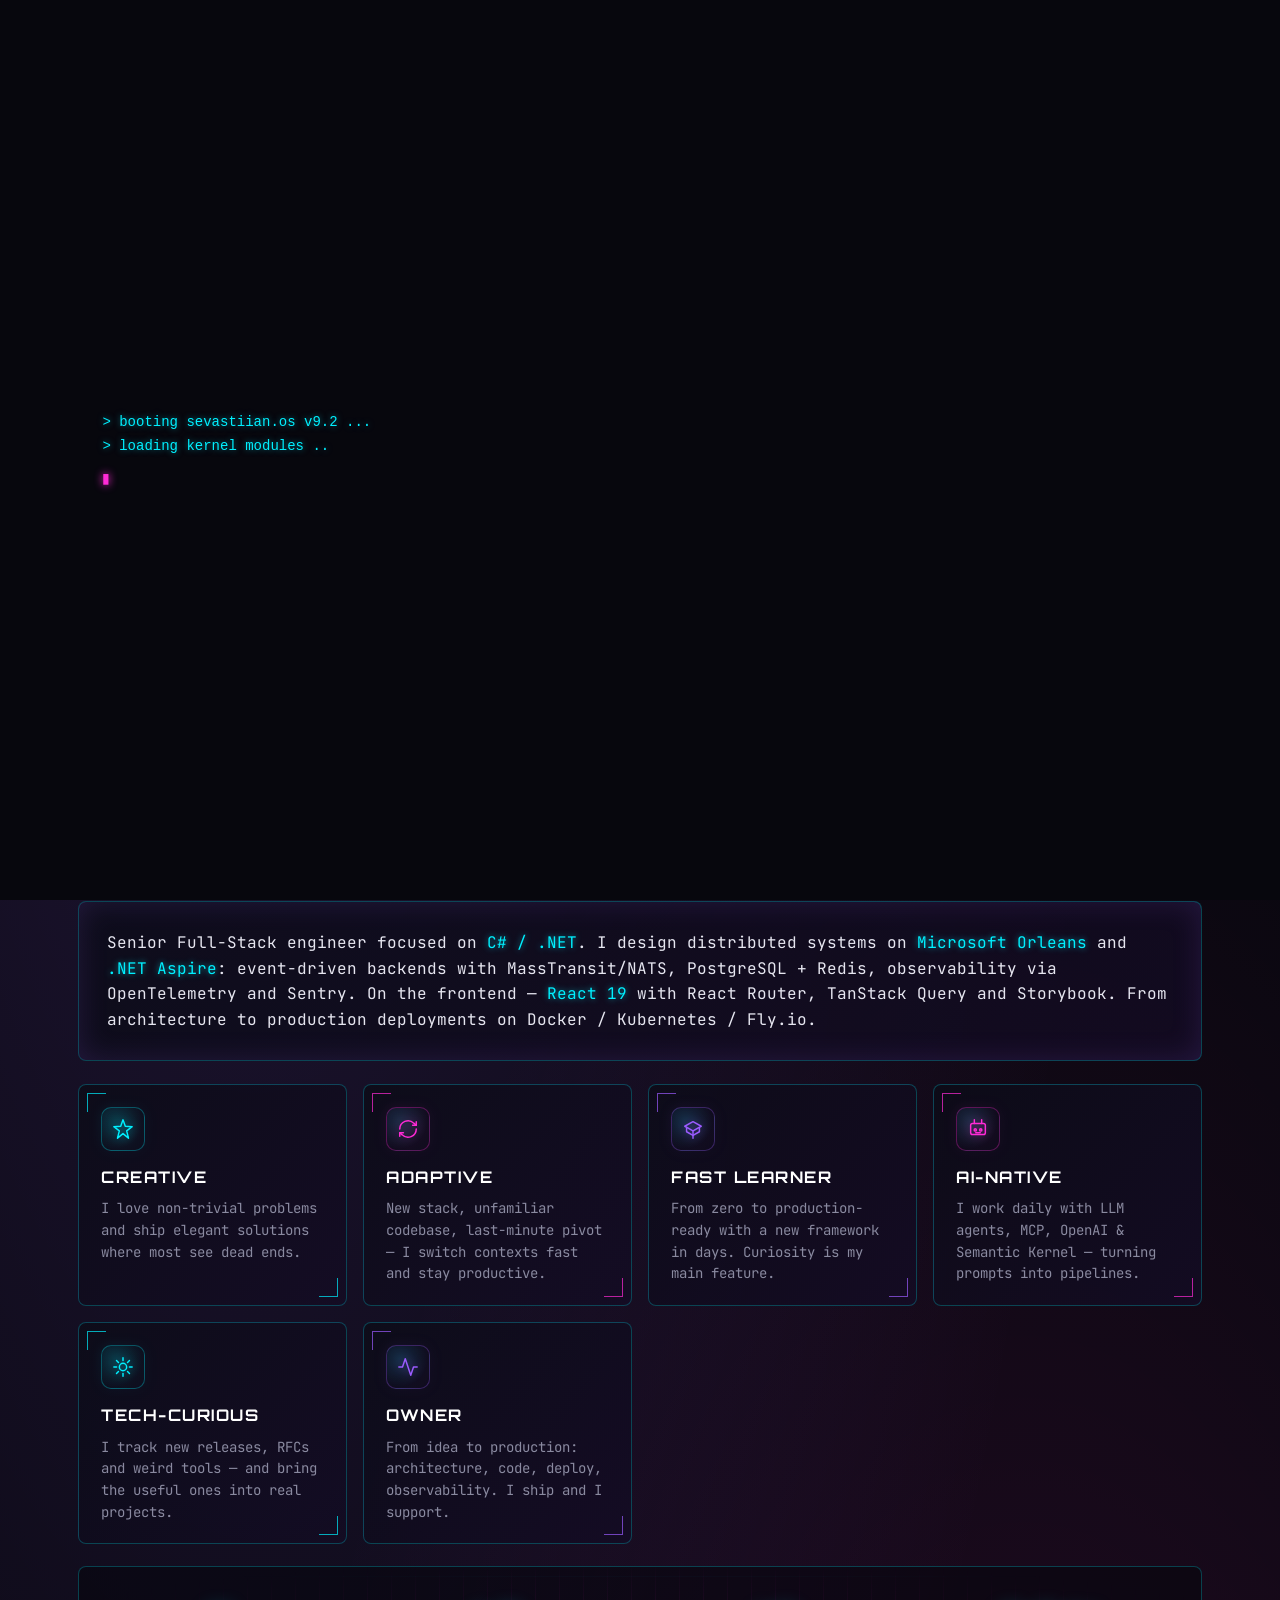
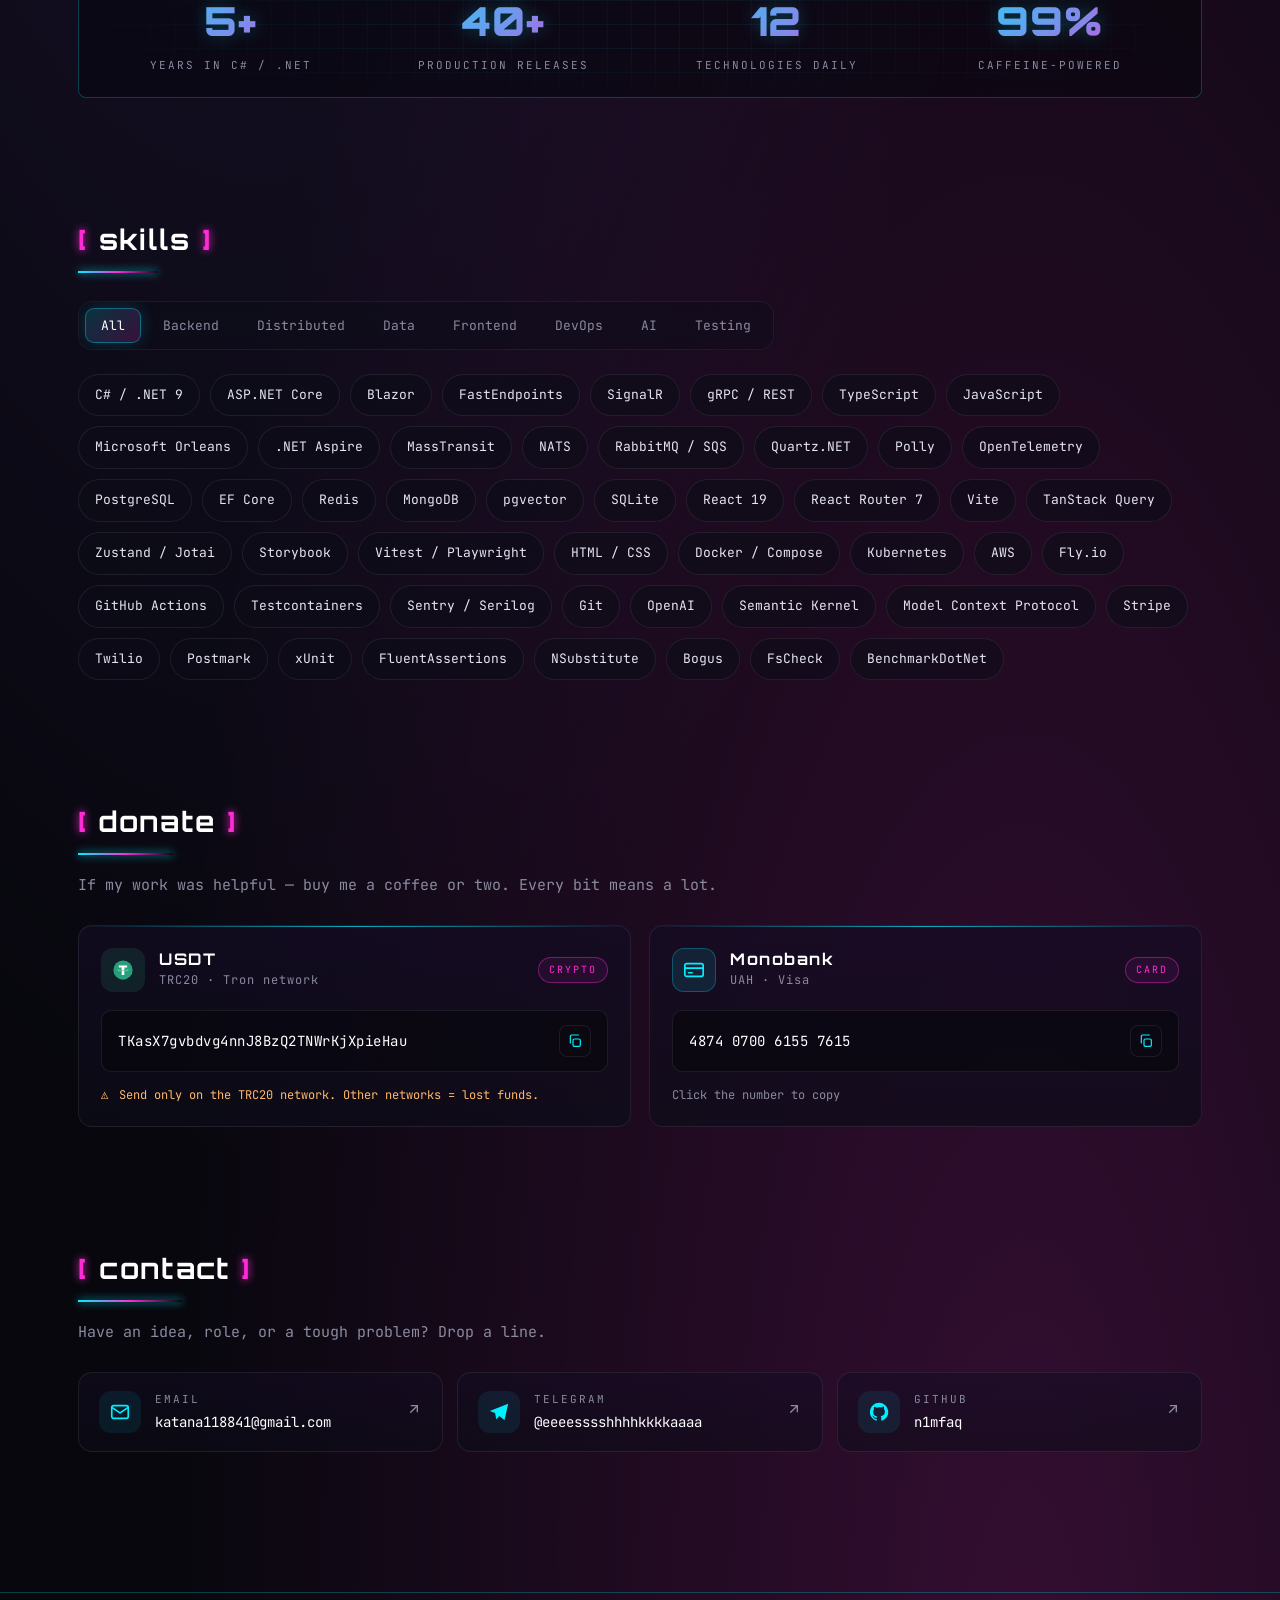
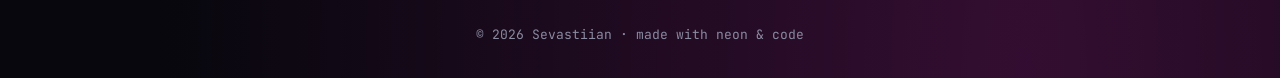
==== commit 5c3eee96: "fix(donate): update Monobank card number Co-Authored-By: Claude Fable 5.1 <noreply@anthropic.com>" ====
--- a/index.html
+++ b/index.html
@@ -331,7 +331,7 @@
                         <span class="donate-badge">card</span>
                     </header>
                     <button class="wallet-row" type="button" data-copy-target="wallet-mono" aria-label="Copy card number">
-                        <code id="wallet-mono" class="wallet-value">4874 0700 5607 6688</code>
+                        <code id="wallet-mono" class="wallet-value">4874 0700 6155 7615</code>
                         <span class="copy-icon" aria-hidden="true">
                             <svg viewBox="0 0 24 24" width="16" height="16" fill="none" stroke="currentColor" stroke-width="1.8" stroke-linecap="round" stroke-linejoin="round"><rect x="9" y="9" width="11" height="11" rx="2"/><path d="M5 15V5a2 2 0 0 1 2-2h10"/></svg>
                         </span>
